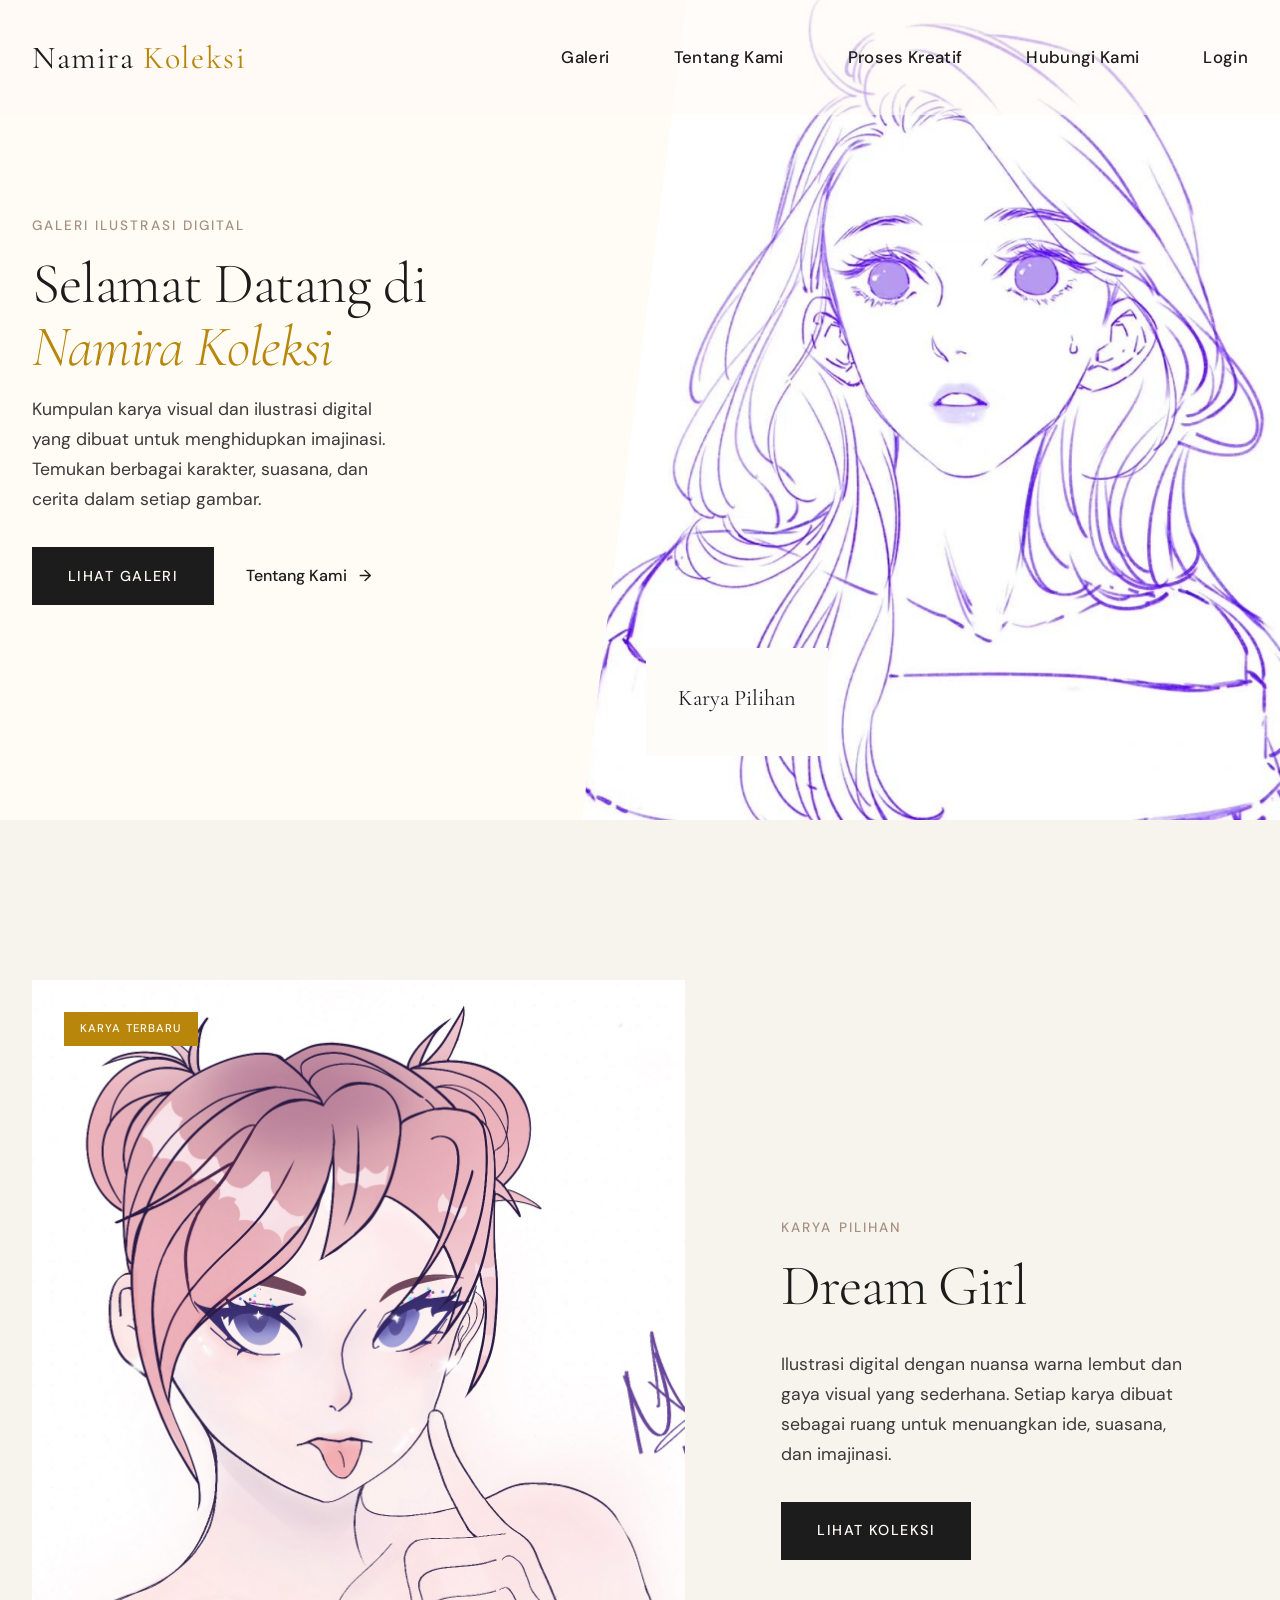
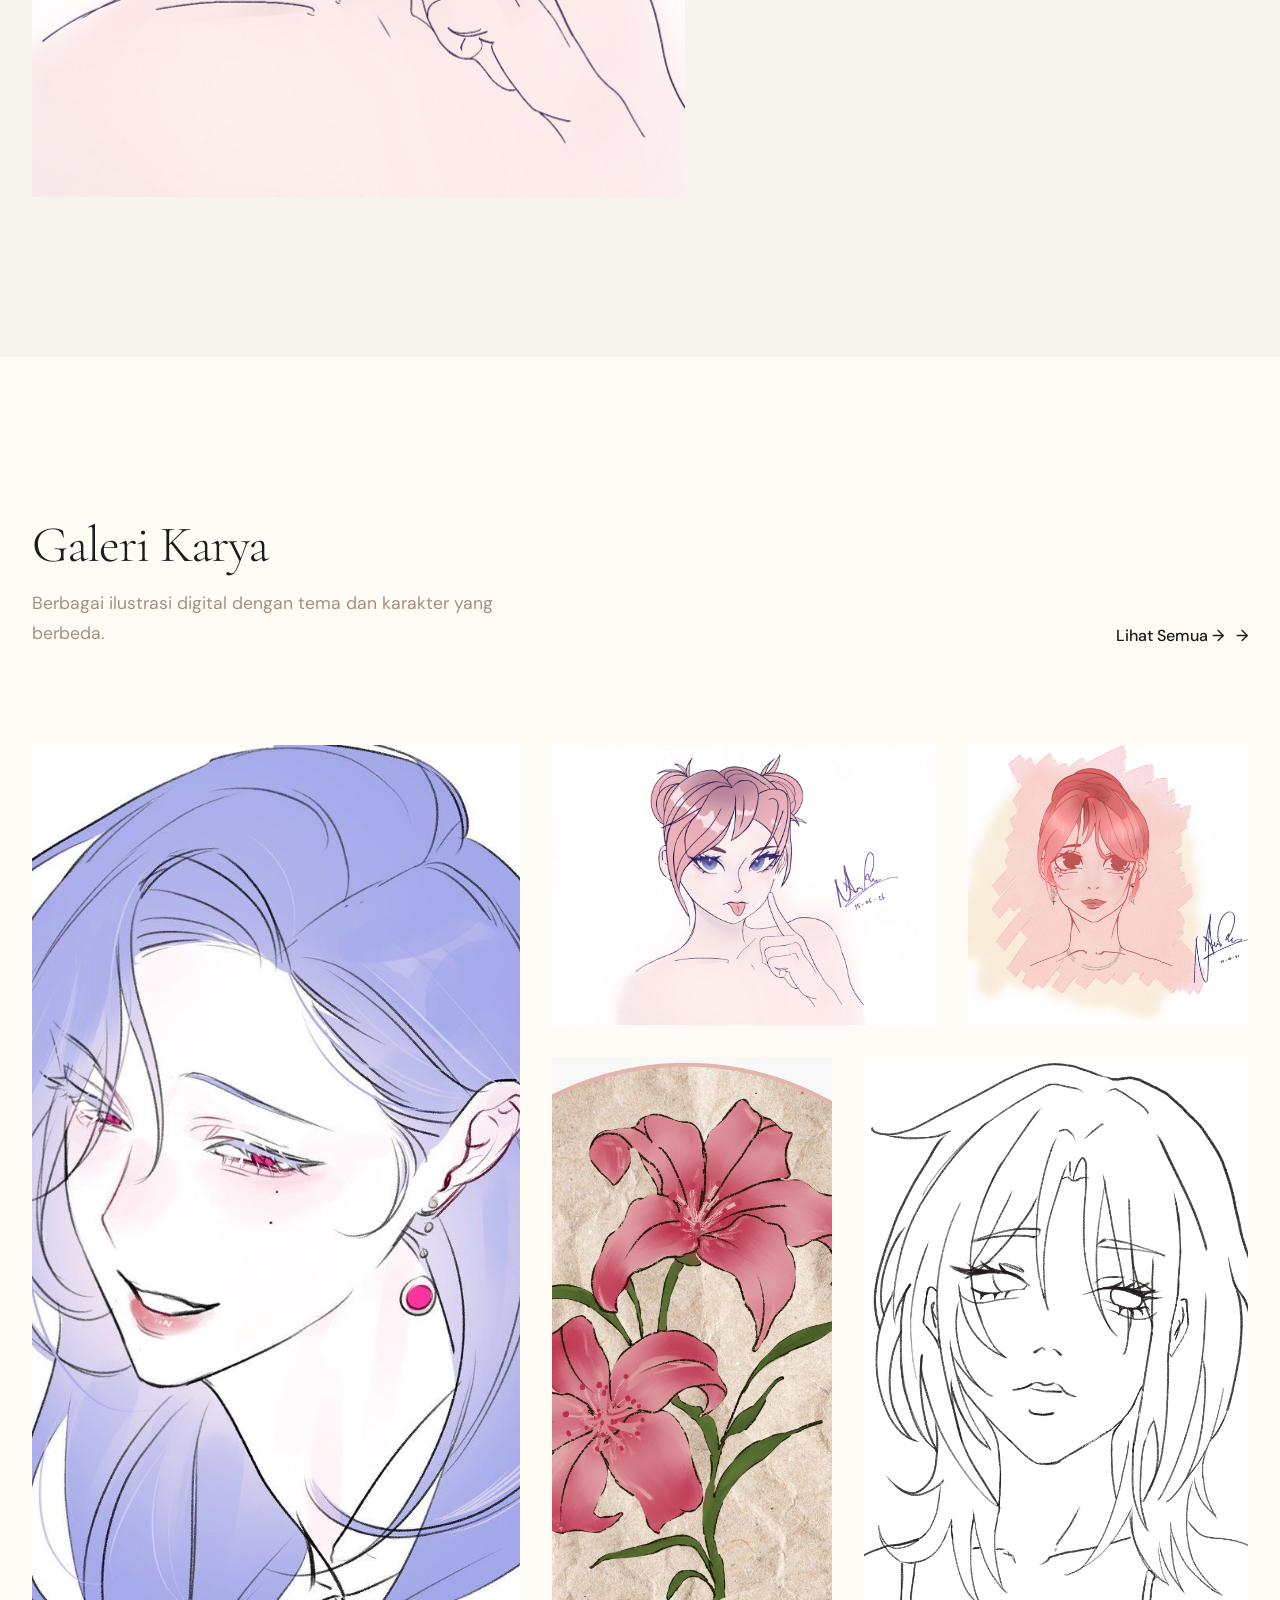
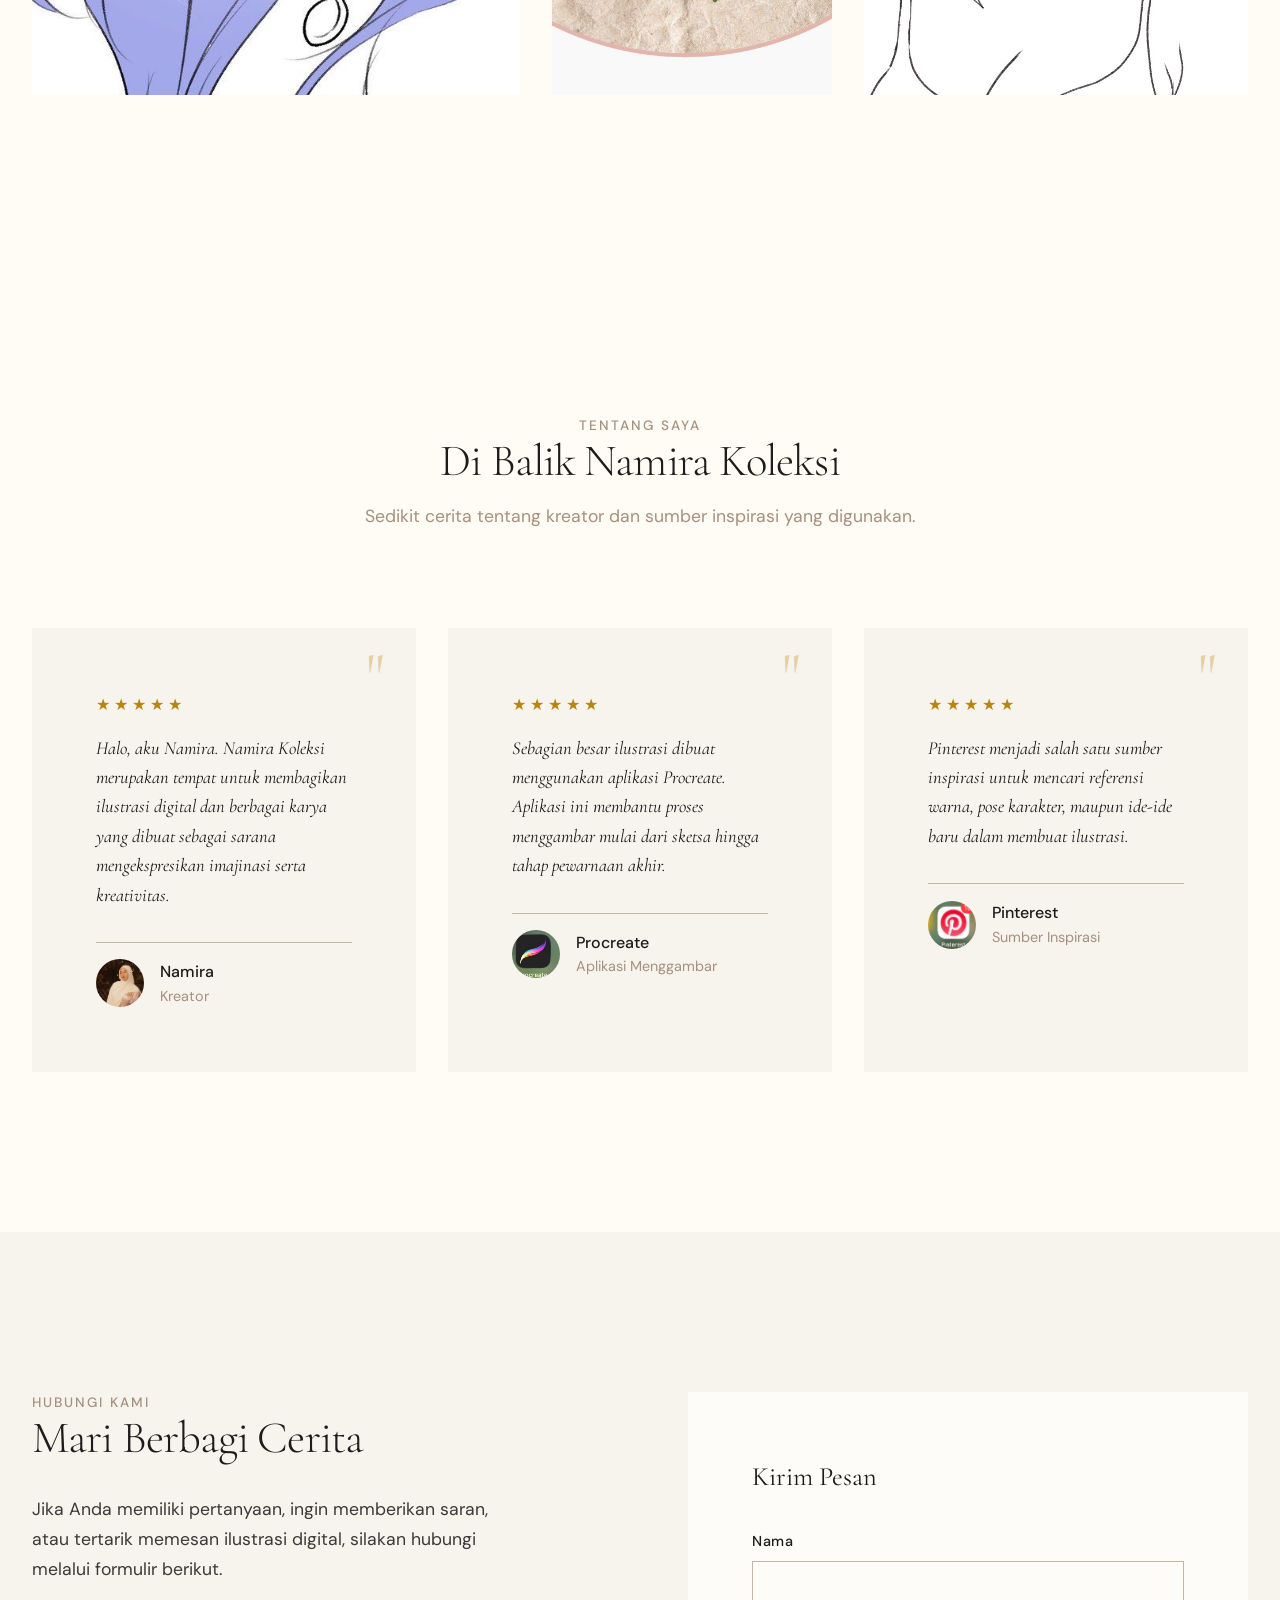
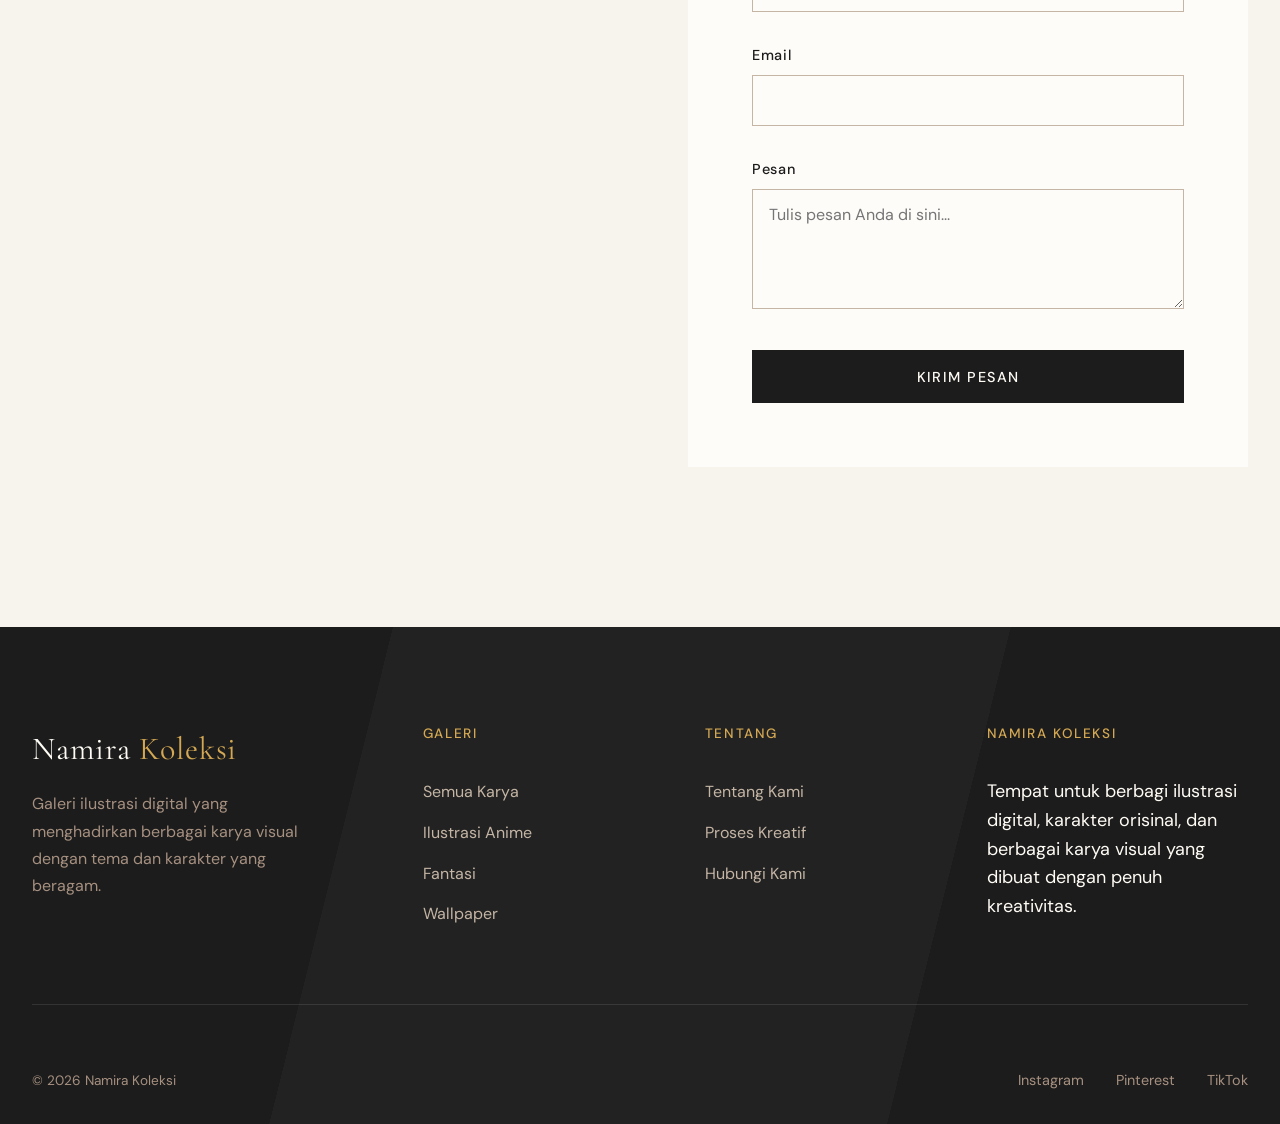
==== index.html @ 68705167 "Update index.html" ====
<!DOCTYPE html>
<html lang="id">
<head>
    <meta charset="UTF-8">
    <meta name="viewport" content="width=device-width, initial-scale=1.0">
    <title>Namira Koleksi - Galeri Ilustrasi Digital</title>

    <!-- Google Fonts -->
    <link rel="preconnect" href="https://fonts.googleapis.com">
    <link rel="preconnect" href="https://fonts.gstatic.com" crossorigin>
    <link href="https://fonts.googleapis.com/css2?family=Cormorant+Garamond:ital,wght@0,300;0,400;0,500;0,600;1,300;1,400&family=DM+Sans:ital,wght@0,400;0,500;0,600;1,400&display=swap" rel="stylesheet">

    <link rel="stylesheet" href="templatemo-maison-style.css">
</head>
<body>

<!-- Header -->
<header class="site-header" id="header">
    <div class="container">
        <div class="header-inner">

            <a href="#" class="logo">
                Namira <span>Koleksi</span>
            </a>

            <nav class="nav-main">
                <a href="#collections">Galeri</a>
                <a href="#story">Tentang Kami</a>
                <a href="#craftsmanship">Proses Kreatif</a>
                <a href="#contact">Hubungi Kami</a>

                <a href="Loggin/loggin.html" id="loginBtn">
                    Login
                </a>
            </nav>

            <button class="menu-toggle" id="menuToggle" aria-label="Toggle menu">
                <span></span>
                <span></span>
                <span></span>
            </button>

        </div>
    </div>
</header>

<!-- Mobile Navigation -->
<div class="mobile-overlay" id="mobileOverlay"></div>

<nav class="mobile-nav" id="mobileNav">

    <button class="mobile-nav-close" id="mobileNavClose">
        ×
    </button>

    <ul class="mobile-nav-links">
        <li><a href="#collections">Galeri</a></li>
        <li><a href="#story">Tentang Kami</a></li>
        <li><a href="#craftsmanship">Proses Kreatif</a></li>
        <li><a href="#contact">Hubungi Kami</a></li>
    </ul>

    <div class="mobile-nav-cta">
        <a href="#contact" class="btn-primary">
            Hubungi Kami
        </a>
    </div>

</nav>

<!-- Hero -->
<section class="hero">

    <div class="hero-content">

        <p class="text-label hero-tagline">
            Galeri Ilustrasi Digital
        </p>

        <h1 class="heading-display hero-title">
            Selamat Datang di<br>
            <em>Namira Koleksi</em>
        </h1>

        <p class="text-body hero-description">
            Kumpulan karya visual dan ilustrasi digital yang dibuat
            untuk menghidupkan imajinasi. Temukan berbagai karakter,
            suasana, dan cerita dalam setiap gambar.
        </p>

        <div class="hero-actions">

            <a href="#collections" class="btn-primary">
                Lihat Galeri
            </a>

            <a href="#story" class="btn-text">
                Tentang Kami
            </a>

        </div>

    </div>

    <div class="hero-image">

        <div class="hero-slide active"
             data-title="Karya Pilihan"
             data-price="">
            <img src="images/maison-hero-01.jpg">
        </div>

        <div class="hero-slide"
             data-title="Ilustrasi Digital"
             data-price="">
            <img src="images/maison-hero-02.jpg">
        </div>

        <div class="hero-slide"
             data-title="Galeri Namira"
             data-price="">
            <img src="images/maison-hero-03.jpg">
        </div>

        <div class="hero-image-overlay">

            <p class="overlay-title" id="heroTitle">
                Karya Pilihan
            </p>

            <p class="overlay-price" id="heroPrice">
            </p>

        </div>

    </div>

</section>
    
<!-- Featured Piece -->
<section class="featured-piece">
    <div class="container">
        <div class="featured-grid">

            <div class="featured-image-wrapper">

                <div class="featured-image">
                    <img src="images/maison-hero-02.jpg"
                         alt="Ilustrasi Digital">
                </div>

                <div class="featured-badge">
                    Karya Terbaru
                </div>

            </div>

            <div class="featured-content">

                <p class="text-label featured-label">
                    Karya Pilihan
                </p>

                <h2 class="heading-display featured-title">
                    Dream Girl
                </h2>

                <p class="text-body featured-description">
                    Ilustrasi digital dengan nuansa warna lembut dan gaya
                    visual yang sederhana. Setiap karya dibuat sebagai
                    ruang untuk menuangkan ide, suasana, dan imajinasi.
                </p>

                <a href="#collections" class="btn-primary">
                    Lihat Koleksi
                </a>

            </div>

        </div>
    </div>
</section>


<!-- Collections -->
<section class="collections" id="collections">

    <div class="container">

        <div class="section-header">

            <div class="section-header-left">

                <h2 class="heading-display section-title">
                    Galeri Karya
                </h2>

                <p class="text-body section-subtitle">
                    Berbagai ilustrasi digital dengan tema dan karakter
                    yang berbeda.
                </p>

            </div>

            <a href="#" class="btn-text">
                Lihat Semua →
            </a>

        </div>


        <div class="collections-grid">

            <div class="collection-item">

                <div class="collection-image">
                    <img src="images/maison-hero-03.jpg">
                </div>

                <div class="collection-overlay">
                    <h3 class="collection-name">
                        Ilustrasi Anime
                    </h3>
                </div>

            </div>


            <div class="collection-item">

                <div class="collection-image">
                    <img src="images/maison-doree-01.jpg">
                </div>

                <div class="collection-overlay">
                    <h3 class="collection-name">
                        Karakter Orisinal
                    </h3>
                </div>

            </div>


            <div class="collection-item">

                <div class="collection-image">
                    <img src="images/maison-doree-02.jpg">
                </div>

                <div class="collection-overlay">
                    <h3 class="collection-name">
                        Fantasi
                    </h3>
                </div>

            </div>


            <div class="collection-item">

                <div class="collection-image">
                    <img src="images/maison-doree-03.jpg">
                </div>

                <div class="collection-overlay">
                    <h3 class="collection-name">
                        Pemandangan
                    </h3>
                </div>

            </div>


            <div class="collection-item">

                <div class="collection-image">
                    <img src="images/maison-doree-04.jpg">
                </div>

                <div class="collection-overlay">
                    <h3 class="collection-name">
                        Wallpaper
                    </h3>
                </div>

            </div>

        </div>

    </div>

</section>
    
    <!-- Testimonials -->
<section class="testimonials">

    <div class="container">

        <div class="testimonials-header">

            <p class="text-label">
                Tentang Saya
            </p>

            <h2 class="heading-display testimonials-title">
                Di Balik Namira Koleksi
            </h2>

            <p class="text-body testimonials-subtitle">
                Sedikit cerita tentang kreator dan sumber inspirasi yang digunakan.
            </p>

        </div>


        <div class="testimonials-grid">


            <!-- Namira -->
            <div class="testimonial-card">

                <div class="testimonial-stars">
                    <span>★</span><span>★</span><span>★</span><span>★</span><span>★</span>
                </div>

                <p class="testimonial-text">
                    Halo, aku Namira. Namira Koleksi merupakan tempat
                    untuk membagikan ilustrasi digital dan berbagai
                    karya yang dibuat sebagai sarana mengekspresikan
                    imajinasi serta kreativitas.
                </p>

                <div class="testimonial-author">

                    <div class="testimonial-avatar">
                        <img src="images/avatar-01.jpg" alt="Namira">
                    </div>

                    <div class="testimonial-info">
                        <p class="testimonial-name">
                            Namira
                        </p>

                        <p class="testimonial-detail">
                            Kreator
                        </p>
                    </div>

                </div>

            </div>



            <!-- Procreate -->
            <div class="testimonial-card">

                <div class="testimonial-stars">
                    <span>★</span><span>★</span><span>★</span><span>★</span><span>★</span>
                </div>

                <p class="testimonial-text">
                    Sebagian besar ilustrasi dibuat menggunakan
                    aplikasi Procreate. Aplikasi ini membantu
                    proses menggambar mulai dari sketsa hingga
                    tahap pewarnaan akhir.
                </p>

                <div class="testimonial-author">

                    <div class="testimonial-avatar">
                        <img src="images/avatar-02.jpg" alt="Procreate">
                    </div>

                    <div class="testimonial-info">
                        <p class="testimonial-name">
                            Procreate
                        </p>

                        <p class="testimonial-detail">
                            Aplikasi Menggambar
                        </p>
                    </div>

                </div>

            </div>



            <!-- Pinterest -->
            <div class="testimonial-card">

                <div class="testimonial-stars">
                    <span>★</span><span>★</span><span>★</span><span>★</span><span>★</span>
                </div>

                <p class="testimonial-text">
                    Pinterest menjadi salah satu sumber inspirasi
                    untuk mencari referensi warna, pose karakter,
                    maupun ide-ide baru dalam membuat ilustrasi.
                </p>

                <div class="testimonial-author">

                    <div class="testimonial-avatar">
                        <img src="images/avatar-03.jpg" alt="Pinterest">
                    </div>

                    <div class="testimonial-info">
                        <p class="testimonial-name">
                            Pinterest
                        </p>

                        <p class="testimonial-detail">
                            Sumber Inspirasi
                        </p>
                    </div>

                </div>

            </div>


        </div>

    </div>

</section>
<!-- Hubungi Kami -->
<section class="contact" id="contact">

    <div class="container">

        <div class="contact-grid">

            <div class="contact-content">

                <p class="text-label">
                    Hubungi Kami
                </p>

                <h2 class="heading-display contact-title">
                    Mari Berbagi Cerita
                </h2>

                <p class="text-body contact-text">
                    Jika Anda memiliki pertanyaan, ingin memberikan
                    saran, atau tertarik memesan ilustrasi digital,
                    silakan hubungi melalui formulir berikut.
                </p>

            </div>



            <div class="contact-form-wrapper">

                <h3 class="form-title">
                    Kirim Pesan
                </h3>

                <form id="appointmentForm">

                    <div class="form-group">
                        <label class="form-label">
                            Nama
                        </label>

                        <input type="text"
                               class="form-input"
                               required>
                    </div>



                    <div class="form-group">

                        <label class="form-label">
                            Email
                        </label>

                        <input type="email"
                               class="form-input"
                               required>

                    </div>



                    <div class="form-group">

                        <label class="form-label">
                            Pesan
                        </label>

                        <textarea class="form-textarea"
                        placeholder="Tulis pesan Anda di sini..."></textarea>

                    </div>



                    <button type="submit"
                            class="form-submit">
                        Kirim Pesan
                    </button>

                </form>

            </div>

        </div>

    </div>

</section>



<!-- Footer -->
<footer class="site-footer">

    <div class="container">

        <div class="footer-grid">

            <div class="footer-brand">

                <p class="footer-logo">
                    Namira <span>Koleksi</span>
                </p>

                <p class="footer-tagline">
                    Galeri ilustrasi digital yang menghadirkan
                    berbagai karya visual dengan tema dan karakter
                    yang beragam.
                </p>

            </div>



            <div class="footer-column">

                <h4 class="footer-column-title">
                    Galeri
                </h4>

                <ul class="footer-links">

                    <li><a href="#collections">Semua Karya</a></li>
                    <li><a href="#">Ilustrasi Anime</a></li>
                    <li><a href="#">Fantasi</a></li>
                    <li><a href="#">Wallpaper</a></li>

                </ul>

            </div>



            <div class="footer-column">

                <h4 class="footer-column-title">
                    Tentang
                </h4>

                <ul class="footer-links">

                    <li><a href="#story">Tentang Kami</a></li>
                    <li><a href="#craftsmanship">Proses Kreatif</a></li>
                    <li><a href="#contact">Hubungi Kami</a></li>

                </ul>

            </div>



            <div class="footer-column">

                <h4 class="footer-column-title">
                    Namira Koleksi
                </h4>

                <p>
                    Tempat untuk berbagi ilustrasi digital,
                    karakter orisinal, dan berbagai karya visual
                    yang dibuat dengan penuh kreativitas.
                </p>

            </div>

        </div>



        <div class="footer-bottom">

            <p class="footer-copyright">
                © 2026 Namira Koleksi
            </p>

            <div class="footer-social">

                <a href="#">Instagram</a>
                <a href="#">Pinterest</a>
                <a href="#">TikTok</a>

            </div>

        </div>

    </div>

</footer>



<script src="templatemo-maison-doree.js"></script>

<script>

let loginBtn = document.getElementById("loginBtn");

if(localStorage.getItem("isLoggedIn") === "true"){

    loginBtn.innerText = "Logout";

    loginBtn.href = "#";

    loginBtn.onclick = function(e){

        e.preventDefault();

        localStorage.removeItem("isLoggedIn");

        location.reload();

    }

}

</script>

</body>
</html>
---- templatemo-maison-style.css ----
@charset "utf-8";
/* 

CSS Document 

TemplateMo 611 Maison Doree

https://templatemo.com/tm-611-maison-doree

*/

:root {
	--color-cream: #FFFBF5;
	--color-ivory: #F7F3ED;
	--color-warm-white: #FEFCF9;
	--color-gold: #B8860B;
	--color-gold-light: #D4A853;
	--color-gold-dark: #8B6914;
	--color-charcoal: #1C1C1C;
	--color-charcoal-soft: #3A3A3A;
	--color-taupe: #A69080;
	--color-taupe-light: #C4B5A5;

	--font-display: 'Cormorant Garamond', Georgia, serif;
	--font-body: 'DM Sans', -apple-system, sans-serif;

	--space-xs: 0.5rem;
	--space-sm: 1rem;
	--space-md: 2rem;
	--space-lg: 4rem;
	--space-xl: 6rem;
	--space-2xl: 10rem;
}

*,
*::before,
*::after {
	margin: 0;
	padding: 0;
	box-sizing: border-box;
}

html {
	scroll-behavior: smooth;
}

body {
	font-family: var(--font-body);
	font-size: 18px;
	line-height: 1.6;
	color: var(--color-charcoal);
	background-color: var(--color-cream);
	-webkit-font-smoothing: antialiased;
}

img {
	max-width: 100%;
	height: auto;
	display: block;
}

a {
	color: inherit;
	text-decoration: none;
}

/* Typography */
.heading-display {
	font-family: var(--font-display);
	font-weight: 300;
	line-height: 1.1;
	letter-spacing: -0.02em;
}

.heading-editorial {
	font-family: var(--font-display);
	font-weight: 400;
	font-style: italic;
	line-height: 1.2;
}

.text-label {
	font-family: var(--font-body);
	font-size: 0.85rem;
	font-weight: 500;
	letter-spacing: 0.15em;
	text-transform: uppercase;
	color: var(--color-taupe);
}

.text-body {
	font-family: var(--font-body);
	font-size: 1.1rem;
	line-height: 1.7;
	color: var(--color-charcoal-soft);
}

/* Layout Utilities */
.container {
	width: 100%;
	max-width: 1400px;
	margin: 0 auto;
	padding: 0 var(--space-md);
}

.container--narrow {
	max-width: 900px;
}

.container--wide {
	max-width: 1600px;
}

/* ========================================
           HEADER / NAVIGATION
        ======================================== */
.site-header {
	position: fixed;
	top: 0;
	left: 0;
	right: 0;
	z-index: 1000;
	padding: var(--space-md) 0;
	transition: background 0.4s ease, padding 0.4s ease;
}

.site-header::before {
	content: '';
	position: absolute;
	top: 0;
	left: 0;
	right: 0;
	bottom: 0;
	background-color: rgba(255, 251, 245, 0.6);
	z-index: -1;
}

.site-header.scrolled {
	background: rgba(255, 251, 245, 0.98);
	backdrop-filter: blur(10px);
	padding: var(--space-sm) 0;
	box-shadow: 0 1px 0 rgba(0, 0, 0, 0.05);
}

.site-header.scrolled::before {
	display: none;
}

.header-inner {
	display: flex;
	align-items: center;
	justify-content: space-between;
}

.logo {
	font-family: var(--font-display);
	font-size: 2rem;
	font-weight: 400;
	letter-spacing: 0.05em;
}

.logo span {
	color: var(--color-gold);
}

.nav-main {
	display: flex;
	align-items: center;
	gap: var(--space-lg);
}

.nav-main a:not(.nav-cta) {
	font-family: var(--font-body);
	font-size: 1.05rem;
	font-weight: 500;
	letter-spacing: 0.02em;
	position: relative;
	padding: var(--space-xs) 0;
	transition: color 0.3s ease;
}

.nav-main a:not(.nav-cta):hover {
	color: var(--color-gold);
}

.nav-cta {
	font-family: var(--font-body);
	font-size: 0.9rem;
	font-weight: 500;
	letter-spacing: 0.1em;
	text-transform: uppercase;
	padding: 0.875rem 1.5rem;
	border: 1px solid var(--color-charcoal);
	transition: all 0.3s ease;
}

.nav-cta:hover {
	background-color: var(--color-charcoal);
	color: var(--color-cream);
}

/* Mobile Menu Toggle */
.menu-toggle {
	display: none;
	flex-direction: column;
	gap: 5px;
	background: none;
	border: none;
	cursor: pointer;
	padding: 10px;
}

.menu-toggle span {
	display: block;
	width: 24px;
	height: 1.5px;
	background-color: var(--color-charcoal);
	transition: all 0.3s ease;
}

/* ========================================
           HERO SECTION
        ======================================== */
.hero {
	min-height: 600px;
	max-height: 820px;
	height: 100vh;
	display: grid;
	grid-template-columns: 1fr 1.2fr;
	background-color: var(--color-cream);
	overflow: hidden;
}

.hero-content {
	display: flex;
	flex-direction: column;
	justify-content: center;
	padding: var(--space-md) var(--space-lg);
	padding-left: max(var(--space-md), calc((100vw - 1400px) / 2 + var(--space-md)));
}

.hero-tagline {
	margin-bottom: var(--space-sm);
	opacity: 0;
	transform: translateY(20px);
	animation: fadeUp 0.8s ease forwards;
	animation-delay: 0.3s;
}

.hero-title {
	font-size: clamp(2.5rem, 4.5vw, 4rem);
	margin-bottom: var(--space-sm);
	opacity: 0;
	transform: translateY(30px);
	animation: fadeUp 0.8s ease forwards;
	animation-delay: 0.5s;
}

.hero-title em {
	font-style: italic;
	color: var(--color-gold);
}

.hero-description {
	max-width: 380px;
	margin-bottom: var(--space-md);
	opacity: 0;
	transform: translateY(20px);
	animation: fadeUp 0.8s ease forwards;
	animation-delay: 0.7s;
}

.hero-actions {
	display: flex;
	align-items: center;
	gap: var(--space-md);
	opacity: 0;
	transform: translateY(20px);
	animation: fadeUp 0.8s ease forwards;
	animation-delay: 0.9s;
}

.btn-primary {
	display: inline-flex;
	align-items: center;
	gap: var(--space-sm);
	font-family: var(--font-body);
	font-size: 0.9rem;
	font-weight: 500;
	letter-spacing: 0.1em;
	text-transform: uppercase;
	padding: 1.1rem 2.25rem;
	background-color: var(--color-charcoal);
	color: var(--color-cream);
	border: none;
	cursor: pointer;
	transition: all 0.3s ease;
}

.btn-primary:hover {
	background-color: var(--color-gold-dark);
}

.btn-text {
	font-family: var(--font-body);
	font-size: 1rem;
	font-weight: 500;
	color: var(--color-charcoal);
	position: relative;
}

.btn-text::after {
	content: '→';
	margin-left: 0.5rem;
	transition: margin-left 0.3s ease;
}

.btn-text:hover::after {
	margin-left: 0.75rem;
}

.hero-image {
	position: relative;
	overflow: hidden;
	clip-path: polygon(15% 0, 100% 0, 100% 100%, 0 100%);
}

.hero-slide {
	position: absolute;
	inset: 0;
	opacity: 0;
	transition: opacity 1s ease-in-out;
}

.hero-slide.active {
	opacity: 1;
}

.hero-slide img {
	width: 100%;
	height: 100%;
	object-fit: cover;
}

.hero-image-overlay {
	position: absolute;
	bottom: var(--space-lg);
	left: var(--space-lg);
	background-color: var(--color-warm-white);
	padding: var(--space-md);
	max-width: 280px;
	z-index: 10;
	opacity: 0;
	transform: translateY(20px);
	animation: fadeUp 0.8s ease forwards;
	animation-delay: 1.1s;
}

.overlay-title {
	font-family: var(--font-display);
	font-size: 1.4rem;
	font-weight: 400;
	margin-bottom: var(--space-xs);
	transition: opacity 0.5s ease;
}

.overlay-price {
	font-family: var(--font-body);
	font-size: 1rem;
	color: var(--color-gold);
	font-weight: 500;
	transition: opacity 0.5s ease;
}

@keyframes fadeUp {
	to {
		opacity: 1;
		transform: translateY(0);
	}
}

/* ========================================
           FEATURED PIECE SECTION
        ======================================== */
.featured-piece {
	padding: var(--space-2xl) 0;
	background-color: var(--color-ivory);
}

.featured-grid {
	display: grid;
	grid-template-columns: 1.4fr 1fr;
	gap: var(--space-xl);
	align-items: center;
}

.featured-image-wrapper {
	position: relative;
}

.featured-image {
	aspect-ratio: 4/5;
	overflow: hidden;
}

.featured-image img {
	width: 100%;
	height: 100%;
	object-fit: cover;
	transition: transform 0.8s ease;
}

.featured-image-wrapper:hover .featured-image img {
	transform: scale(1.03);
}

.featured-badge {
	position: absolute;
	top: var(--space-md);
	left: var(--space-md);
	background-color: var(--color-gold);
	color: var(--color-cream);
	font-family: var(--font-body);
	font-size: 0.7rem;
	font-weight: 500;
	letter-spacing: 0.1em;
	text-transform: uppercase;
	padding: 0.5rem 1rem;
}

.featured-content {
	padding-right: var(--space-lg);
}

.featured-label {
	margin-bottom: var(--space-sm);
}

.featured-title {
	font-size: clamp(2.75rem, 4.5vw, 4rem);
	margin-bottom: var(--space-md);
}

.featured-description {
	margin-bottom: var(--space-md);
}

.featured-details {
	display: flex;
	flex-direction: column;
	gap: var(--space-sm);
	margin-bottom: var(--space-lg);
	padding: var(--space-md) 0;
	border-top: 1px solid var(--color-taupe-light);
	border-bottom: 1px solid var(--color-taupe-light);
}

.detail-row {
	display: flex;
	justify-content: space-between;
	font-size: 1rem;
}

.detail-label {
	color: var(--color-taupe);
}

.detail-value {
	font-weight: 500;
}

.featured-price {
	font-family: var(--font-display);
	font-size: 2.25rem;
	font-weight: 400;
	color: var(--color-gold-dark);
	margin-bottom: var(--space-md);
}

/* ========================================
           COLLECTIONS SECTION
        ======================================== */
.collections {
	padding: var(--space-2xl) 0;
	background-color: var(--color-cream);
}

.section-header {
	display: flex;
	justify-content: space-between;
	align-items: flex-end;
	margin-bottom: var(--space-xl);
}

.section-header-left {
	max-width: 500px;
}

.section-title {
	font-size: clamp(2.25rem, 4vw, 3.5rem);
	margin-bottom: var(--space-sm);
}

.section-subtitle {
	color: var(--color-taupe);
}

/* Asymmetric Masonry Grid */
.collections-grid {
	display: grid;
	grid-template-columns: repeat(12, 1fr);
	grid-template-rows: repeat(2, auto);
	gap: var(--space-md);
}

.collection-item {
	position: relative;
	overflow: hidden;
	cursor: pointer;
}

.collection-item:nth-child(1) {
	grid-column: 1 / 6;
	grid-row: 1 / 3;
}

.collection-item:nth-child(2) {
	grid-column: 6 / 10;
	grid-row: 1 / 2;
}

.collection-item:nth-child(3) {
	grid-column: 10 / 13;
	grid-row: 1 / 2;
}

.collection-item:nth-child(4) {
	grid-column: 6 / 9;
	grid-row: 2 / 3;
}

.collection-item:nth-child(5) {
	grid-column: 9 / 13;
	grid-row: 2 / 3;
}

.collection-image {
	width: 100%;
	height: 100%;
	min-height: 280px;
	overflow: hidden;
}

.collection-item:nth-child(1) .collection-image {
	min-height: 600px;
}

.collection-image img {
	width: 100%;
	height: 100%;
	object-fit: cover;
	transition: transform 0.6s ease;
}

.collection-item:hover .collection-image img {
	transform: scale(1.05);
}

.collection-overlay {
	position: absolute;
	inset: 0;
	background: linear-gradient(to top, rgba(28, 28, 28, 0.7) 0%, transparent 60%);
	display: flex;
	flex-direction: column;
	justify-content: flex-end;
	padding: var(--space-md);
	opacity: 0;
	transition: opacity 0.4s ease;
}

.collection-item:hover .collection-overlay {
	opacity: 1;
}

.collection-name {
	font-family: var(--font-display);
	font-size: 1.75rem;
	font-weight: 400;
	color: var(--color-cream);
	margin-bottom: var(--space-xs);
}

.collection-count {
	font-size: 0.9rem;
	color: var(--color-taupe-light);
	letter-spacing: 0.05em;
}

/* ========================================
           ABOUT / STORY SECTION
        ======================================== */
.story {
	padding: var(--space-2xl) 0;
	background: linear-gradient(104deg,
			#1C1C1C 0%,
			#1C1C1C 50%,
			#222222 50%,
			#222222 100%);
	color: var(--color-cream);
	overflow: hidden;
}

.story-grid {
	display: grid;
	grid-template-columns: 1fr 1fr;
	gap: var(--space-xl);
	align-items: center;
}

.story-content {
	padding-right: var(--space-lg);
}

.story-label {
	color: var(--color-gold-light);
	margin-bottom: var(--space-sm);
}

.story-title {
	font-size: clamp(2.75rem, 4.5vw, 4.5rem);
	margin-bottom: var(--space-md);
	color: var(--color-cream);
}

.story-text {
	color: var(--color-taupe-light);
	margin-bottom: var(--space-md);
}

.story-signature {
	margin-top: var(--space-lg);
}

.signature-name {
	font-family: var(--font-display);
	font-style: italic;
	font-size: 1.75rem;
	color: var(--color-gold-light);
	margin-bottom: var(--space-xs);
}

.signature-title {
	font-size: 0.9rem;
	color: var(--color-taupe);
	letter-spacing: 0.1em;
	text-transform: uppercase;
}

.story-images {
	display: grid;
	grid-template-columns: 1fr 1fr;
	gap: var(--space-md);
	position: relative;
}

.story-image:first-child {
	margin-top: var(--space-xl);
}

.story-image {
	aspect-ratio: 3/4;
	overflow: hidden;
}

.story-image img {
	width: 100%;
	height: 100%;
	object-fit: cover;
}

/* ========================================
           CRAFTSMANSHIP SECTION
        ======================================== */
.craftsmanship {
	padding: var(--space-2xl) 0;
	background-color: var(--color-ivory);
	overflow: hidden;
}

.craft-grid {
	display: grid;
	grid-template-columns: 1fr 1.5fr;
	gap: var(--space-xl);
	align-items: center;
}

.craft-content {
	order: 1;
}

.craft-image-wrapper {
	order: 2;
	position: relative;
}

.craft-image {
	aspect-ratio: 16/10;
	overflow: hidden;
}

.craft-image img {
	width: 100%;
	height: 100%;
	object-fit: cover;
}

.craft-stats {
	position: absolute;
	bottom: -40px;
	left: var(--space-lg);
	right: var(--space-lg);
	display: flex;
	gap: var(--space-lg);
	background-color: var(--color-warm-white);
	padding: var(--space-md) var(--space-lg);
	box-shadow: 0 10px 40px rgba(0, 0, 0, 0.08);
}

.stat-item {
	text-align: center;
}

.stat-number {
	font-family: var(--font-display);
	font-size: 2.75rem;
	font-weight: 300;
	color: var(--color-gold-dark);
	line-height: 1;
	margin-bottom: var(--space-xs);
}

.stat-label {
	font-size: 0.8rem;
	letter-spacing: 0.1em;
	text-transform: uppercase;
	color: var(--color-taupe);
}

.craft-title {
	font-size: clamp(2.25rem, 3.5vw, 3rem);
	margin-bottom: var(--space-md);
}

.craft-text {
	margin-bottom: var(--space-md);
}

.craft-list {
	list-style: none;
	margin-bottom: var(--space-lg);
}

.craft-list li {
	position: relative;
	padding-left: var(--space-md);
	margin-bottom: var(--space-sm);
	font-size: 1.05rem;
}

.craft-list li::before {
	content: '';
	position: absolute;
	left: 0;
	top: 0.6em;
	width: 6px;
	height: 1px;
	background-color: var(--color-gold);
}

/* ========================================
           TESTIMONIALS SECTION
        ======================================== */
.testimonials {
	padding: var(--space-2xl) 0;
	background-color: var(--color-cream);
}

.testimonials-header {
	text-align: center;
	margin-bottom: var(--space-xl);
}

.testimonials-title {
	font-size: clamp(2.25rem, 3.5vw, 3rem);
	margin-bottom: var(--space-sm);
}

.testimonials-subtitle {
	color: var(--color-taupe);
}

.testimonials-grid {
	display: grid;
	grid-template-columns: repeat(3, 1fr);
	gap: var(--space-md);
}

.testimonial-card {
	background-color: var(--color-ivory);
	padding: var(--space-lg);
	position: relative;
	transition: transform 0.3s ease, box-shadow 0.3s ease;
}

.testimonial-card:hover {
	transform: translateY(-5px);
	box-shadow: 0 15px 40px rgba(0, 0, 0, 0.08);
}

.testimonial-card::before {
	content: '"';
	position: absolute;
	top: var(--space-sm);
	right: var(--space-md);
	font-family: var(--font-display);
	font-size: 4rem;
	line-height: 1;
	color: var(--color-gold);
	opacity: 0.3;
}

.testimonial-stars {
	display: flex;
	gap: 4px;
	margin-bottom: var(--space-sm);
}

.testimonial-stars span {
	color: var(--color-gold);
	font-size: 1rem;
}

.testimonial-text {
	font-family: var(--font-display);
	font-size: 1.15rem;
	font-style: italic;
	line-height: 1.6;
	color: var(--color-charcoal);
	margin-bottom: var(--space-md);
}

.testimonial-author {
	display: flex;
	align-items: center;
	gap: var(--space-sm);
	padding-top: var(--space-sm);
	border-top: 1px solid var(--color-taupe-light);
}

.testimonial-avatar {
	width: 48px;
	height: 48px;
	border-radius: 50%;
	overflow: hidden;
	flex-shrink: 0;
}

.testimonial-avatar img {
	width: 100%;
	height: 100%;
	object-fit: cover;
}

.testimonial-info {
	flex: 1;
}

.testimonial-name {
	font-family: var(--font-body);
	font-size: 1rem;
	font-weight: 500;
	color: var(--color-charcoal);
}

.testimonial-detail {
	font-size: 0.9rem;
	color: var(--color-taupe);
}

/* ========================================
           CONTACT / VISIT SECTION
        ======================================== */
.contact {
	padding: var(--space-2xl) 0;
	background-color: var(--color-ivory);
}

.contact-grid {
	display: grid;
	grid-template-columns: 1fr 1fr;
	gap: var(--space-xl);
}

.contact-content {
	padding-right: var(--space-lg);
}

.contact-title {
	font-size: clamp(2.25rem, 3.5vw, 3rem);
	margin-bottom: var(--space-md);
}

.contact-text {
	margin-bottom: var(--space-lg);
}

.contact-details {
	margin-bottom: var(--space-lg);
}

.contact-item {
	margin-bottom: var(--space-md);
}

.contact-item-label {
	font-size: 0.85rem;
	letter-spacing: 0.1em;
	text-transform: uppercase;
	color: var(--color-taupe);
	margin-bottom: var(--space-xs);
}

.contact-item-value {
	font-family: var(--font-display);
	font-size: 1.35rem;
}

.contact-item-value a {
	transition: color 0.3s ease;
}

.contact-item-value a:hover {
	color: var(--color-gold);
}

.contact-form-wrapper {
	background-color: var(--color-warm-white);
	padding: var(--space-lg);
}

.form-title {
	font-family: var(--font-display);
	font-size: 1.65rem;
	font-weight: 400;
	margin-bottom: var(--space-md);
}

.form-group {
	margin-bottom: var(--space-md);
}

.form-label {
	display: block;
	font-size: 0.9rem;
	font-weight: 500;
	letter-spacing: 0.05em;
	margin-bottom: var(--space-xs);
}

.form-input,
.form-textarea {
	width: 100%;
	padding: 0.875rem 1rem;
	font-family: var(--font-body);
	font-size: 1rem;
	border: 1px solid var(--color-taupe-light);
	background-color: transparent;
	transition: border-color 0.3s ease;
}

.form-input:focus,
.form-textarea:focus {
	outline: none;
	border-color: var(--color-gold);
}

.form-textarea {
	min-height: 120px;
	resize: vertical;
}

.form-submit {
	width: 100%;
	padding: 1.1rem;
	font-family: var(--font-body);
	font-size: 0.9rem;
	font-weight: 500;
	letter-spacing: 0.1em;
	text-transform: uppercase;
	background-color: var(--color-charcoal);
	color: var(--color-cream);
	border: none;
	cursor: pointer;
	transition: background-color 0.3s ease;
}

.form-submit:hover {
	background-color: var(--color-gold-dark);
}

/* ========================================
           FOOTER - 4 Column Layout
        ======================================== */
.site-footer {
	background: linear-gradient(104deg,
			#1C1C1C 0%,
			#1C1C1C 28%,
			#222222 28%,
			#222222 72%,
			#1C1C1C 72%,
			#1C1C1C 100%);
	color: var(--color-cream);
	padding: var(--space-xl) 0 var(--space-md);
	position: relative;
}

.footer-grid {
	display: grid;
	grid-template-columns: 1.5fr 1fr 1fr 1.2fr;
	gap: var(--space-lg);
	margin-bottom: var(--space-lg);
	padding-bottom: var(--space-lg);
	border-bottom: 1px solid rgba(255, 255, 255, 0.1);
}

/* Column 1: Brand */
.footer-brand {
	padding-right: var(--space-md);
}

.footer-logo {
	font-family: var(--font-display);
	font-size: 2rem;
	font-weight: 400;
	letter-spacing: 0.03em;
	margin-bottom: var(--space-sm);
}

.footer-logo span {
	color: var(--color-gold-light);
}

.footer-tagline {
	font-size: 1rem;
	color: var(--color-taupe);
	line-height: 1.7;
	margin-bottom: var(--space-md);
}

.footer-contact-info p {
	font-size: 0.95rem;
	color: var(--color-taupe-light);
	margin-bottom: var(--space-xs);
}

.footer-contact-info a {
	color: var(--color-taupe-light);
	transition: color 0.3s ease;
}

.footer-contact-info a:hover {
	color: var(--color-gold-light);
}

/* Column Headers */
.footer-column-title {
	font-family: var(--font-body);
	font-size: 0.85rem;
	font-weight: 500;
	letter-spacing: 0.12em;
	text-transform: uppercase;
	color: var(--color-gold-light);
	margin-bottom: var(--space-md);
}

/* Column Links */
.footer-links {
	list-style: none;
}

.footer-links li {
	margin-bottom: 0.75rem;
}

.footer-links a {
	font-size: 1rem;
	color: var(--color-taupe-light);
	transition: color 0.3s ease;
}

.footer-links a:hover {
	color: var(--color-cream);
}

/* Column 4: About Website */
.footer-about p {
	font-size: 0.95rem;
	color: var(--color-taupe);
	line-height: 1.7;
	margin-bottom: var(--space-sm);
}

.footer-about a {
	color: var(--color-gold-light);
	transition: color 0.3s ease;
}

.footer-about a:hover {
	color: var(--color-cream);
}

/* Footer Bottom */
.footer-bottom {
	display: flex;
	justify-content: space-between;
	align-items: center;
}

.footer-copyright {
	font-size: 0.85rem;
	color: var(--color-taupe);
}

.footer-copyright a {
	color: var(--color-gold-light);
	transition: color 0.3s ease;
}

.footer-copyright a:hover {
	color: var(--color-cream);
}

.footer-social {
	display: flex;
	gap: var(--space-md);
}

.footer-social a {
	font-size: 0.9rem;
	color: var(--color-taupe);
	transition: color 0.3s ease;
}

.footer-social a:hover {
	color: var(--color-gold-light);
}

/* ========================================
           RESPONSIVE STYLES
        ======================================== */
@media (max-width: 1200px) {
	.hero {
		grid-template-columns: 1fr 1fr;
	}

	.hero-content {
		padding: var(--space-md) var(--space-md);
		padding-left: var(--space-lg);
	}

	.collections-grid {
		grid-template-columns: repeat(6, 1fr);
	}

	.collection-item:nth-child(1) {
		grid-column: 1 / 4;
		grid-row: 1 / 2;
	}

	.collection-item:nth-child(2) {
		grid-column: 4 / 7;
		grid-row: 1 / 2;
	}

	.collection-item:nth-child(3) {
		grid-column: 1 / 3;
		grid-row: 2 / 3;
	}

	.collection-item:nth-child(4) {
		grid-column: 3 / 5;
		grid-row: 2 / 3;
	}

	.collection-item:nth-child(5) {
		grid-column: 5 / 7;
		grid-row: 2 / 3;
	}

	.collection-item:nth-child(1) .collection-image {
		min-height: 350px;
	}
}

@media (max-width: 1100px) {
	.logo {
		font-size: 1.5rem;
	}

	.nav-main {
		gap: var(--space-md);
	}

	.nav-main a:not(.nav-cta) {
		font-size: 0.85rem;
	}

	.nav-cta {
		font-size: 0.75rem;
		padding: 0.7rem 1rem;
	}

	.craft-stats {
		gap: var(--space-md);
		padding: var(--space-sm) var(--space-md);
		left: var(--space-md);
		right: var(--space-md);
	}
}

@media (max-width: 860px) {
	.nav-main {
		display: none;
	}

	.menu-toggle {
		display: flex;
	}

	.hero {
		grid-template-columns: 1fr;
		height: auto;
		max-height: none;
	}

	.hero-content {
		padding: calc(var(--space-lg) + 60px) var(--space-md) var(--space-lg);
		order: 2;
	}

	.hero-image {
		order: 1;
		height: 400px;
		clip-path: none;
	}

	.hero-image-overlay {
		display: none;
	}

	.featured-grid,
	.story-grid,
	.craft-grid,
	.contact-grid {
		grid-template-columns: 1fr;
	}

	.featured-content {
		padding-right: 0;
		order: 2;
	}

	.featured-image-wrapper {
		order: 1;
	}

	.story-content {
		padding-right: 0;
	}

	.craft-content {
		order: 2;
	}

	.craft-image-wrapper {
		order: 1;
	}

	.craft-stats {
		position: static;
		margin-top: var(--space-md);
		justify-content: center;
	}

	.testimonials-grid {
		grid-template-columns: 1fr;
		gap: var(--space-md);
	}

	.contact-content {
		padding-right: 0;
	}

	.footer-grid {
		grid-template-columns: 1fr 1fr;
		gap: var(--space-lg);
	}

	.footer-brand {
		grid-column: 1 / -1;
		padding-right: 0;
	}

	.footer-bottom {
		flex-direction: column;
		gap: var(--space-md);
		text-align: center;
	}
}

@media (max-width: 768px) {
	.collections-grid {
		grid-template-columns: 1fr 1fr;
	}

	.collection-item:nth-child(1) {
		grid-column: 1 / -1;
		grid-row: auto;
	}

	.collection-item:nth-child(2),
	.collection-item:nth-child(3),
	.collection-item:nth-child(4),
	.collection-item:nth-child(5) {
		grid-column: auto;
		grid-row: auto;
	}

	.collection-item:nth-child(1) .collection-image {
		min-height: 300px;
	}

	.collection-overlay {
		opacity: 1;
	}

	.story-images {
		grid-template-columns: 1fr;
		gap: var(--space-sm);
	}

	.story-image:first-child {
		margin-top: 0;
	}

	.section-header {
		flex-direction: column;
		align-items: flex-start;
		gap: var(--space-md);
	}

	.testimonials-grid {
		grid-template-columns: repeat(2, 1fr);
	}

	.testimonial-card:nth-child(3) {
		grid-column: 1 / -1;
	}
}

@media (max-width: 576px) {
	:root {
		--space-lg: 3rem;
		--space-xl: 4rem;
		--space-2xl: 6rem;
	}

	.hero-actions {
		flex-direction: column;
		align-items: flex-start;
	}

	.collections-grid {
		grid-template-columns: 1fr;
	}

	.collection-item:nth-child(n) {
		grid-column: 1;
	}

	.craft-stats {
		flex-direction: column;
		gap: var(--space-md);
	}

	.testimonials-grid {
		grid-template-columns: 1fr;
	}

	.testimonial-card:nth-child(3) {
		grid-column: auto;
	}

	.footer-grid {
		grid-template-columns: 1fr;
	}
}

/* Mobile Navigation */
.mobile-nav {
	position: fixed;
	top: 0;
	right: -100%;
	width: 100%;
	max-width: 400px;
	height: 100vh;
	height: 100dvh;
	background-color: var(--color-warm-white);
	z-index: 2000;
	padding: var(--space-xl) var(--space-md);
	transition: right 0.4s ease;
	display: flex;
	flex-direction: column;
	overflow-y: auto;
	overscroll-behavior: contain;
}

.mobile-nav.active {
	right: 0;
}

.mobile-nav-close {
	position: absolute;
	top: var(--space-md);
	right: var(--space-md);
	background: none;
	border: none;
	font-size: 1.5rem;
	cursor: pointer;
	color: var(--color-charcoal);
}

.mobile-nav-links {
	list-style: none;
	margin-top: var(--space-xl);
}

.mobile-nav-links li {
	margin-bottom: var(--space-md);
}

.mobile-nav-links a {
	font-family: var(--font-display);
	font-size: 2rem;
	font-weight: 400;
	color: var(--color-charcoal);
	transition: color 0.3s ease;
}

.mobile-nav-links a:hover {
	color: var(--color-gold);
}

.mobile-nav-cta {
	margin-top: var(--space-xl);
	padding-bottom: var(--space-md);
}

.mobile-overlay {
	position: fixed;
	inset: 0;
	background-color: rgba(0, 0, 0, 0.4);
	z-index: 1999;
	opacity: 0;
	visibility: hidden;
	transition: opacity 0.4s ease, visibility 0.4s ease;
}

.mobile-overlay.active {
	opacity: 1;
	visibility: visible;
}
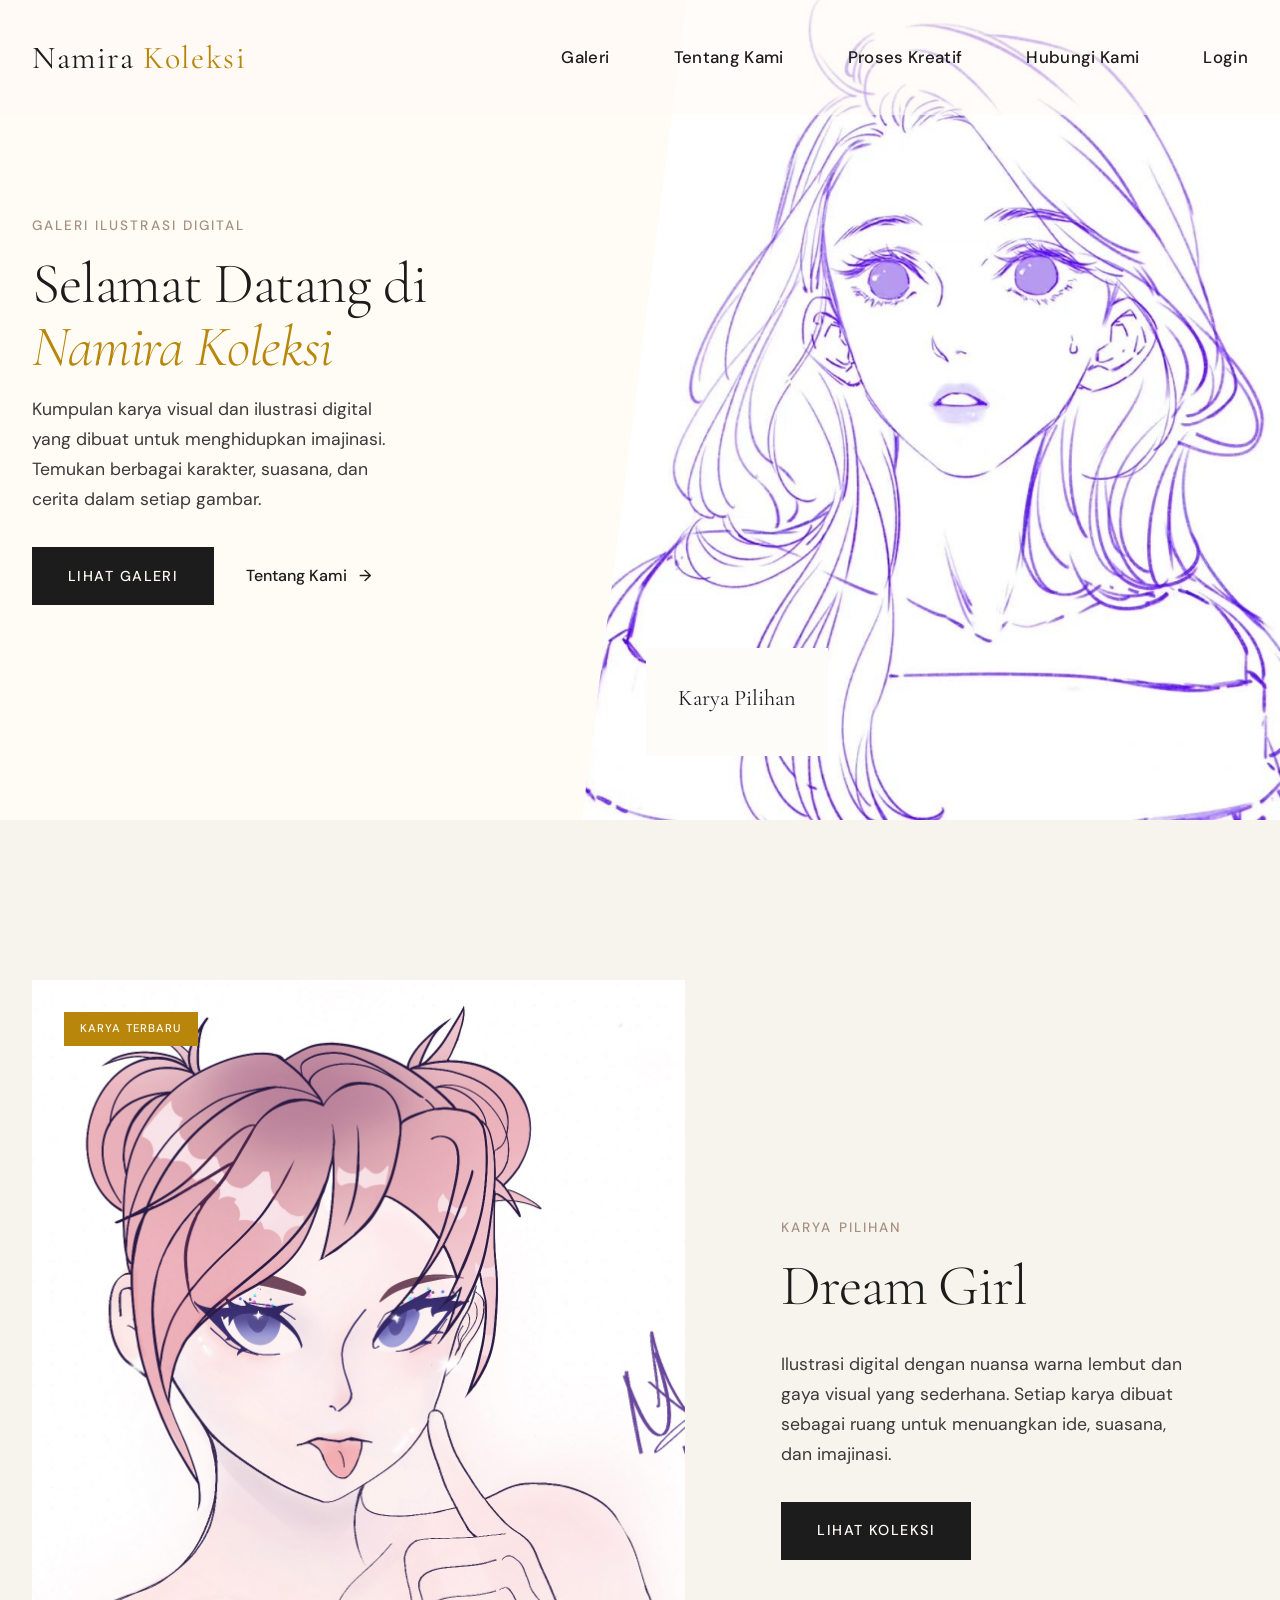
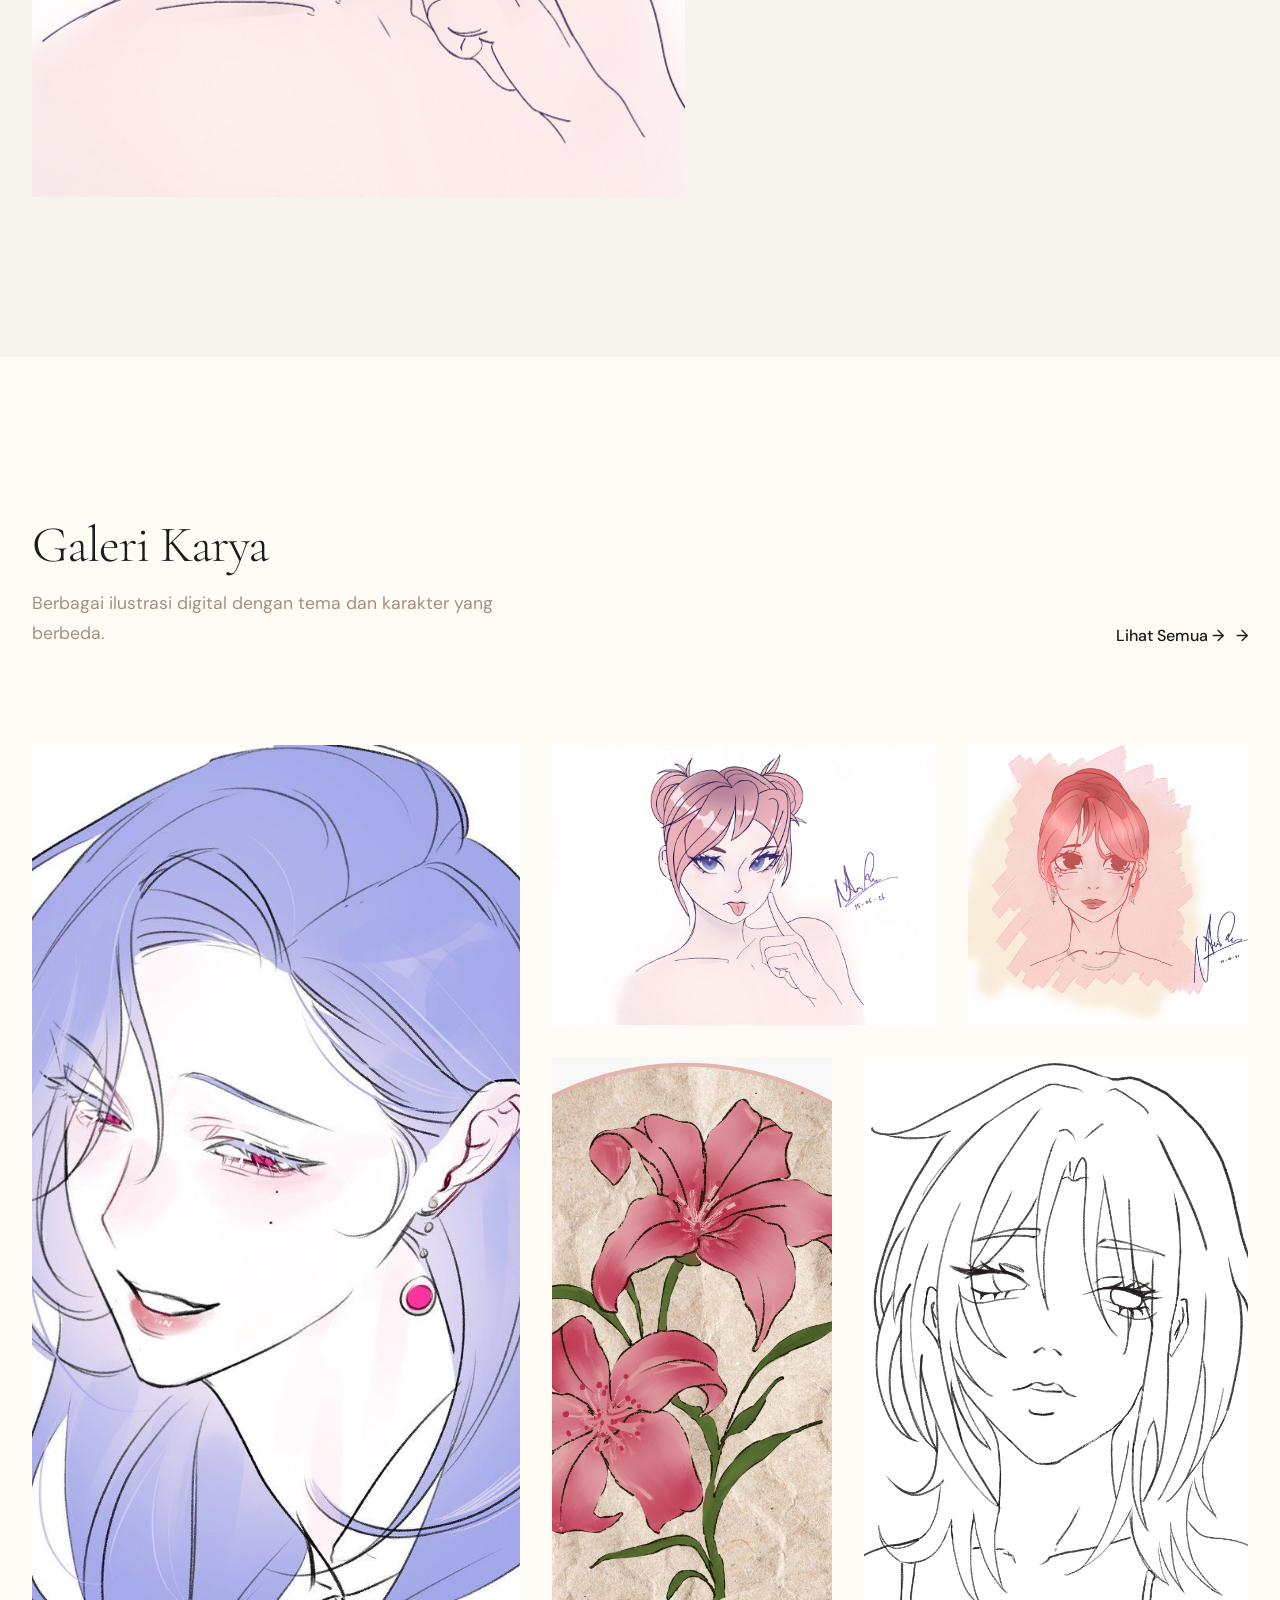
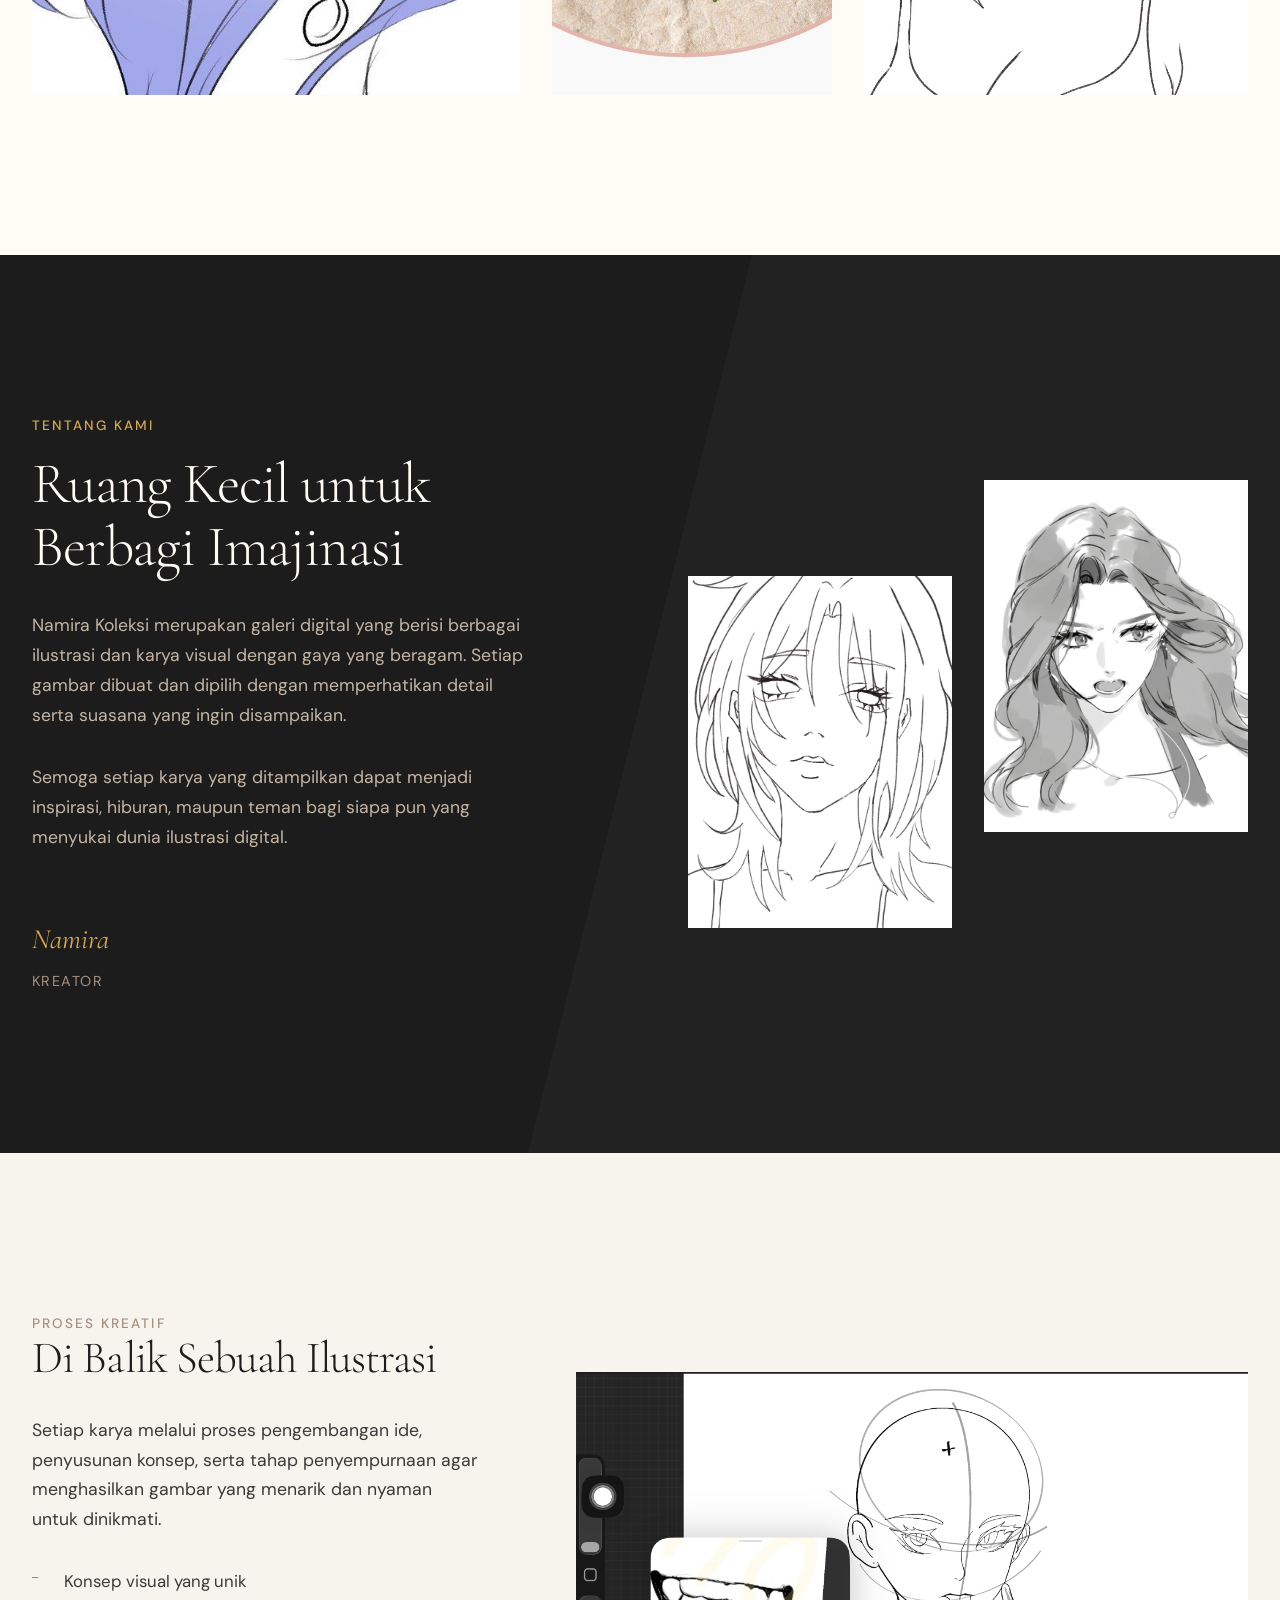
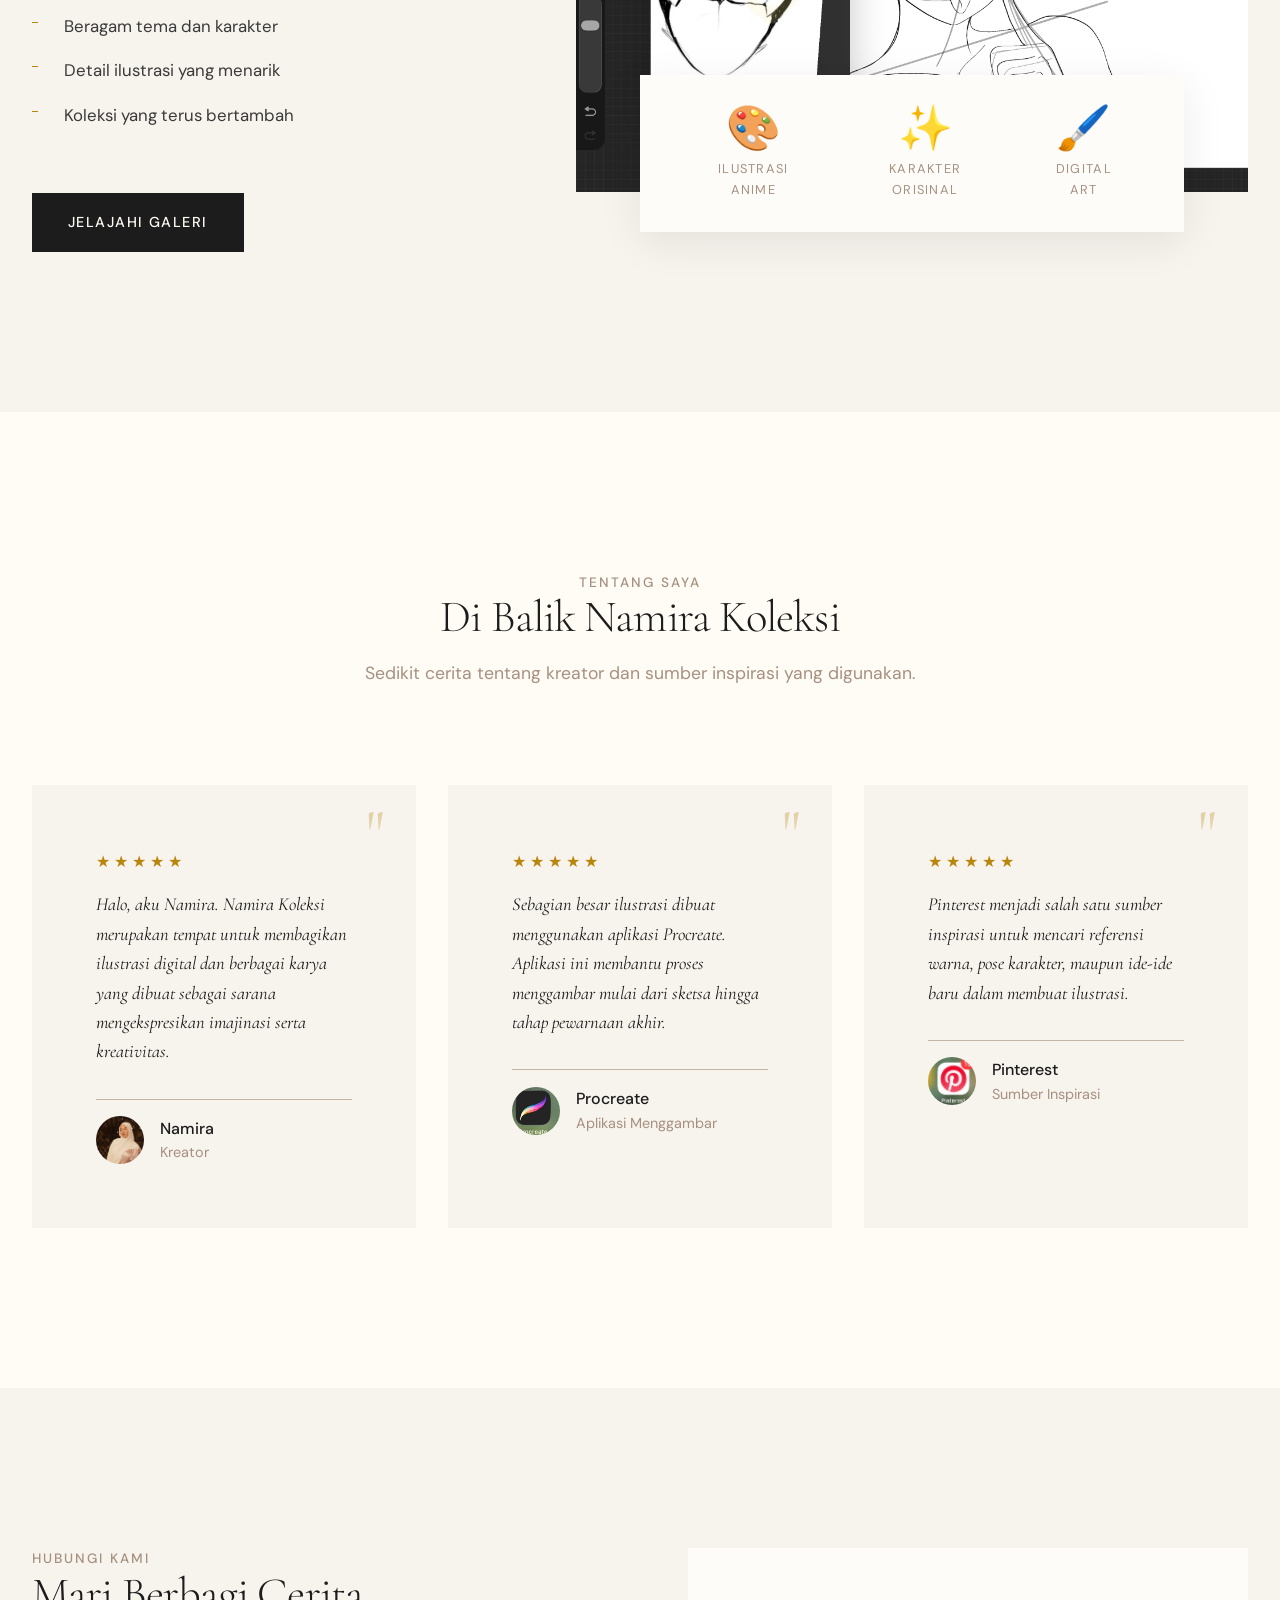
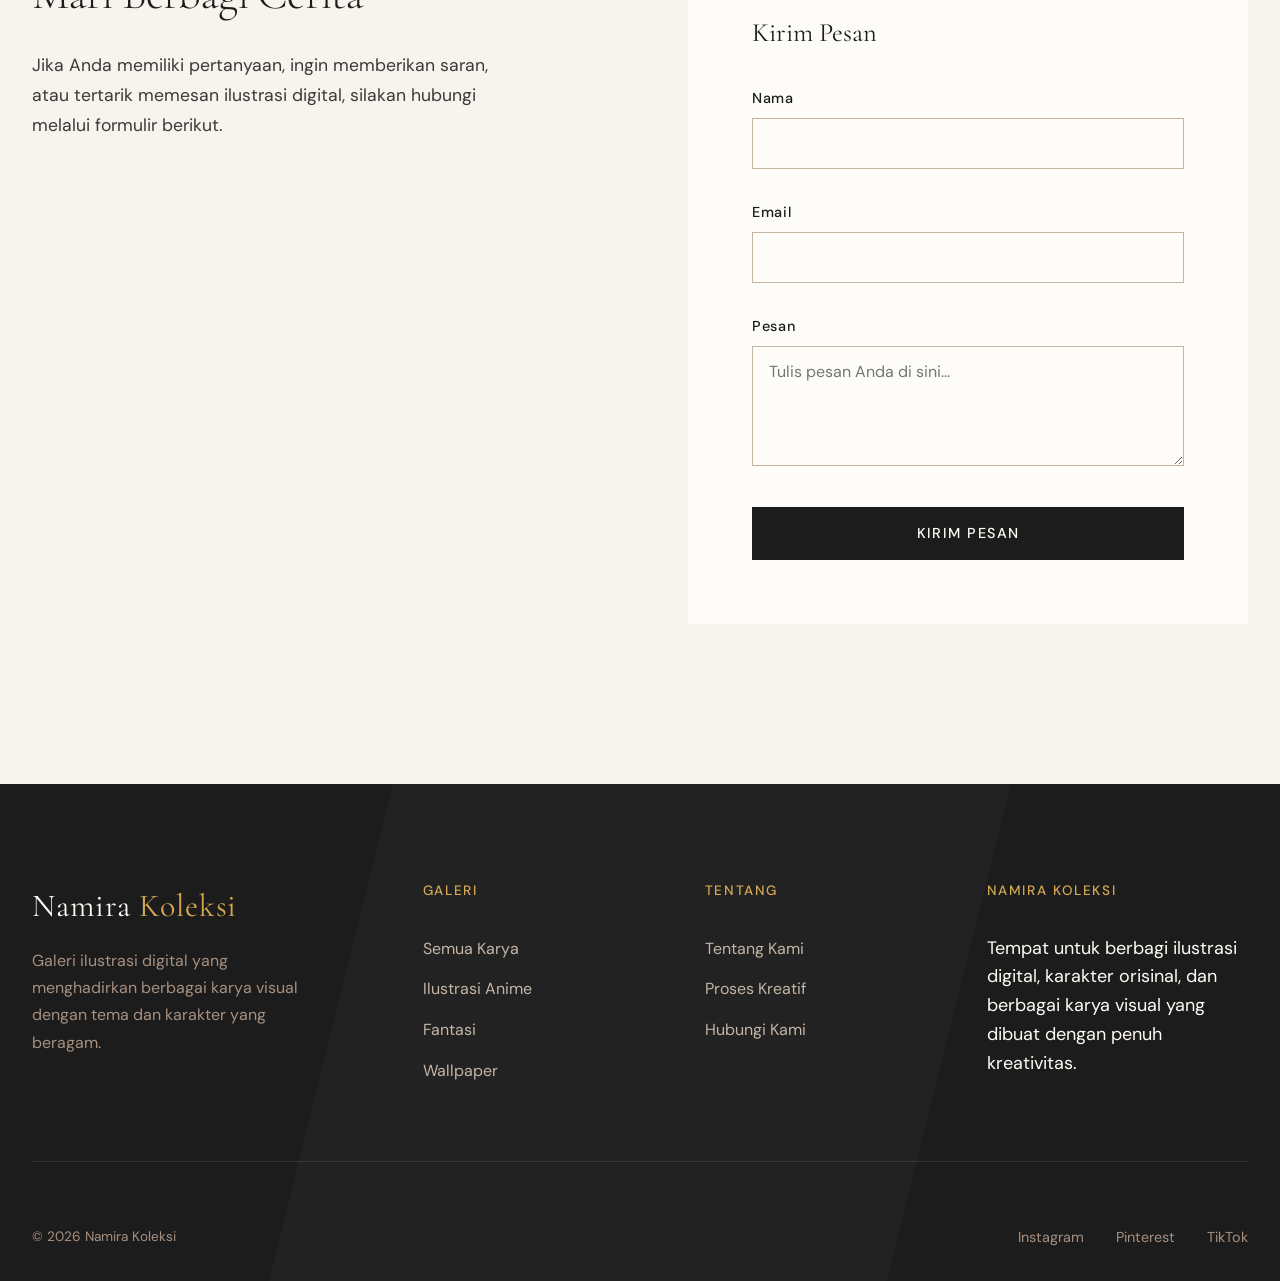
==== commit 4f9b7af5: "Update index.html" ====
--- a/index.html
+++ b/index.html
@@ -290,7 +290,188 @@
     </div>
 
 </section>
-    
+    <!-- Tentang Kami -->
+<section class="story" id="story">
+
+    <div class="container">
+
+        <div class="story-grid">
+
+            <div class="story-content">
+
+                <p class="text-label story-label">
+                    Tentang Kami
+                </p>
+
+                <h2 class="heading-display story-title">
+                    Ruang Kecil untuk Berbagi Imajinasi
+                </h2>
+
+                <p class="text-body story-text">
+                    Namira Koleksi merupakan galeri digital yang berisi
+                    berbagai ilustrasi dan karya visual dengan gaya yang
+                    beragam. Setiap gambar dibuat dan dipilih dengan
+                    memperhatikan detail serta suasana yang ingin
+                    disampaikan.
+                </p>
+
+                <p class="text-body story-text">
+                    Semoga setiap karya yang ditampilkan dapat menjadi
+                    inspirasi, hiburan, maupun teman bagi siapa pun yang
+                    menyukai dunia ilustrasi digital.
+                </p>
+
+                <div class="story-signature">
+
+                    <p class="signature-name">
+                        Namira
+                    </p>
+
+                    <p class="signature-title">
+                        Kreator
+                    </p>
+
+                </div>
+
+            </div>
+
+
+            <div class="story-images">
+
+                <div class="story-image">
+                    <img src="images/maison-doree-05.jpg"
+                         alt="Ilustrasi Digital">
+                </div>
+
+                <div class="story-image">
+                    <img src="images/maison-doree-06.jpg"
+                         alt="Ilustrasi Digital">
+                </div>
+
+            </div>
+
+        </div>
+
+    </div>
+
+</section>
+
+
+
+<!-- Proses Kreatif -->
+<section class="craftsmanship" id="craftsmanship">
+
+    <div class="container">
+
+        <div class="craft-grid">
+
+            <div class="craft-content">
+
+                <p class="text-label">
+                    Proses Kreatif
+                </p>
+
+                <h2 class="heading-display craft-title">
+                    Di Balik Sebuah Ilustrasi
+                </h2>
+
+                <p class="text-body craft-text">
+                    Setiap karya melalui proses pengembangan ide,
+                    penyusunan konsep, serta tahap penyempurnaan agar
+                    menghasilkan gambar yang menarik dan nyaman
+                    untuk dinikmati.
+                </p>
+
+                <ul class="craft-list text-body">
+
+                    <li>
+                        Konsep visual yang unik
+                    </li>
+
+                    <li>
+                        Beragam tema dan karakter
+                    </li>
+
+                    <li>
+                        Detail ilustrasi yang menarik
+                    </li>
+
+                    <li>
+                        Koleksi yang terus bertambah
+                    </li>
+
+                </ul>
+
+                <a href="#collections" class="btn-primary">
+                    Jelajahi Galeri
+                </a>
+
+            </div>
+
+
+
+            <div class="craft-image-wrapper">
+
+                <div class="craft-image">
+
+                    <img src="images/maison-doree-07.jpg"
+                         alt="Proses Kreatif">
+
+                </div>
+
+
+
+                <div class="craft-stats">
+
+                    <div class="stat-item">
+
+                        <p class="stat-number">
+                            🎨
+                        </p>
+
+                        <p class="stat-label">
+                            Ilustrasi Anime
+                        </p>
+
+                    </div>
+
+
+
+                    <div class="stat-item">
+
+                        <p class="stat-number">
+                            ✨
+                        </p>
+
+                        <p class="stat-label">
+                            Karakter Orisinal
+                        </p>
+
+                    </div>
+
+
+
+                    <div class="stat-item">
+
+                        <p class="stat-number">
+                            🖌️
+                        </p>
+
+                        <p class="stat-label">
+                            Digital Art
+                        </p>
+
+                    </div>
+
+                </div>
+
+            </div>
+
+        </div>
+
+    </div>
+
+</section>
     <!-- Testimonials -->
 <section class="testimonials">
 
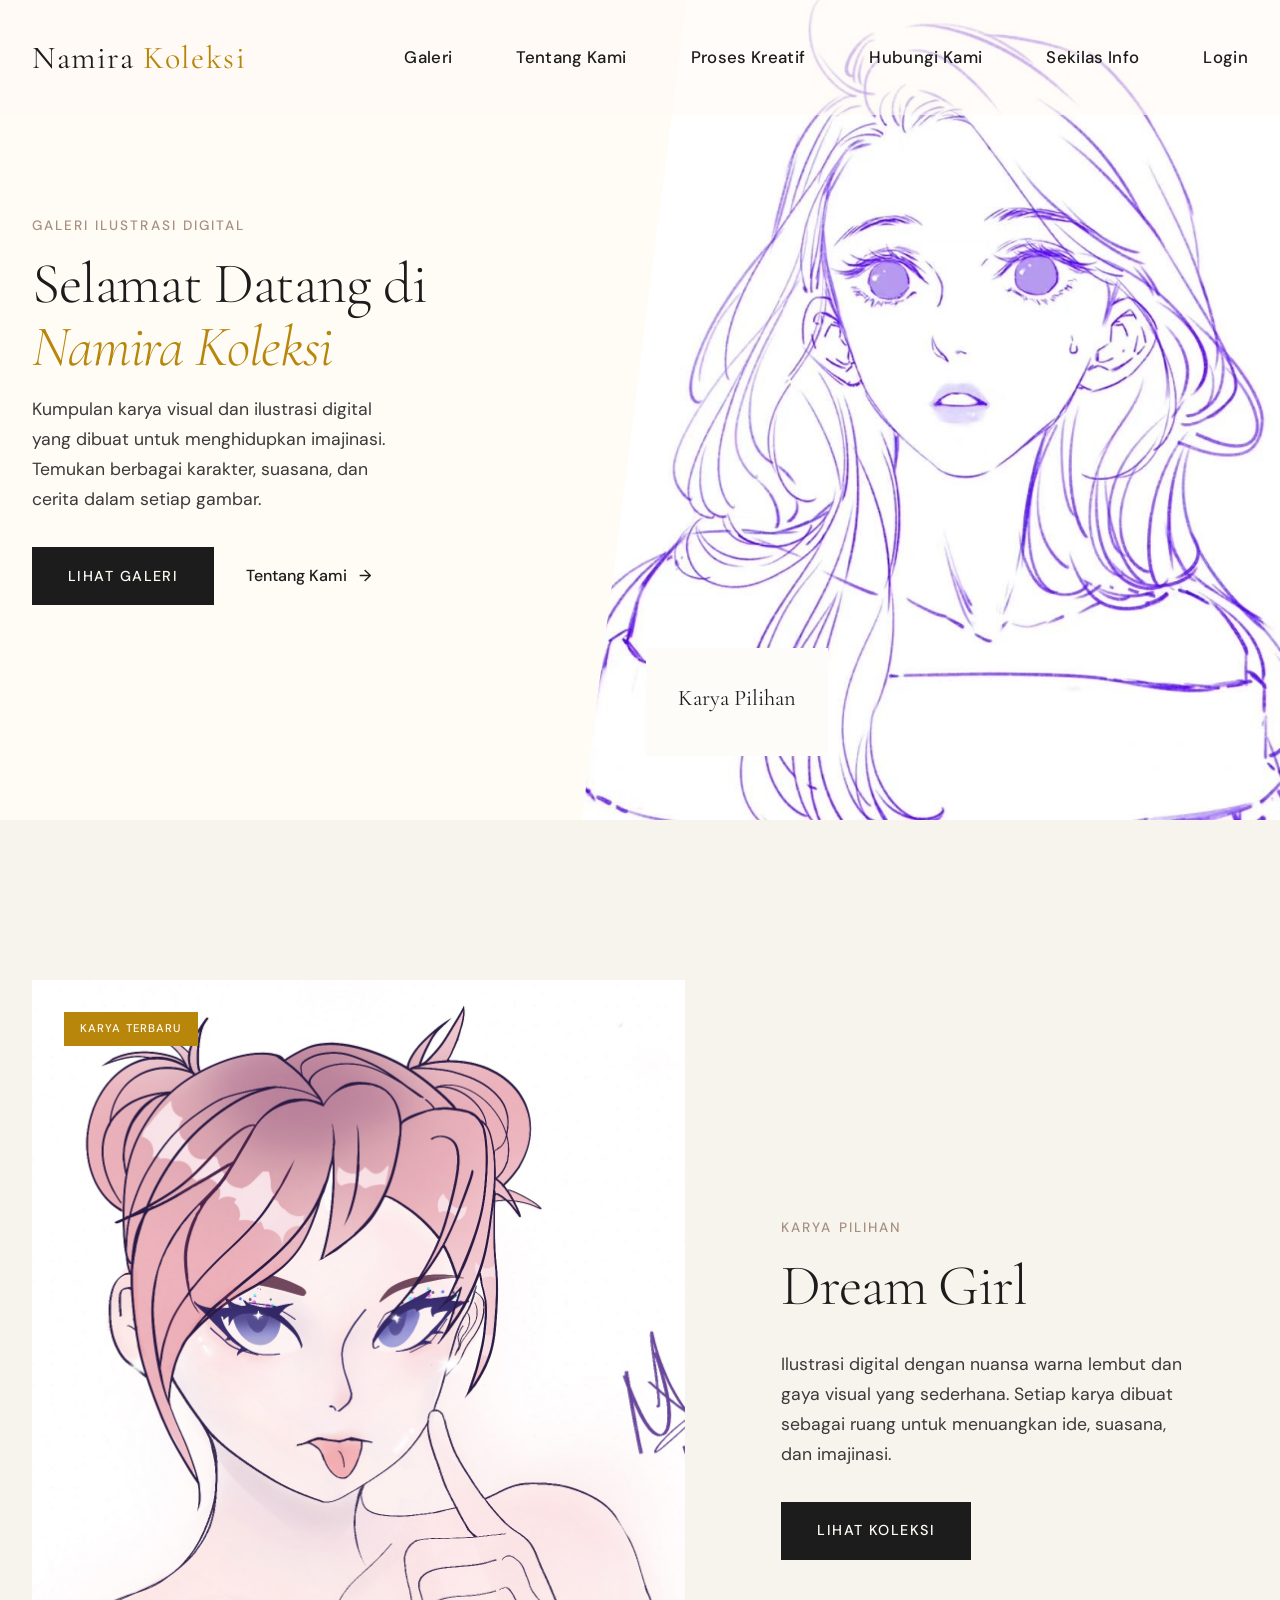
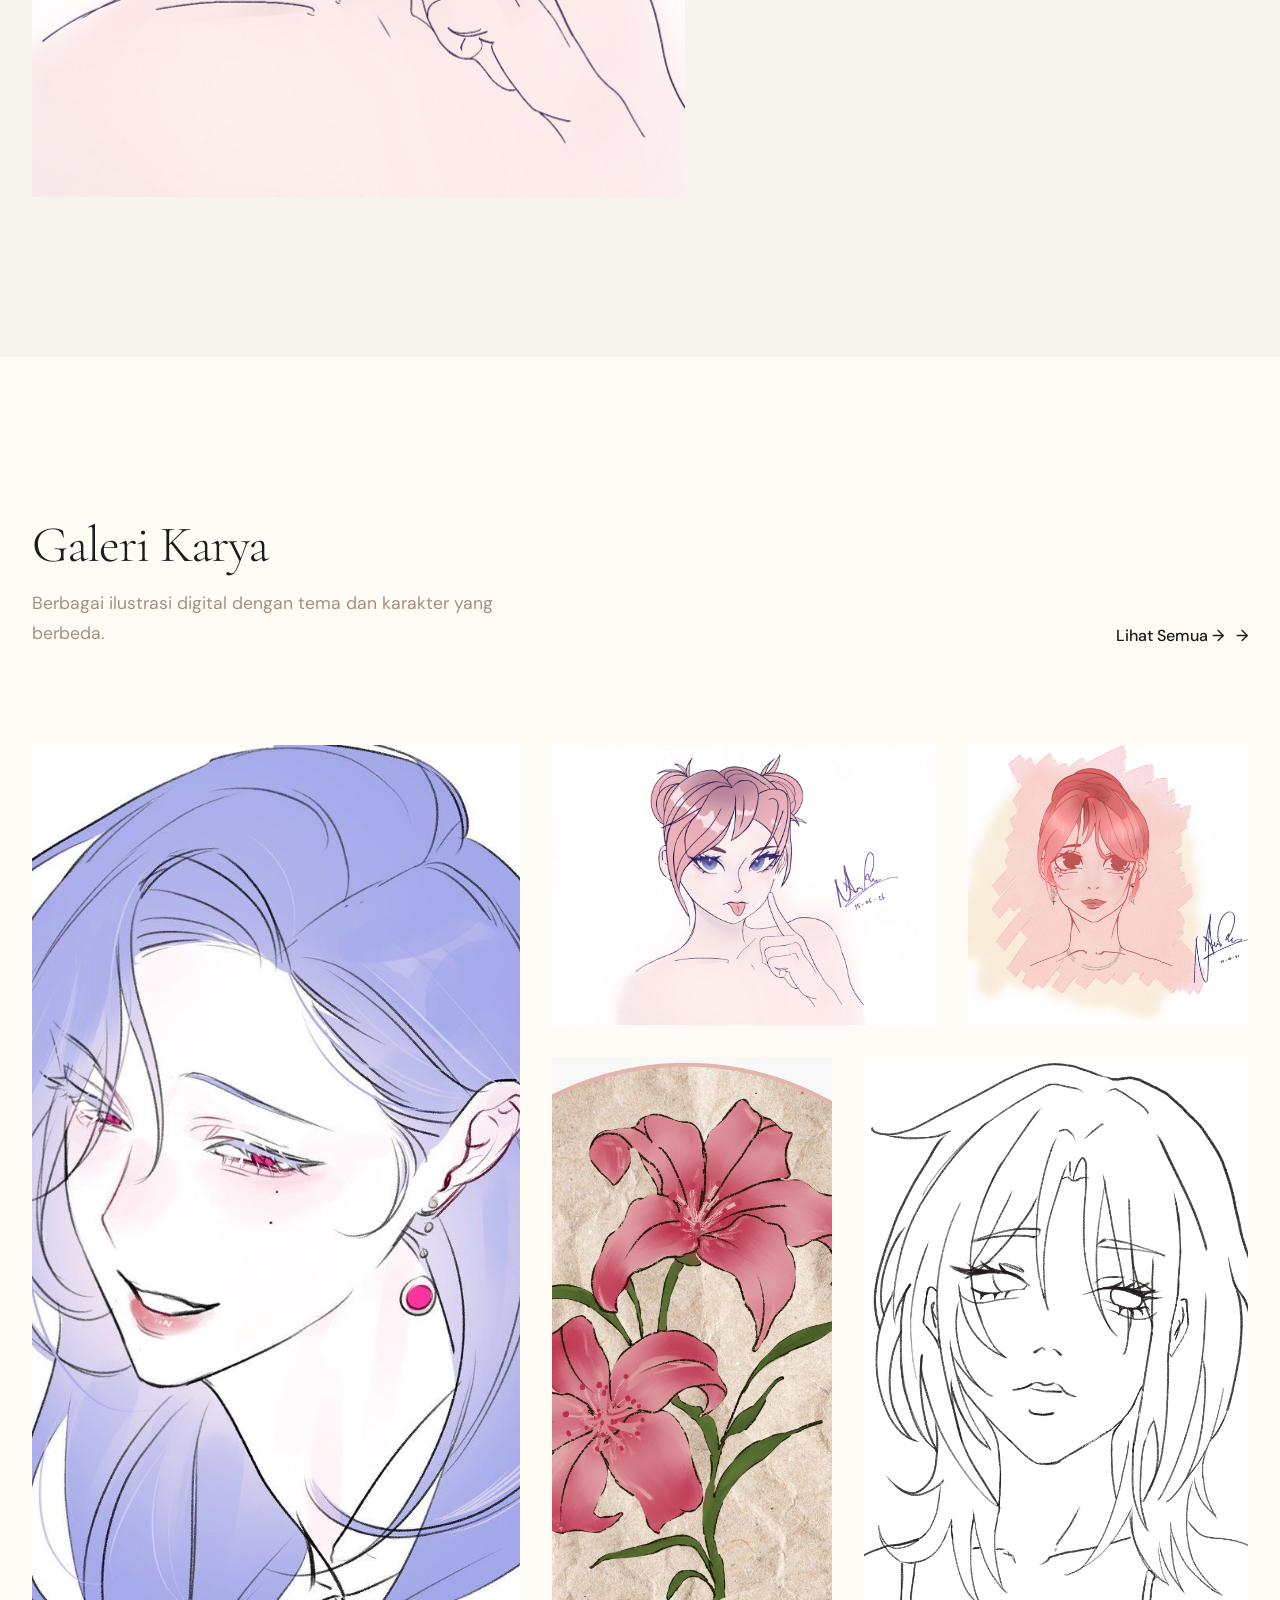
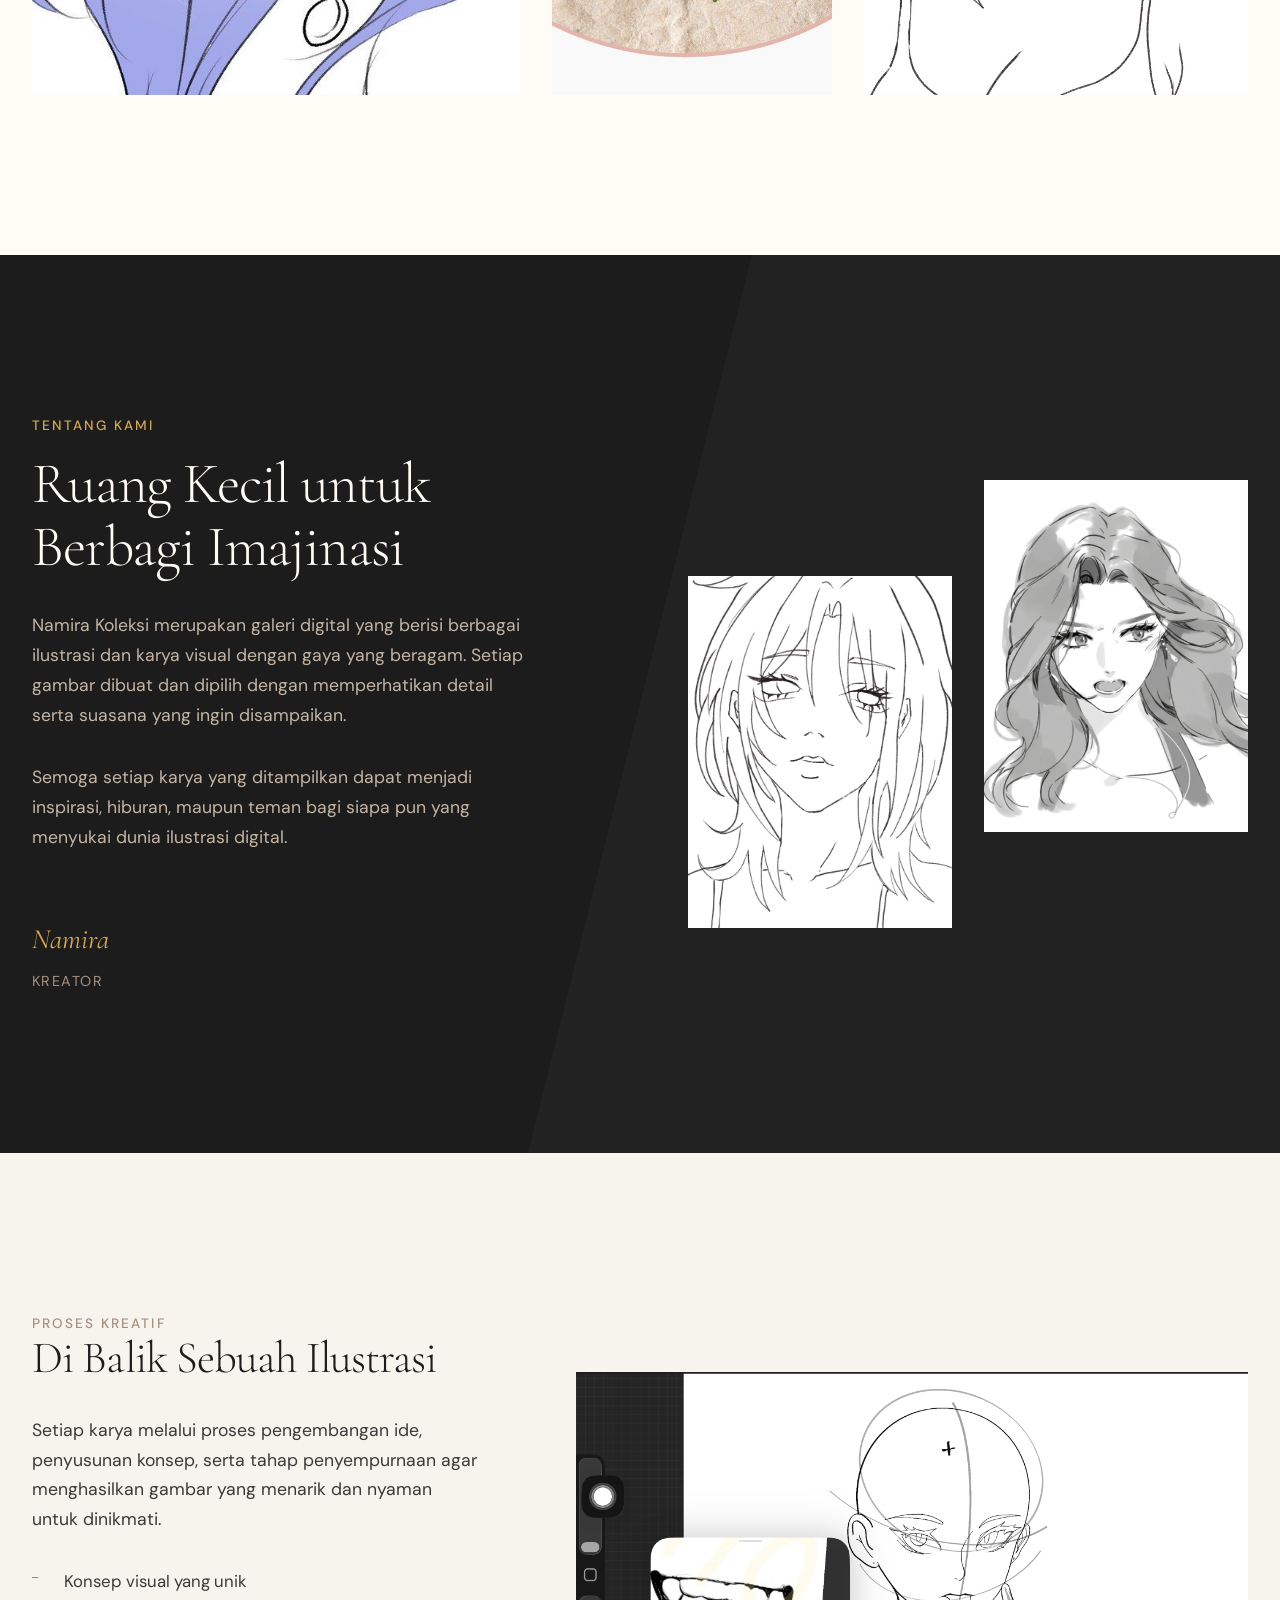
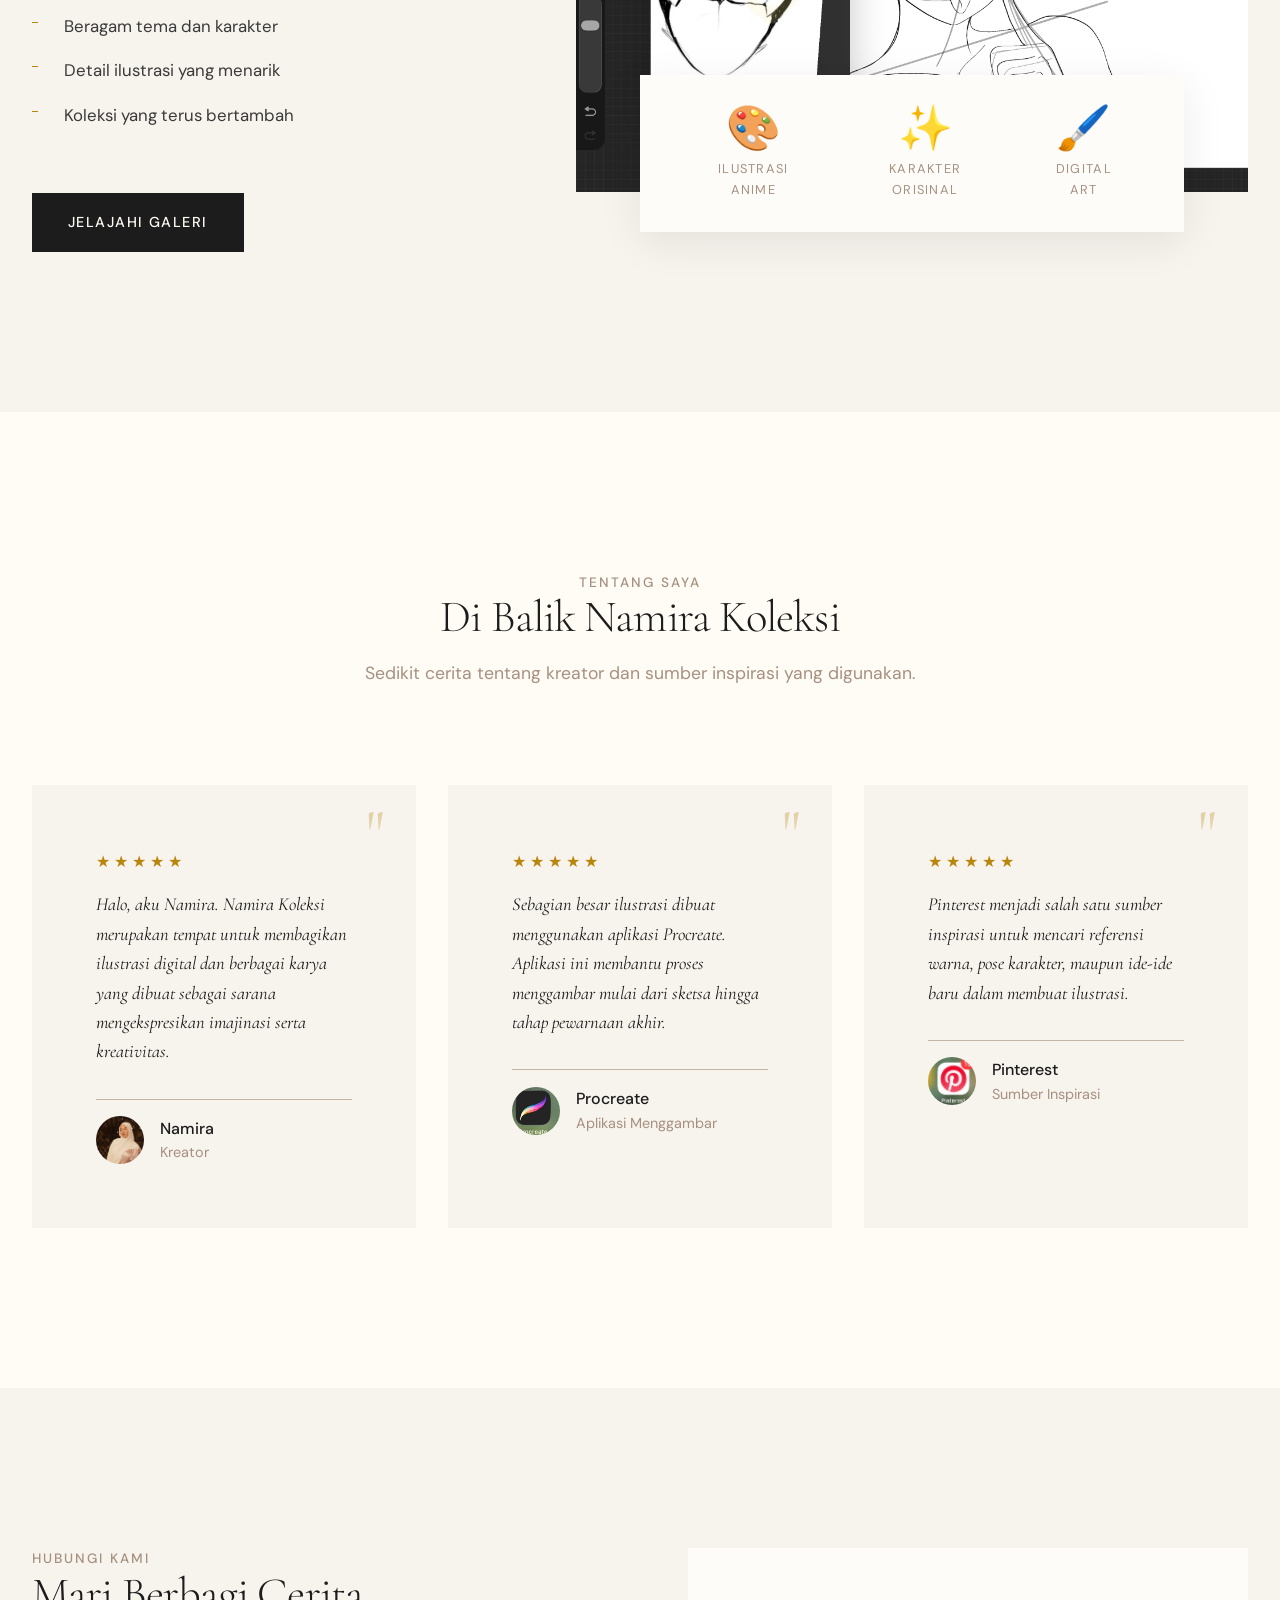
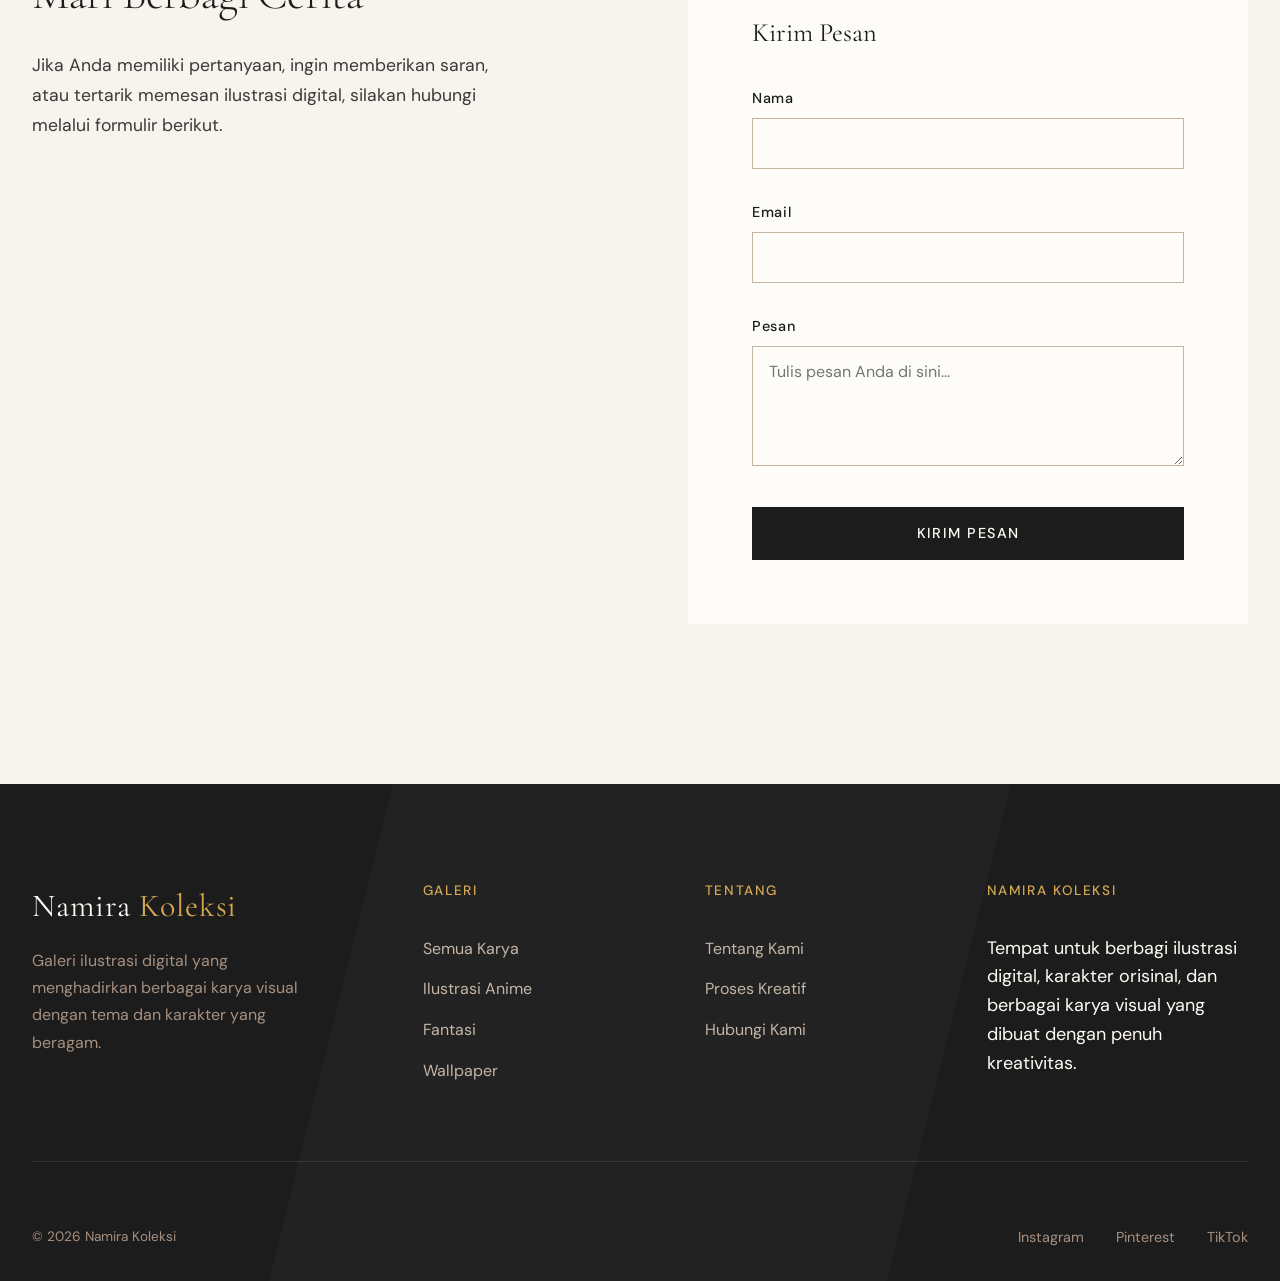
==== commit 699ba5ee: "Update index.html" ====
--- a/index.html
+++ b/index.html
@@ -28,7 +28,7 @@
                 <a href="#story">Tentang Kami</a>
                 <a href="#craftsmanship">Proses Kreatif</a>
                 <a href="#contact">Hubungi Kami</a>
-
+                <a href="#testimonials">Sekilas Info</a>
                 <a href="Loggin/loggin.html" id="loginBtn">
                     Login
                 </a>
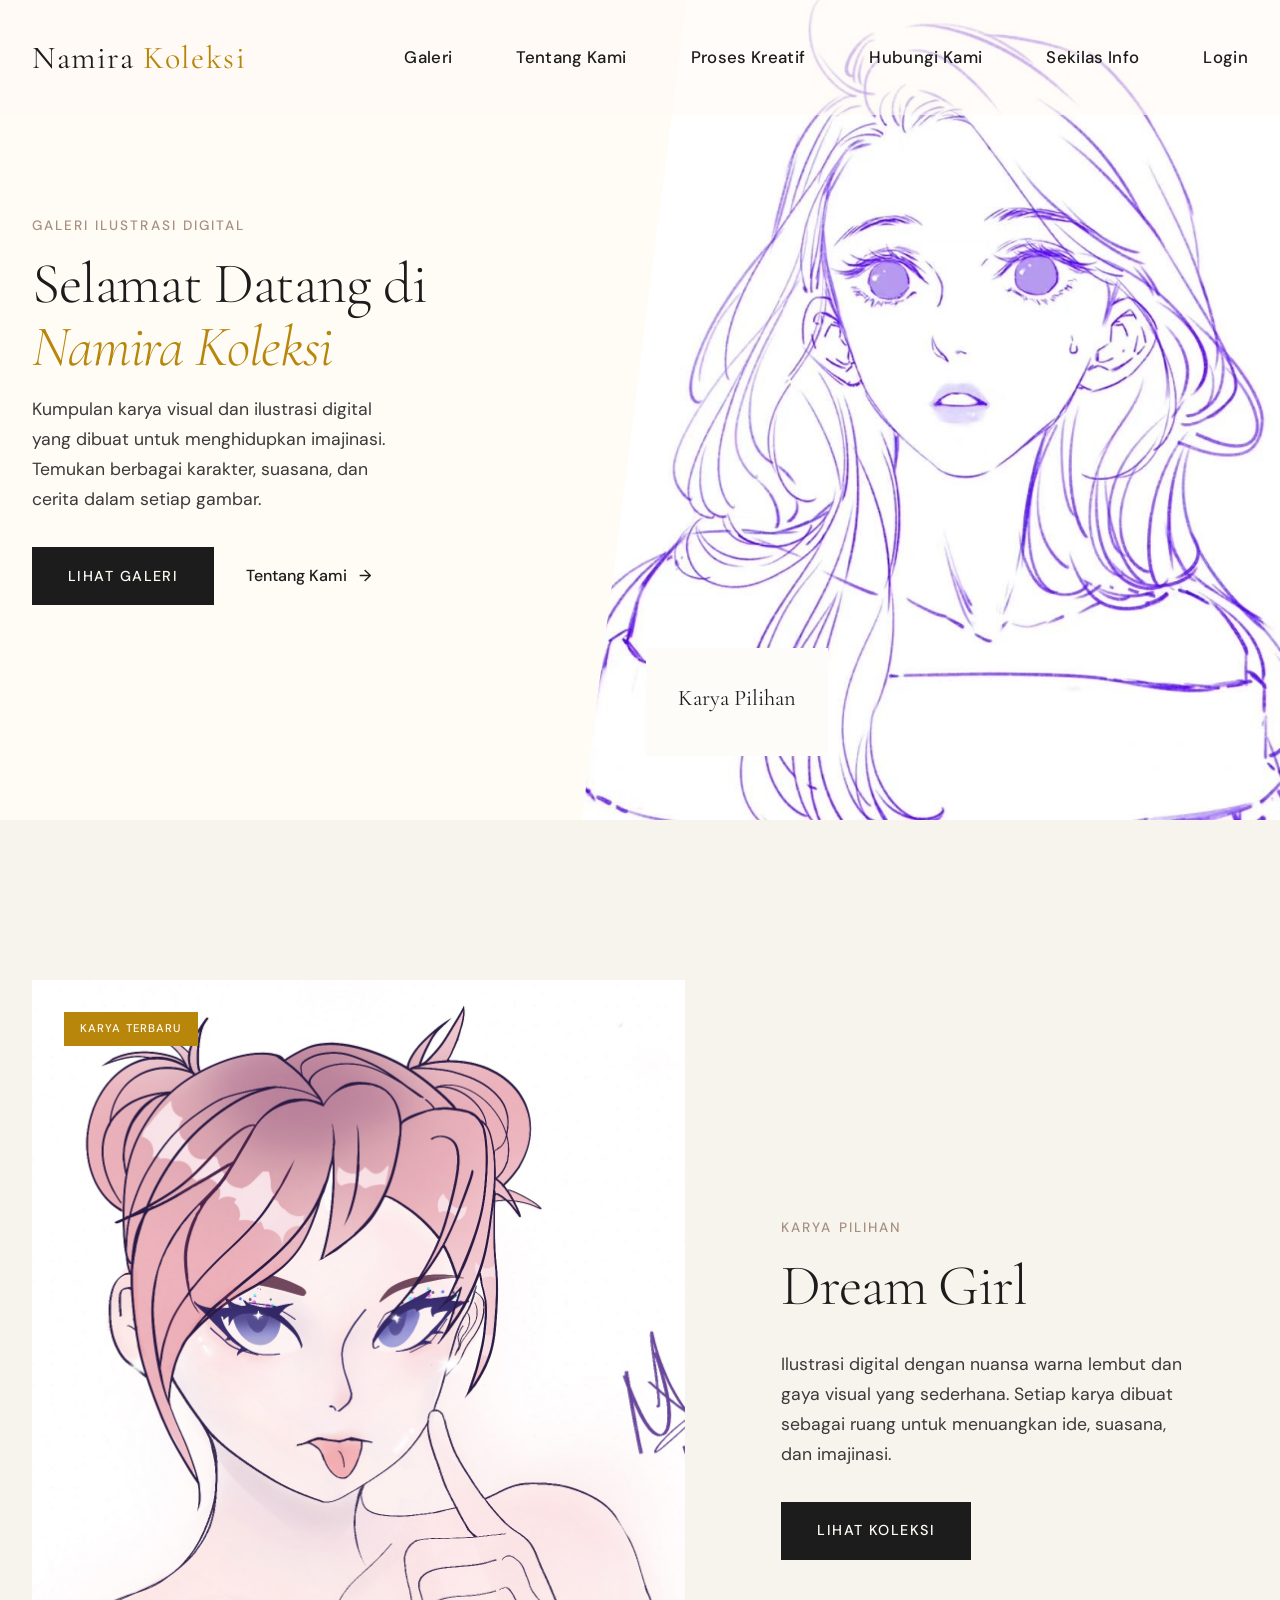
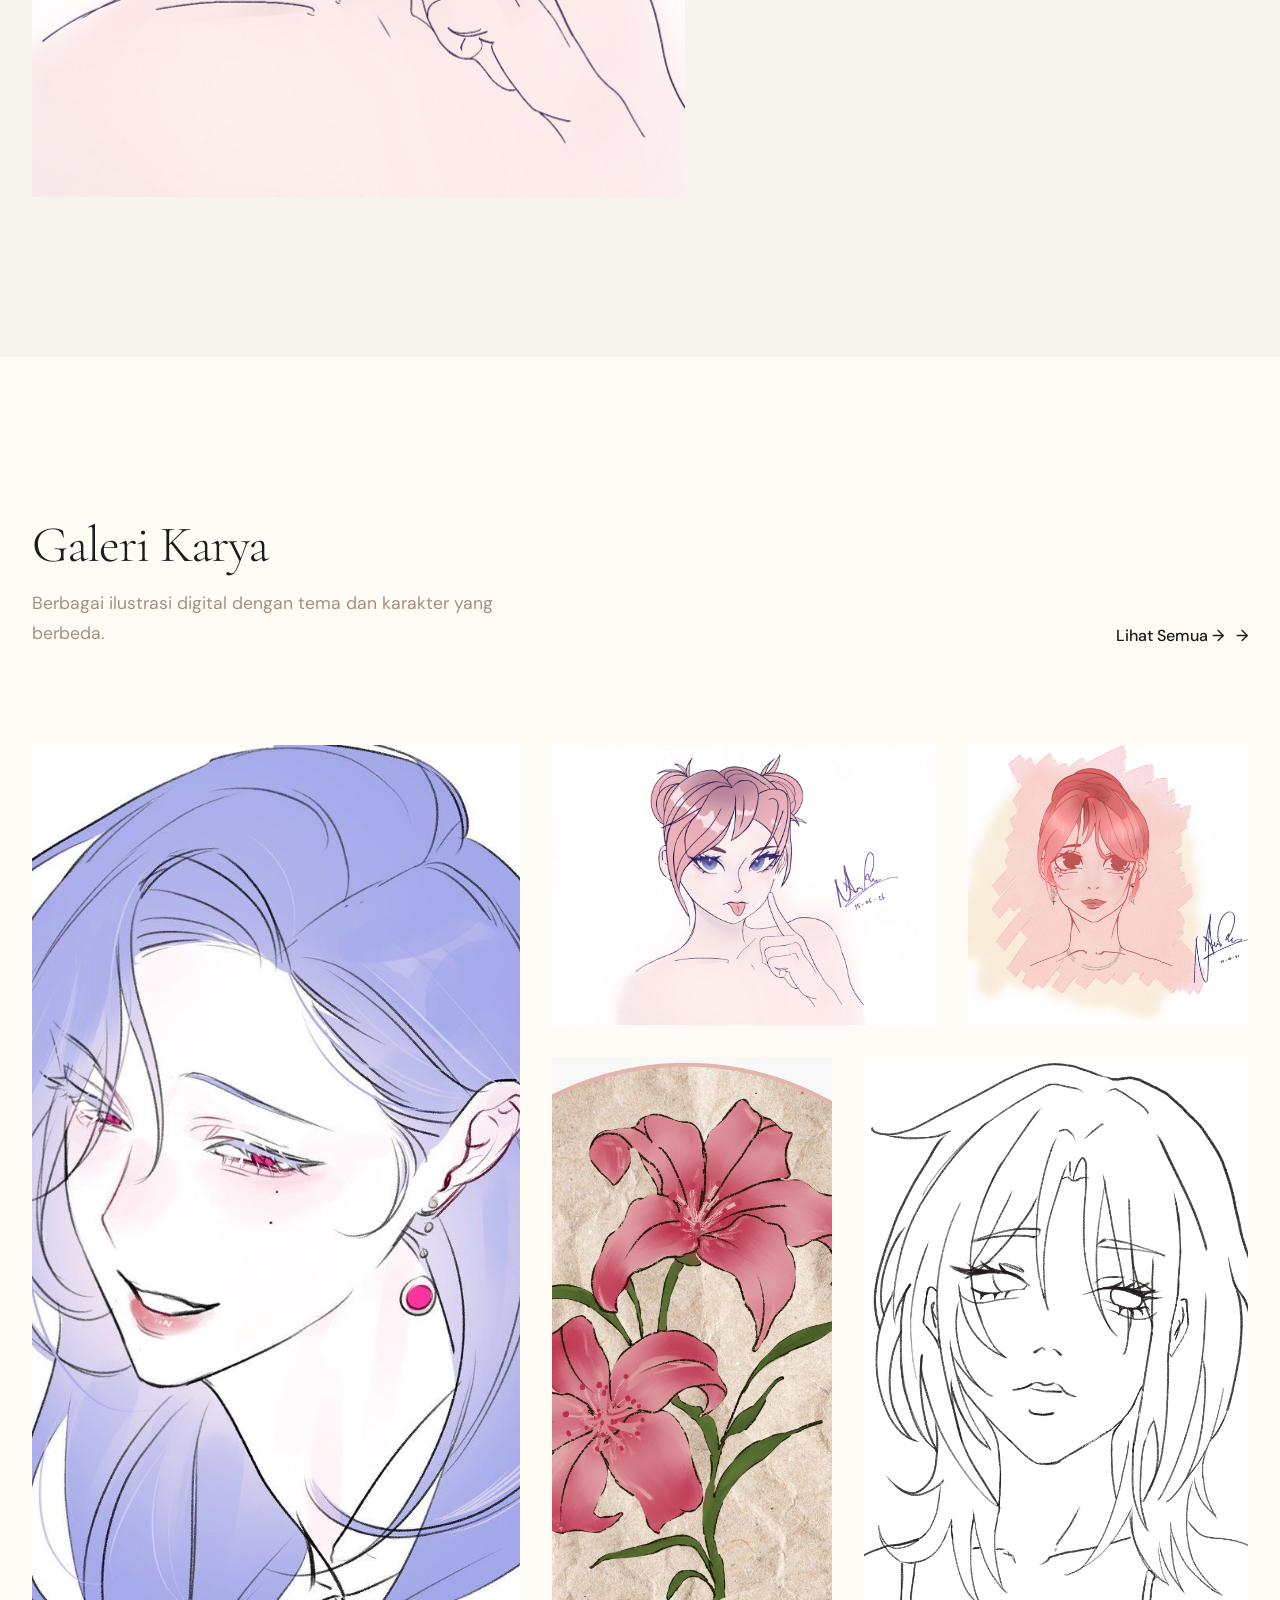
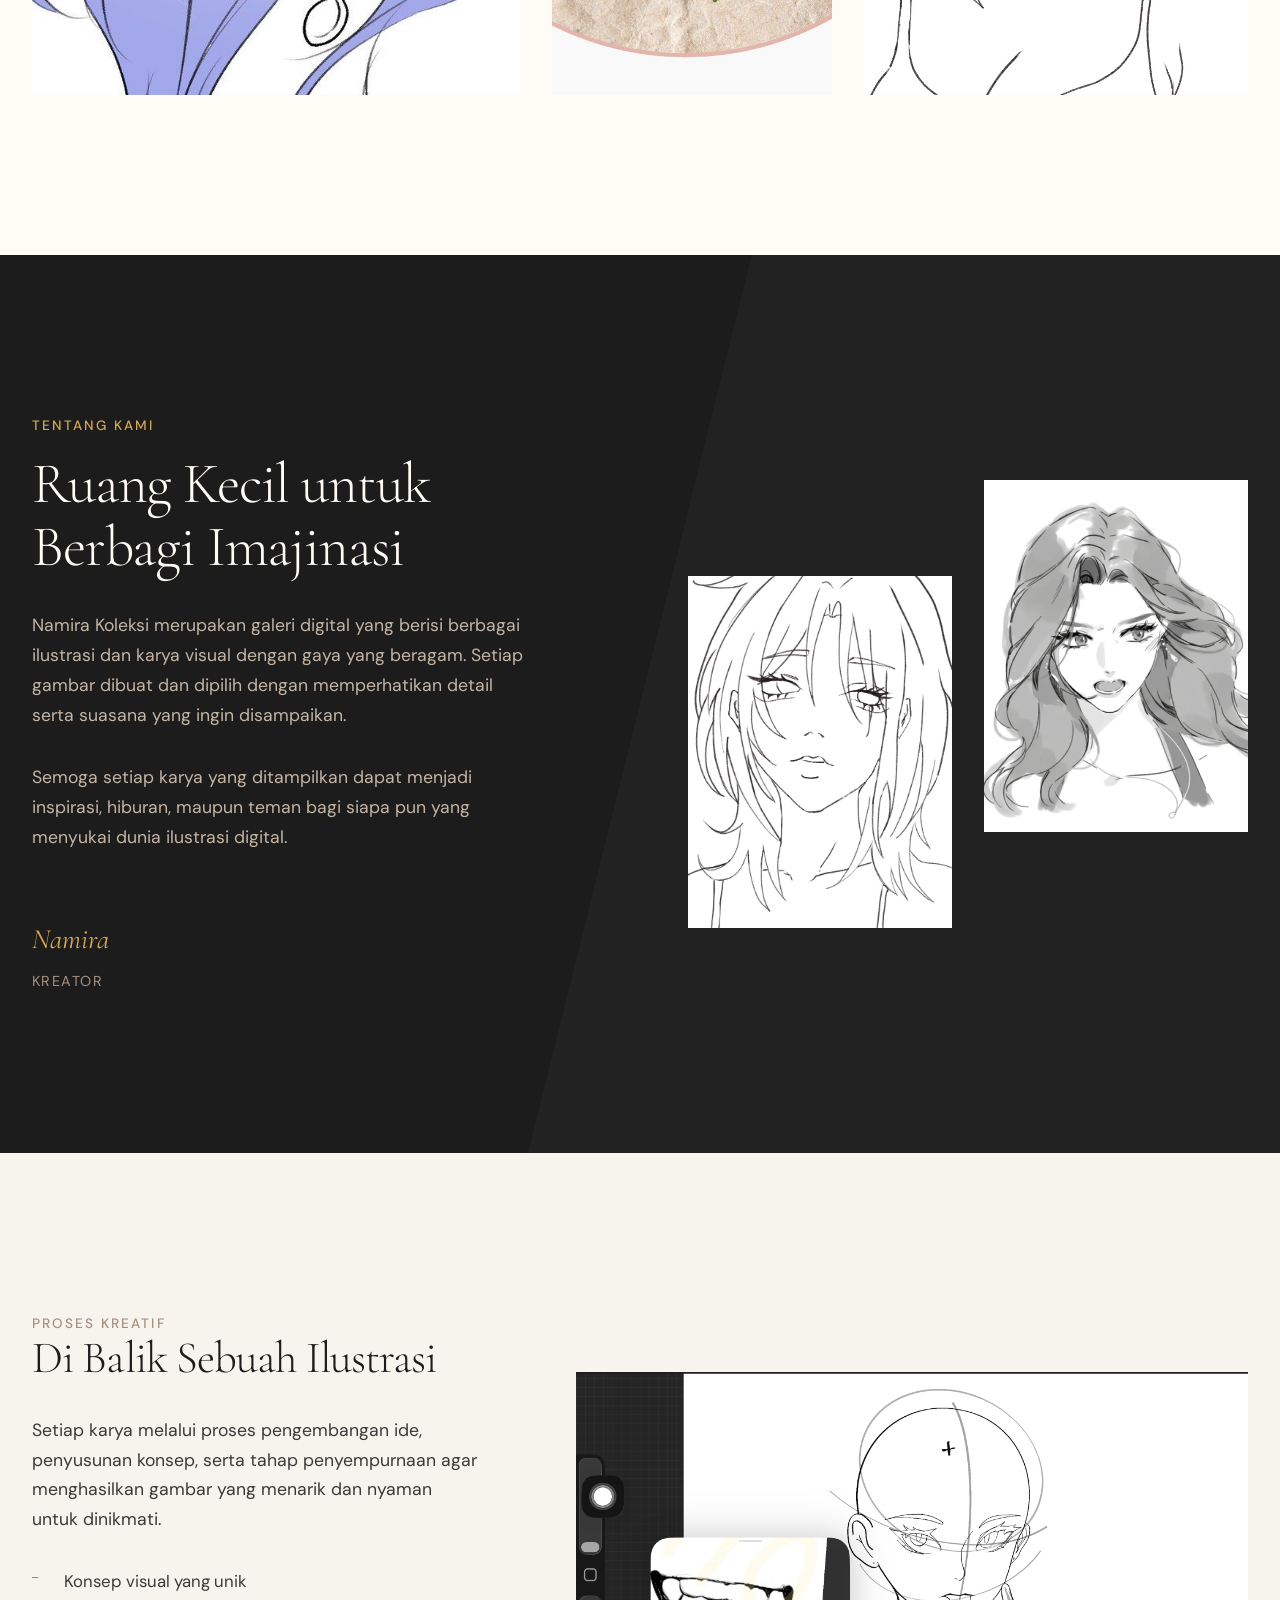
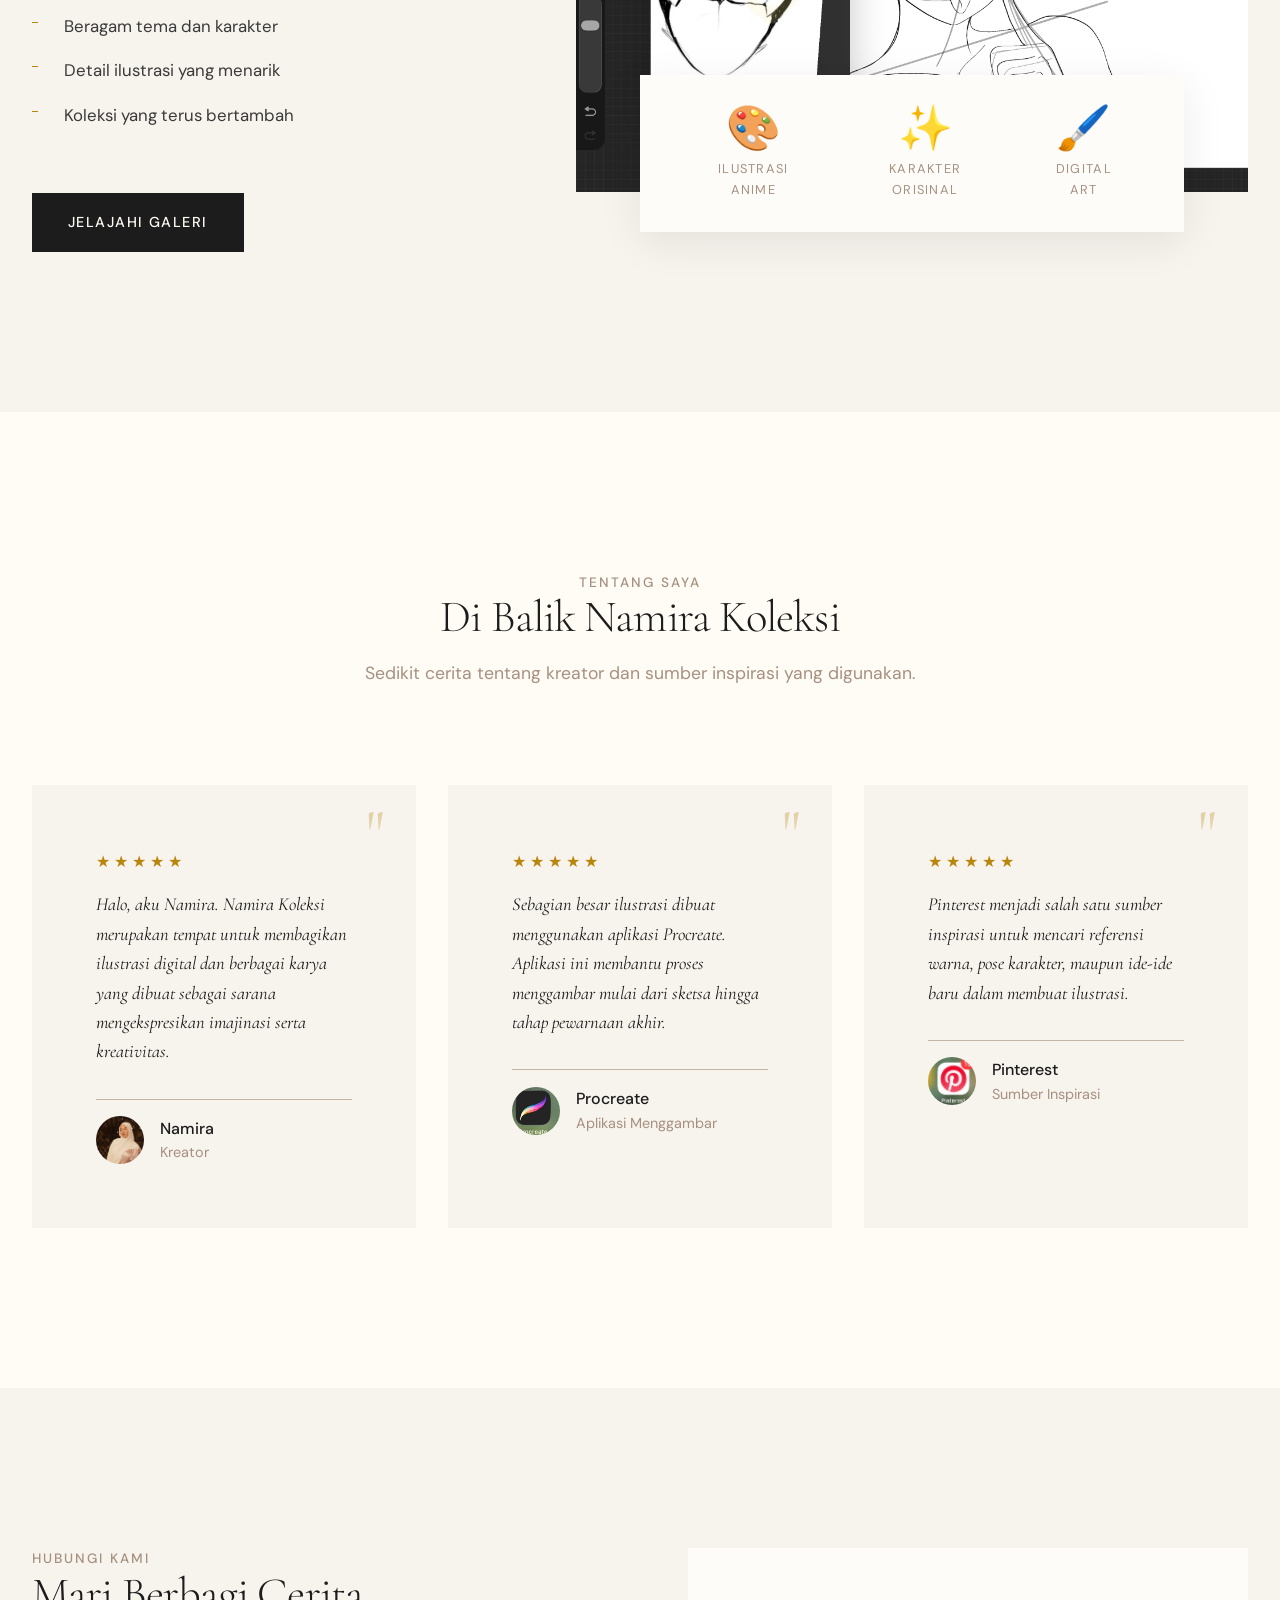
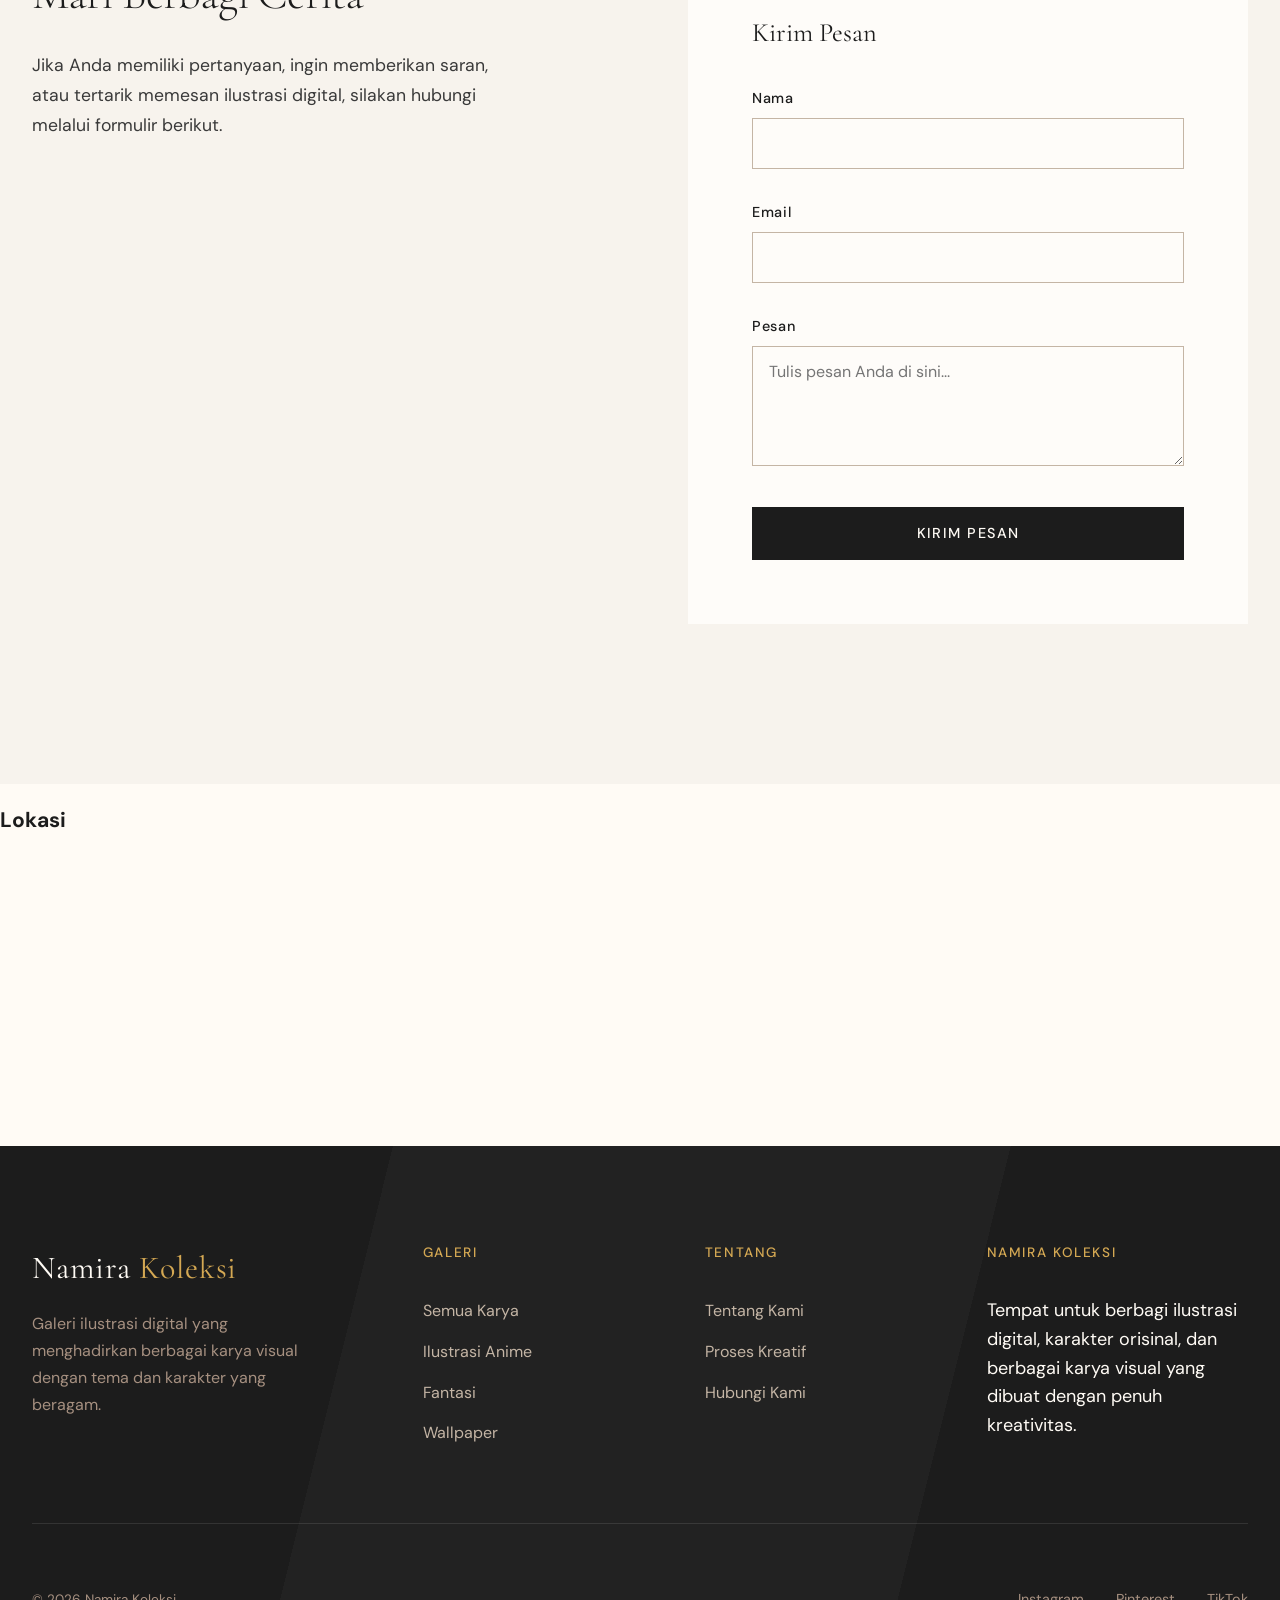
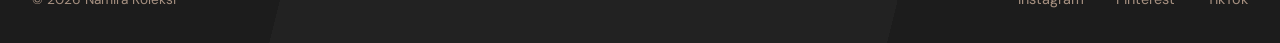
==== commit 6ba96daa: "Update index.html" ====
--- a/index.html
+++ b/index.html
@@ -58,6 +58,7 @@
         <li><a href="#story">Tentang Kami</a></li>
         <li><a href="#craftsmanship">Proses Kreatif</a></li>
         <li><a href="#contact">Hubungi Kami</a></li>
+        </li><a href="#testimonials">Sekilas Info</a>
     </ul>
 
     <div class="mobile-nav-cta">
@@ -473,7 +474,7 @@
 
 </section>
     <!-- Testimonials -->
-<section class="testimonials">
+<section class="testimonials"> 
 
     <div class="container">
 
@@ -696,7 +697,22 @@
     </div>
 
 </section>
-
+    
+<!-- Maps -->
+    <div class="card" style="margin-top:20px;">
+  <h3>Lokasi</h3>
+
+  <iframe 
+    width="100%" 
+    height="300" 
+    style="border:0; border-radius:10px;"
+    loading="lazy"
+    allowfullscreen
+    referrerpolicy="no-referrer-when-downgrade"
+    src="https://www.google.com/maps?q=hzmnvsEW7fVJvANq9&output=embed">
+  </iframe>
+
+</div>
 
 
 <!-- Footer -->
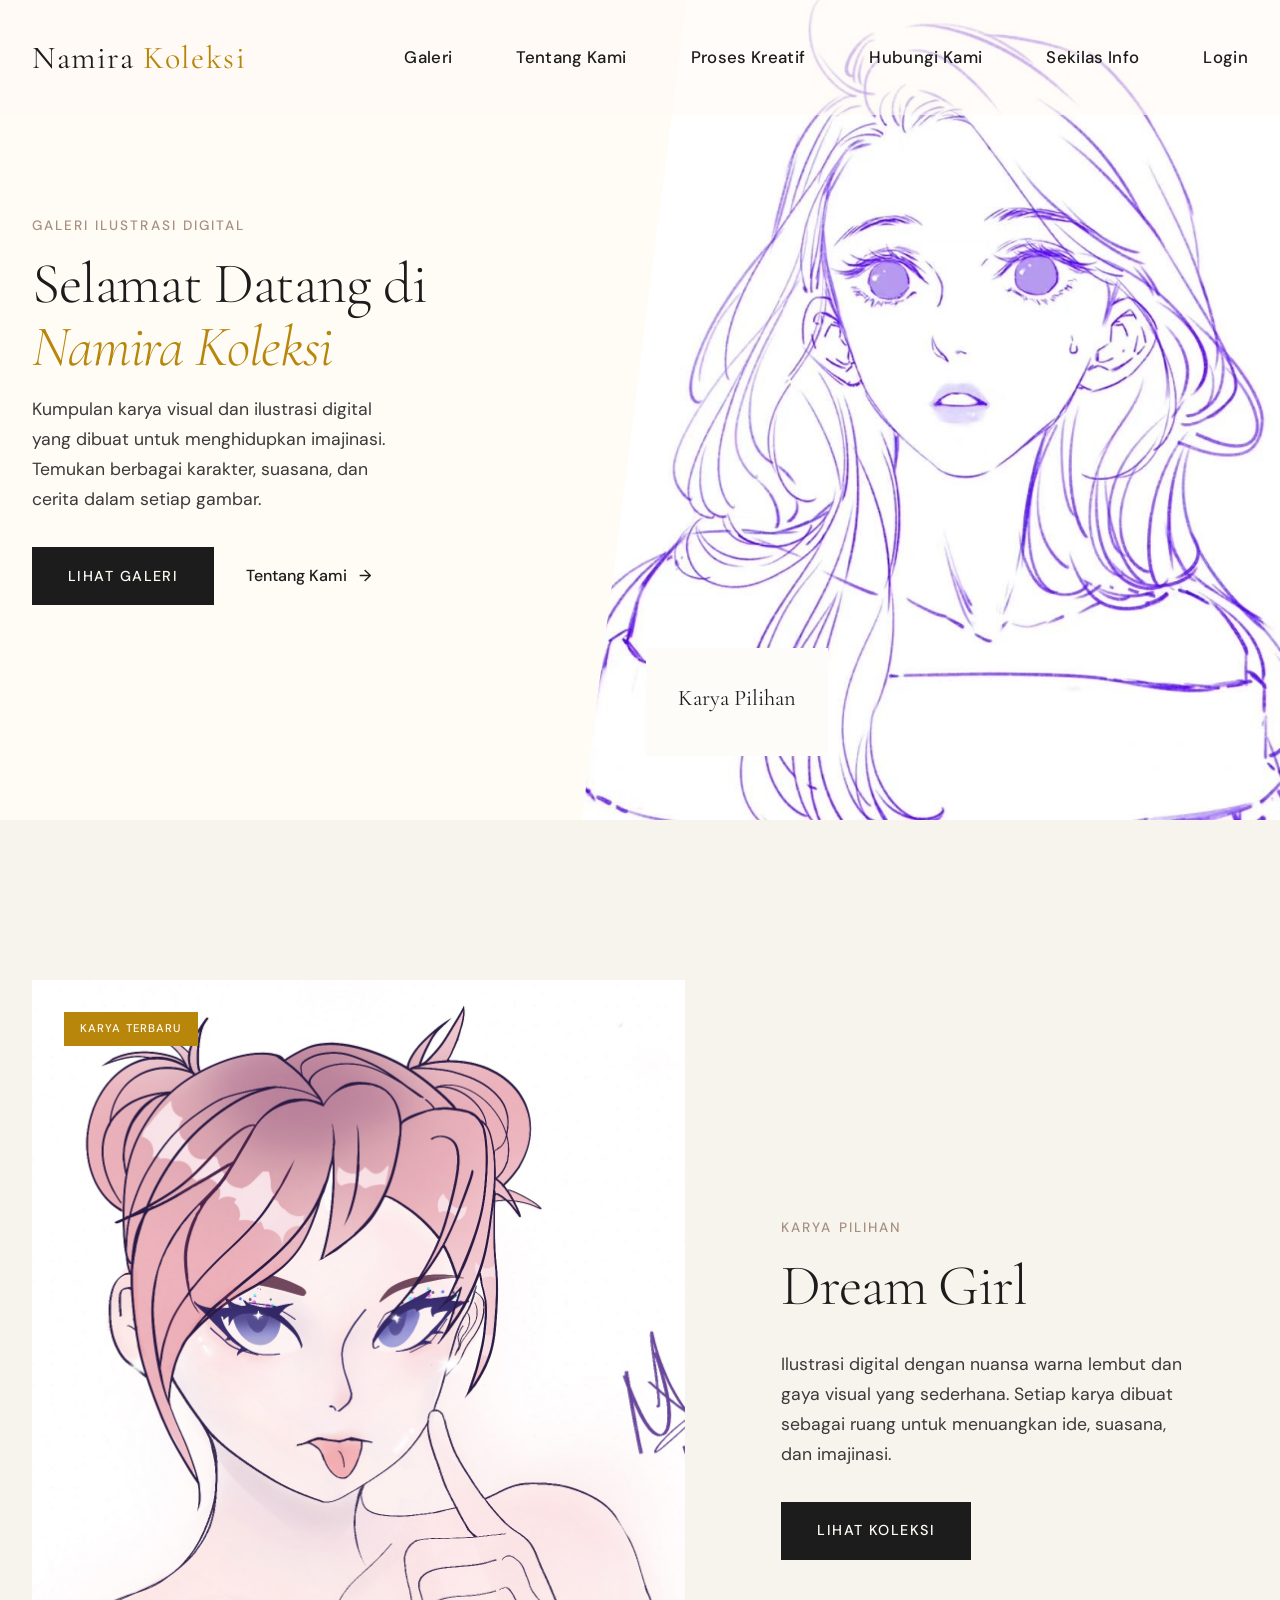
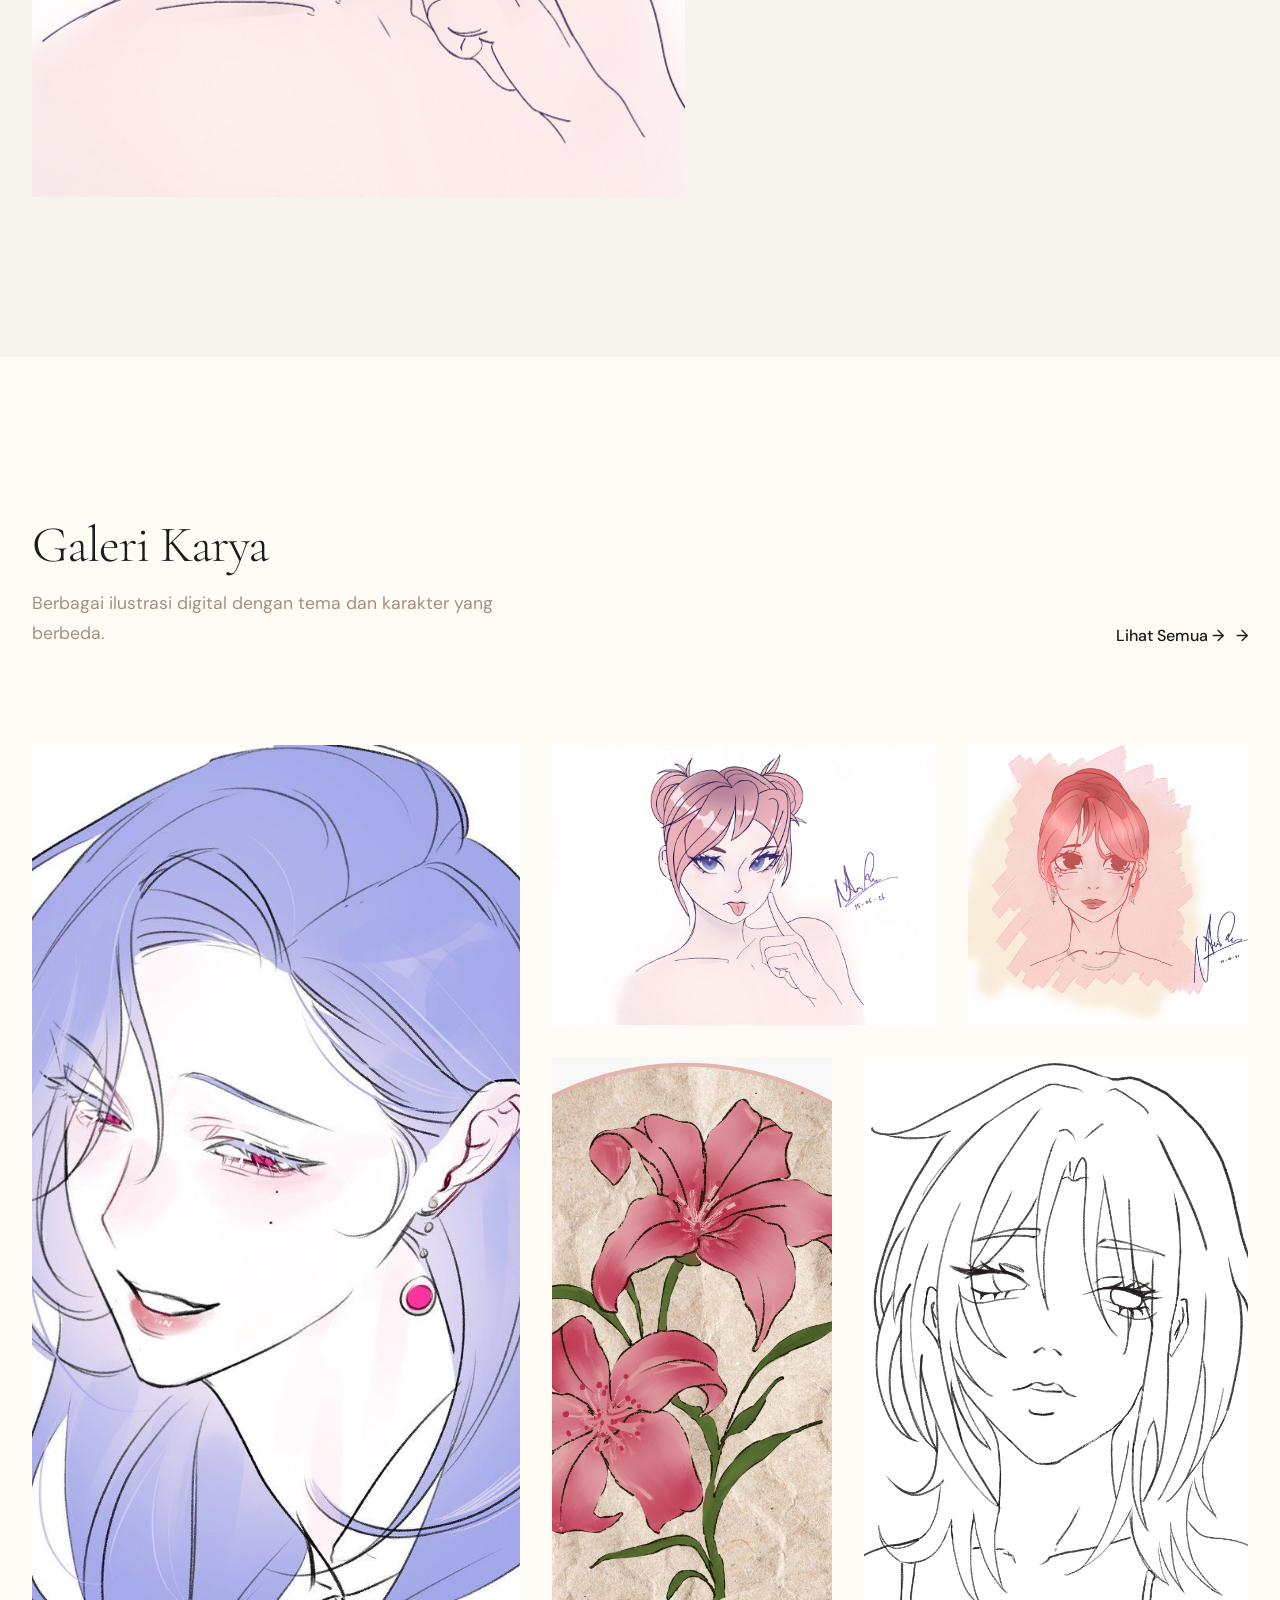
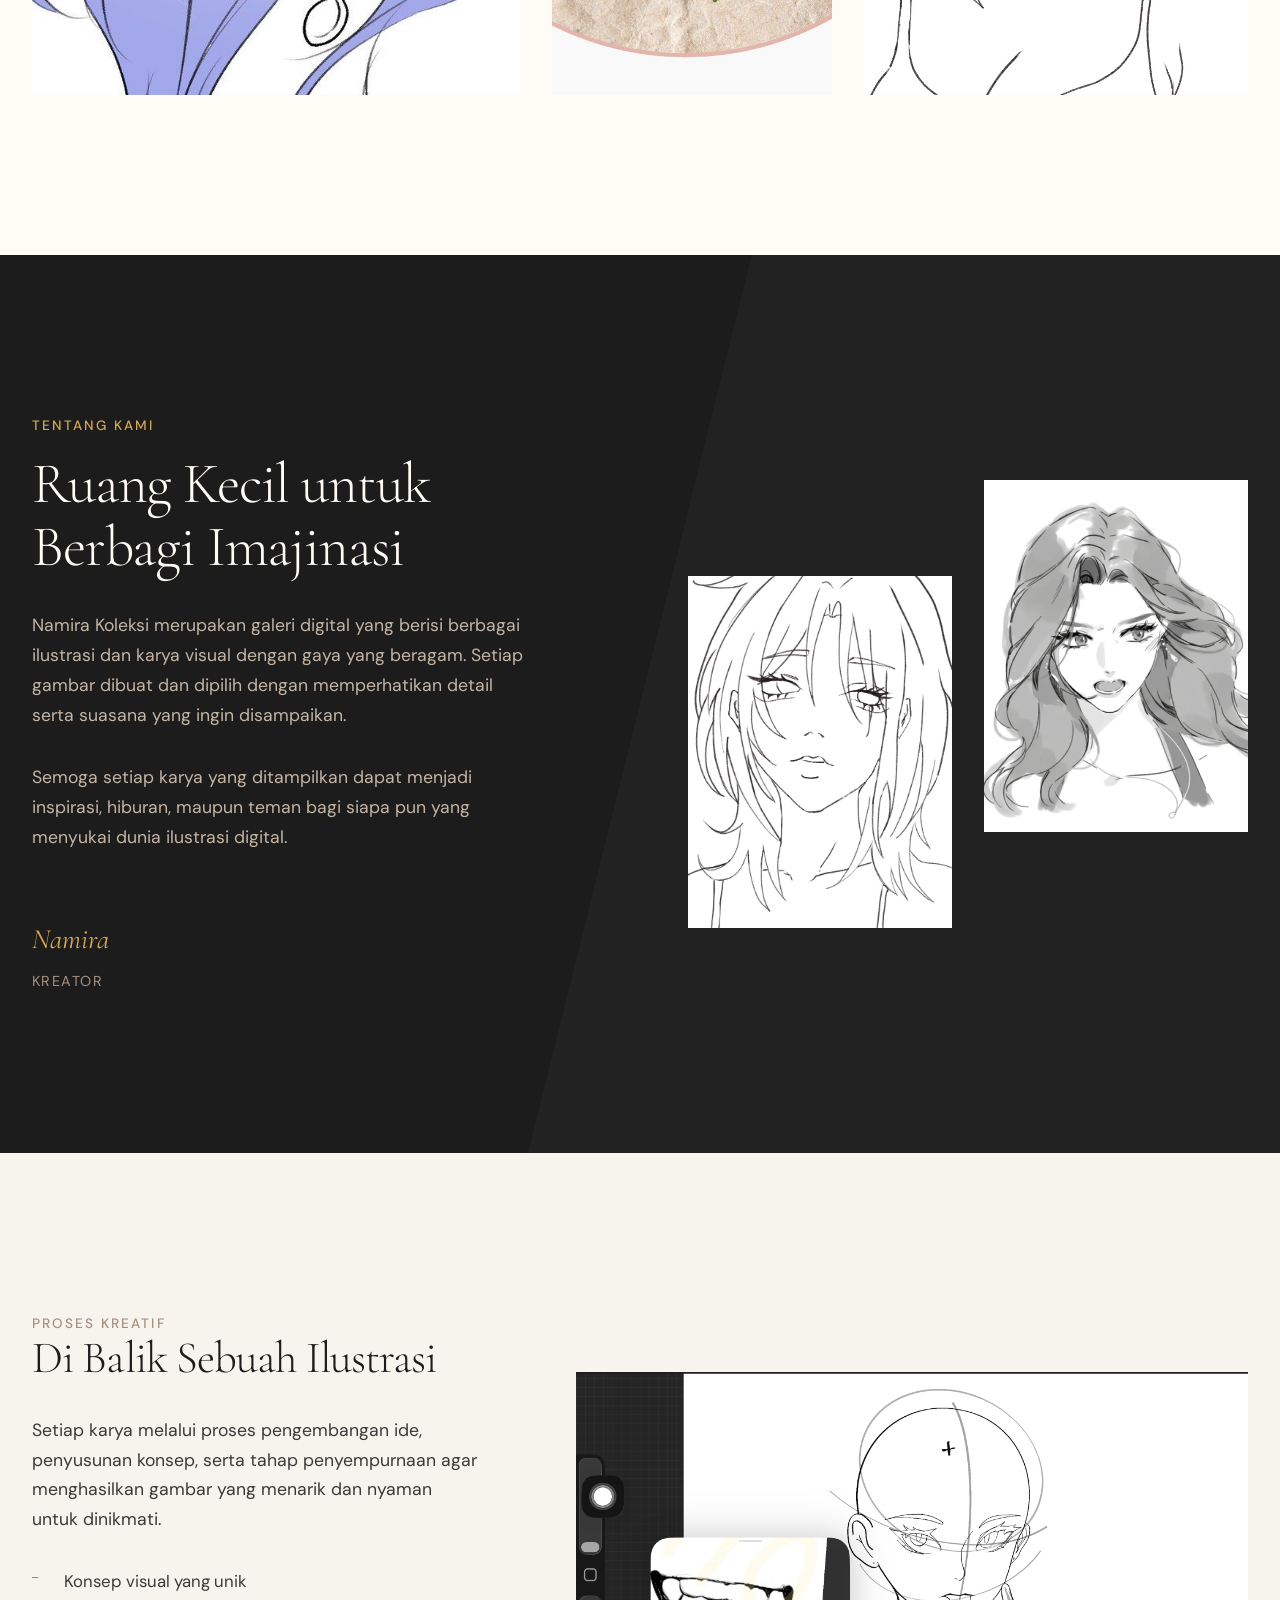
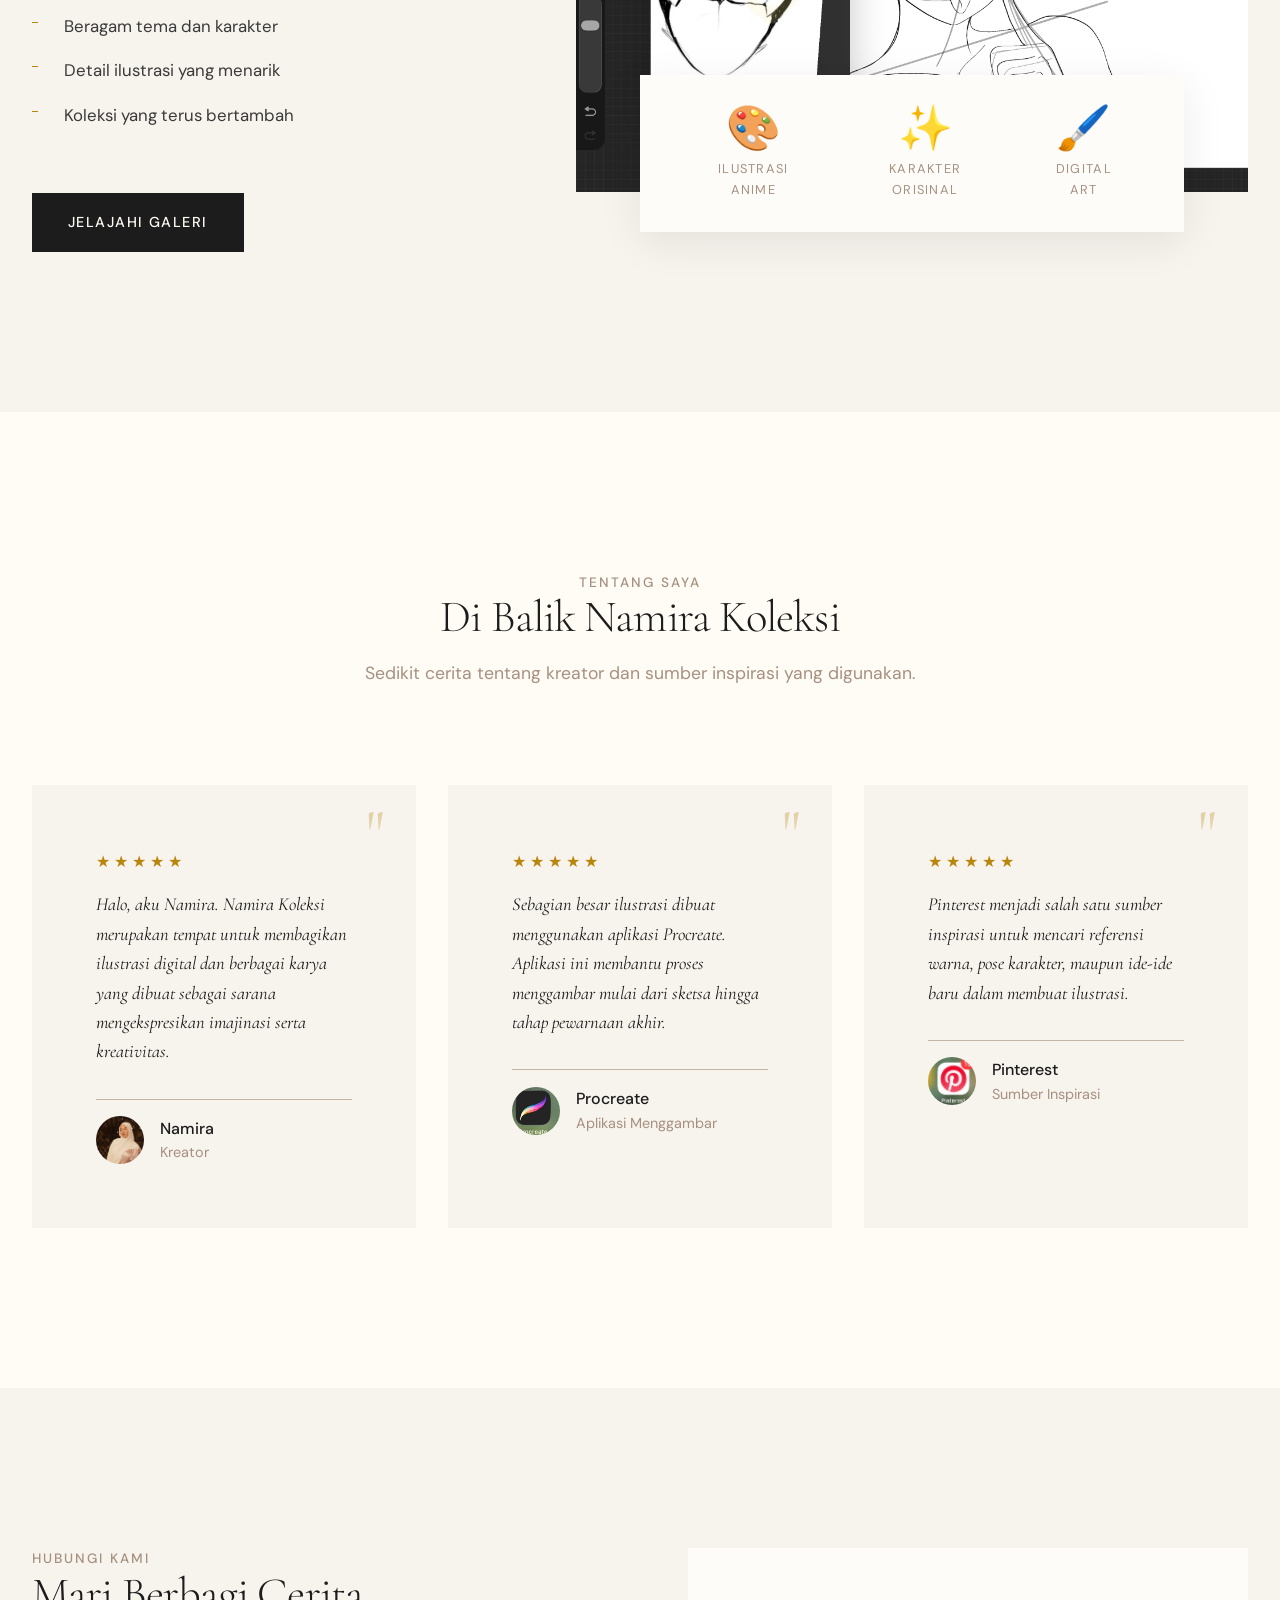
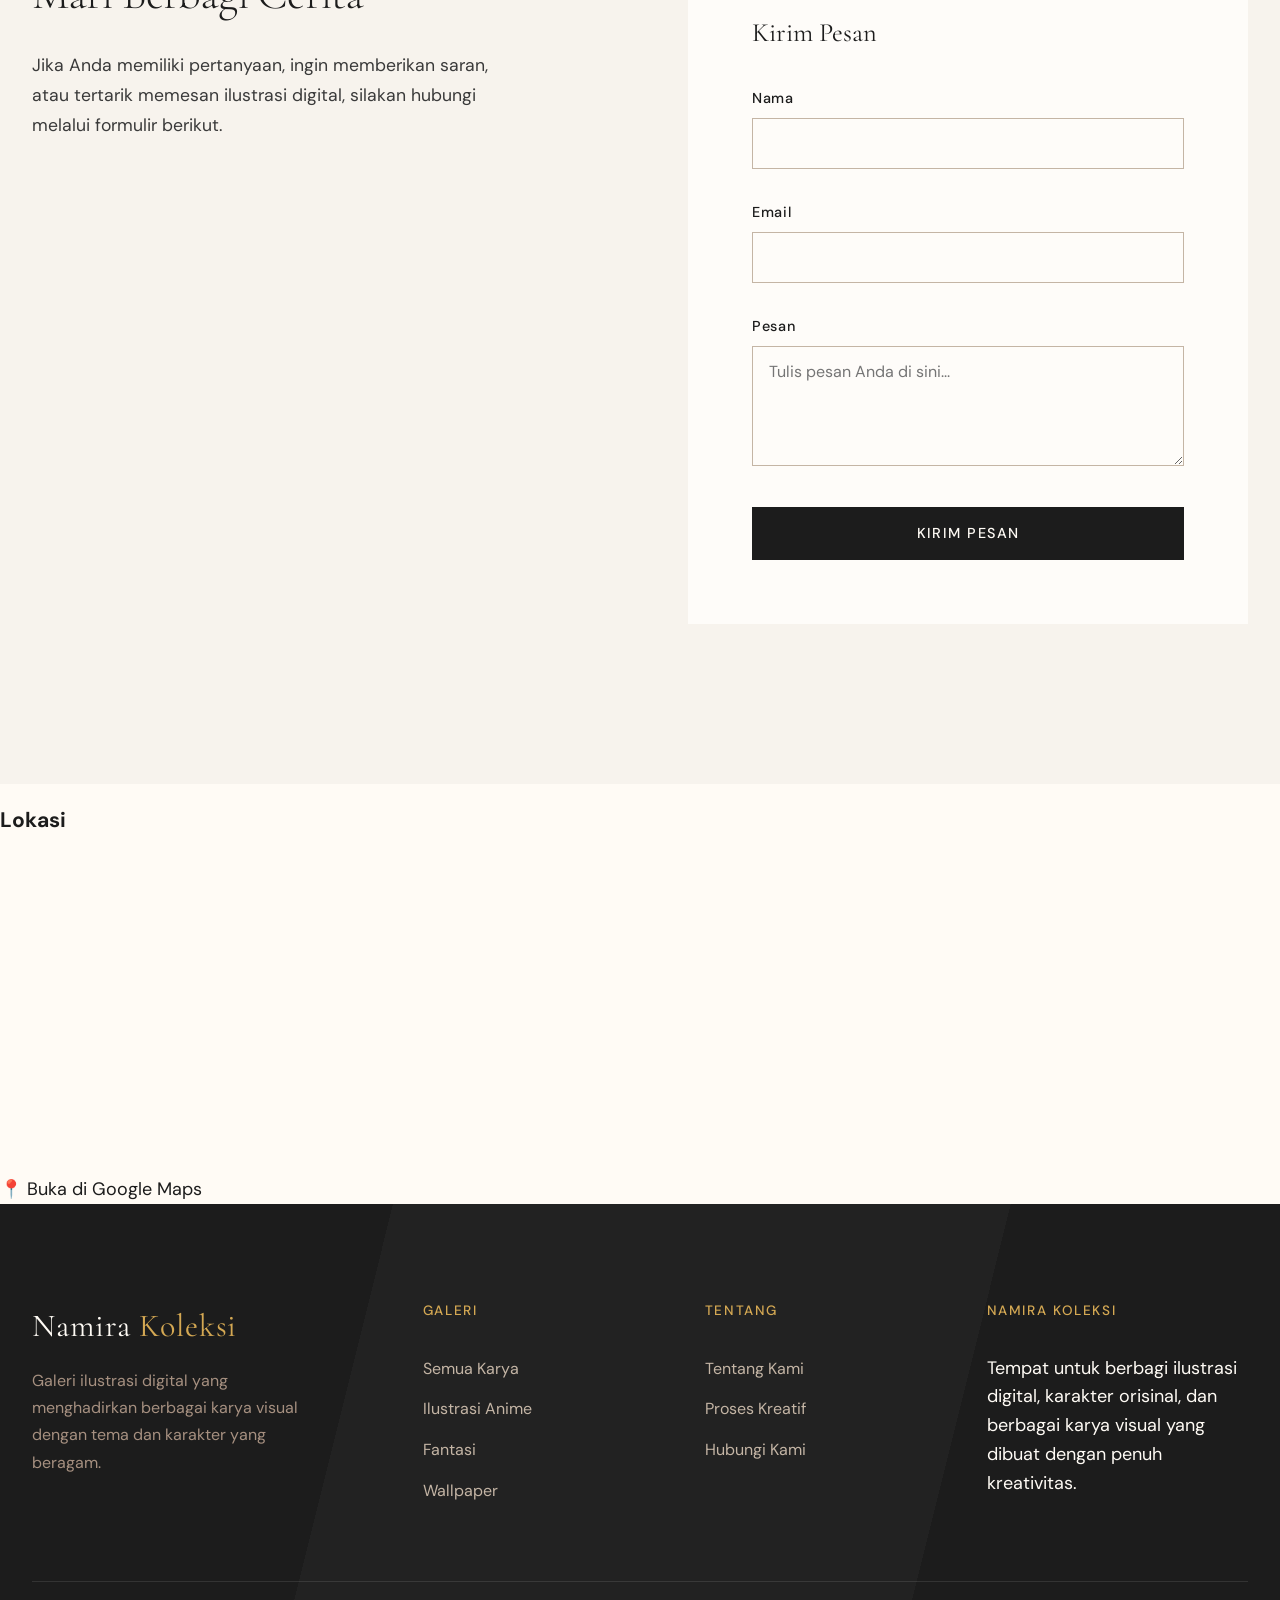
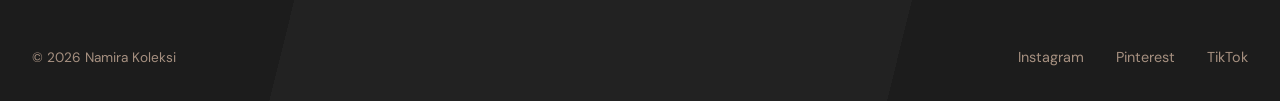
==== commit 6914d6e2: "Update index.html" ====
--- a/index.html
+++ b/index.html
@@ -702,16 +702,21 @@
     <div class="card" style="margin-top:20px;">
   <h3>Lokasi</h3>
 
-  <iframe 
-    width="100%" 
-    height="300" 
+  <iframe
+    width="100%"
+    height="300"
     style="border:0; border-radius:10px;"
     loading="lazy"
     allowfullscreen
-    referrerpolicy="no-referrer-when-downgrade"
-    src="https://www.google.com/maps?q=hzmnvsEW7fVJvANq9&output=embed">
+    src="https://www.google.com/maps?q=0x2e7a574ddd82df0d:0xf055e4ad4427a058&output=embed">
   </iframe>
 
+  <br><br>
+
+  <a href="https://maps.google.com/?q=0x2e7a574ddd82df0d:0xf055e4ad4427a058"
+     target="_blank">
+     📍 Buka di Google Maps
+  </a>
 </div>
 
 
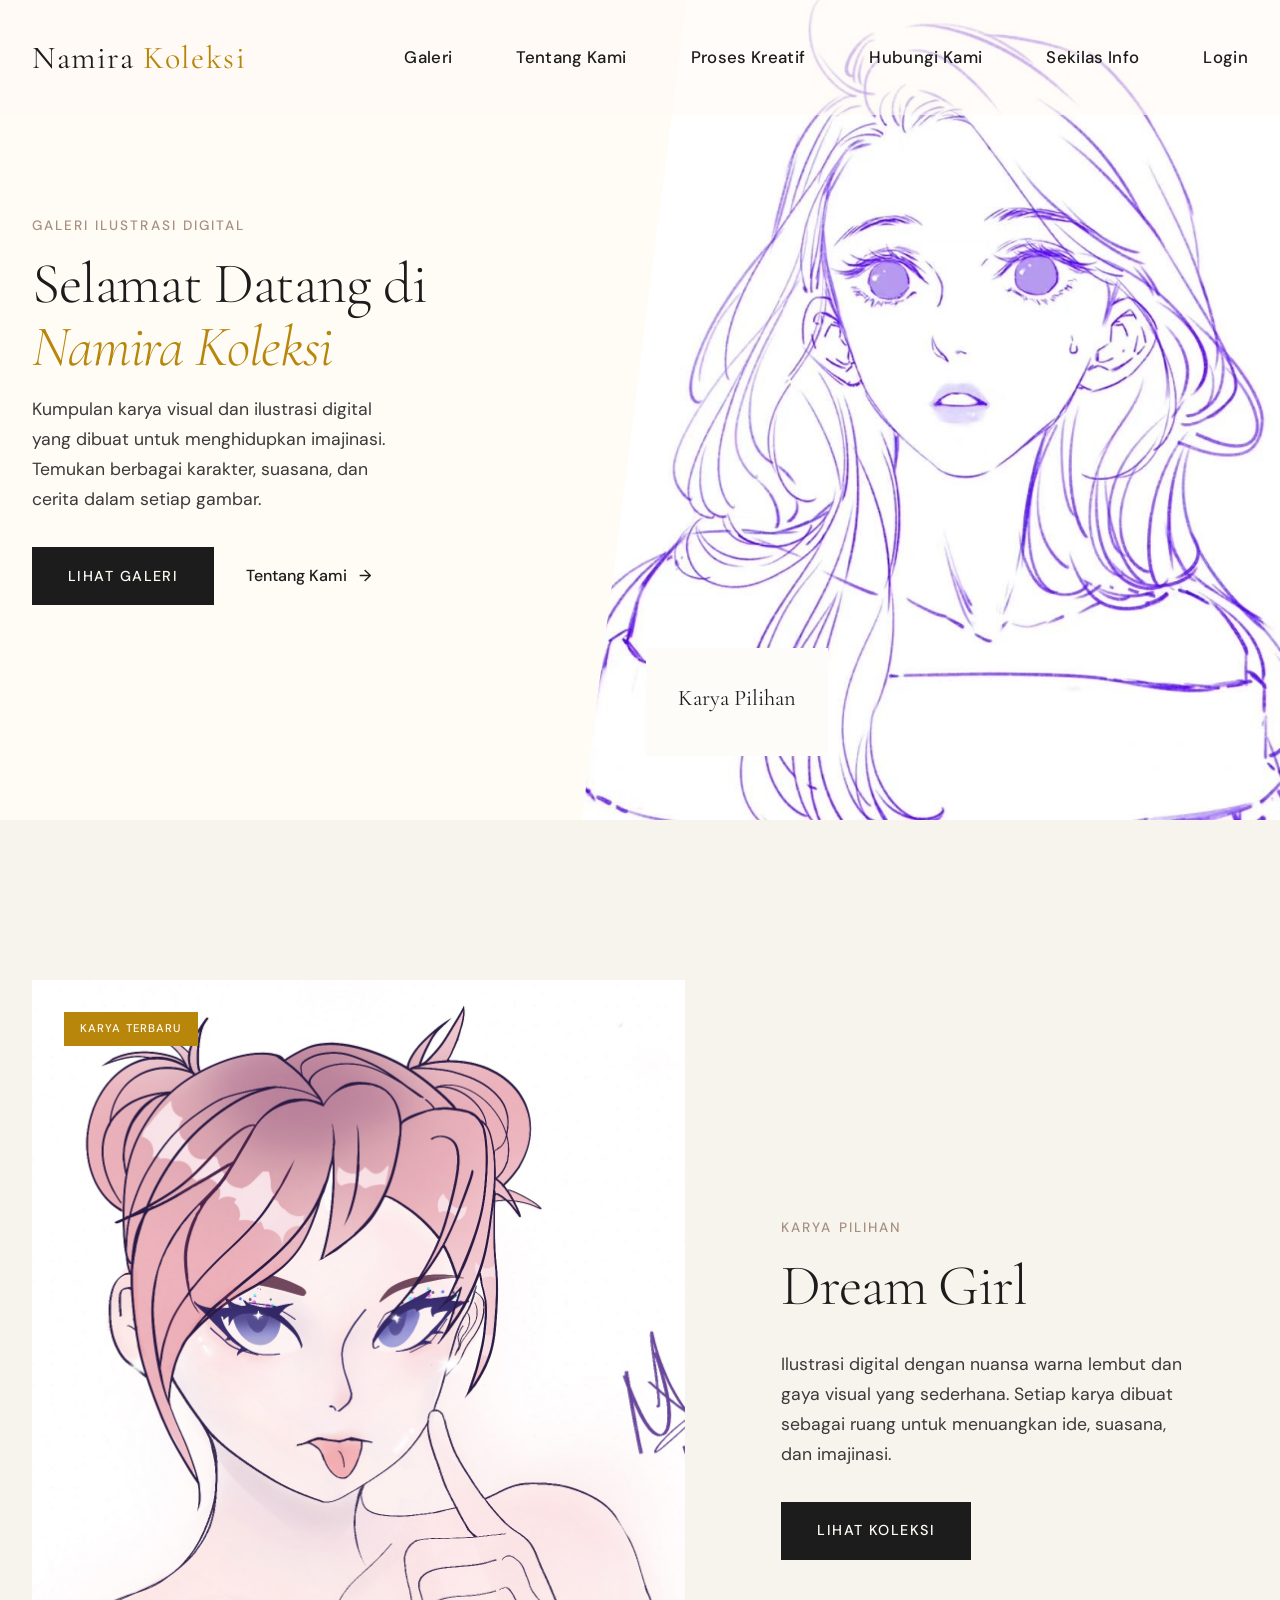
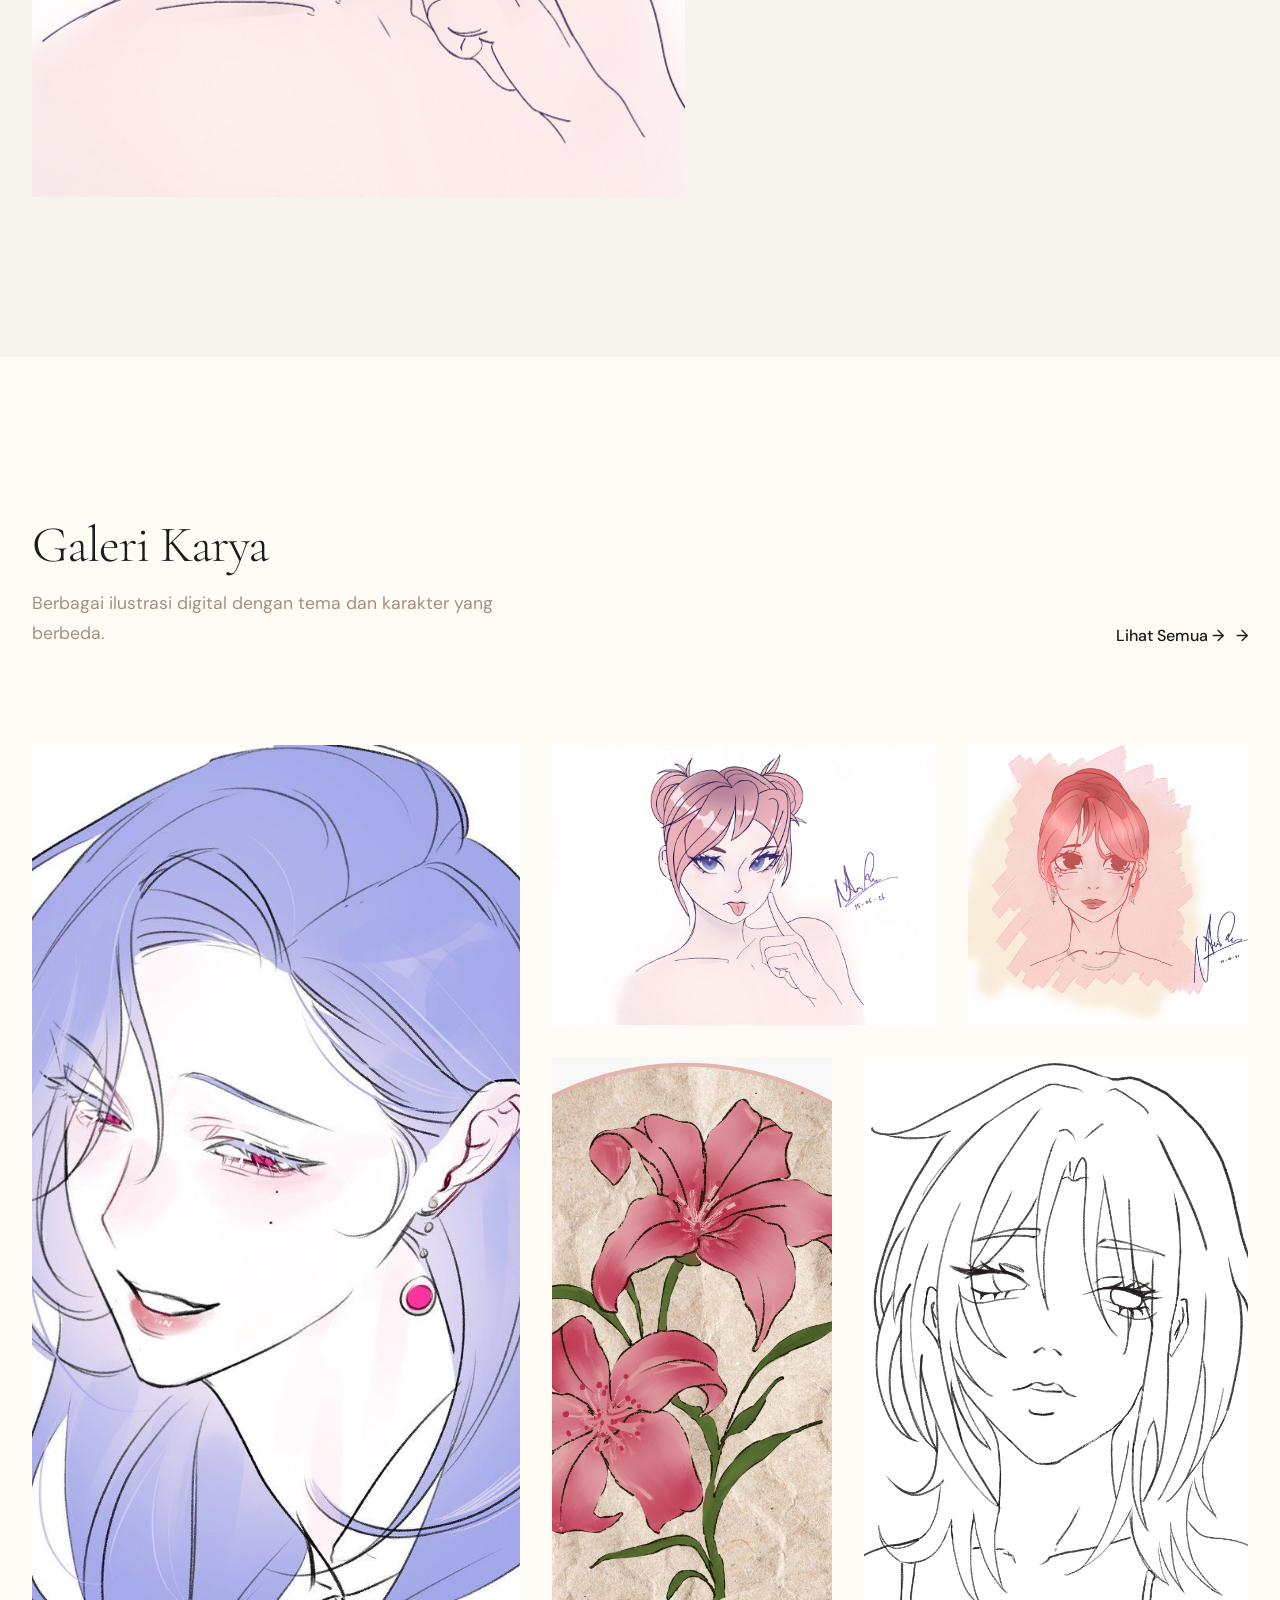
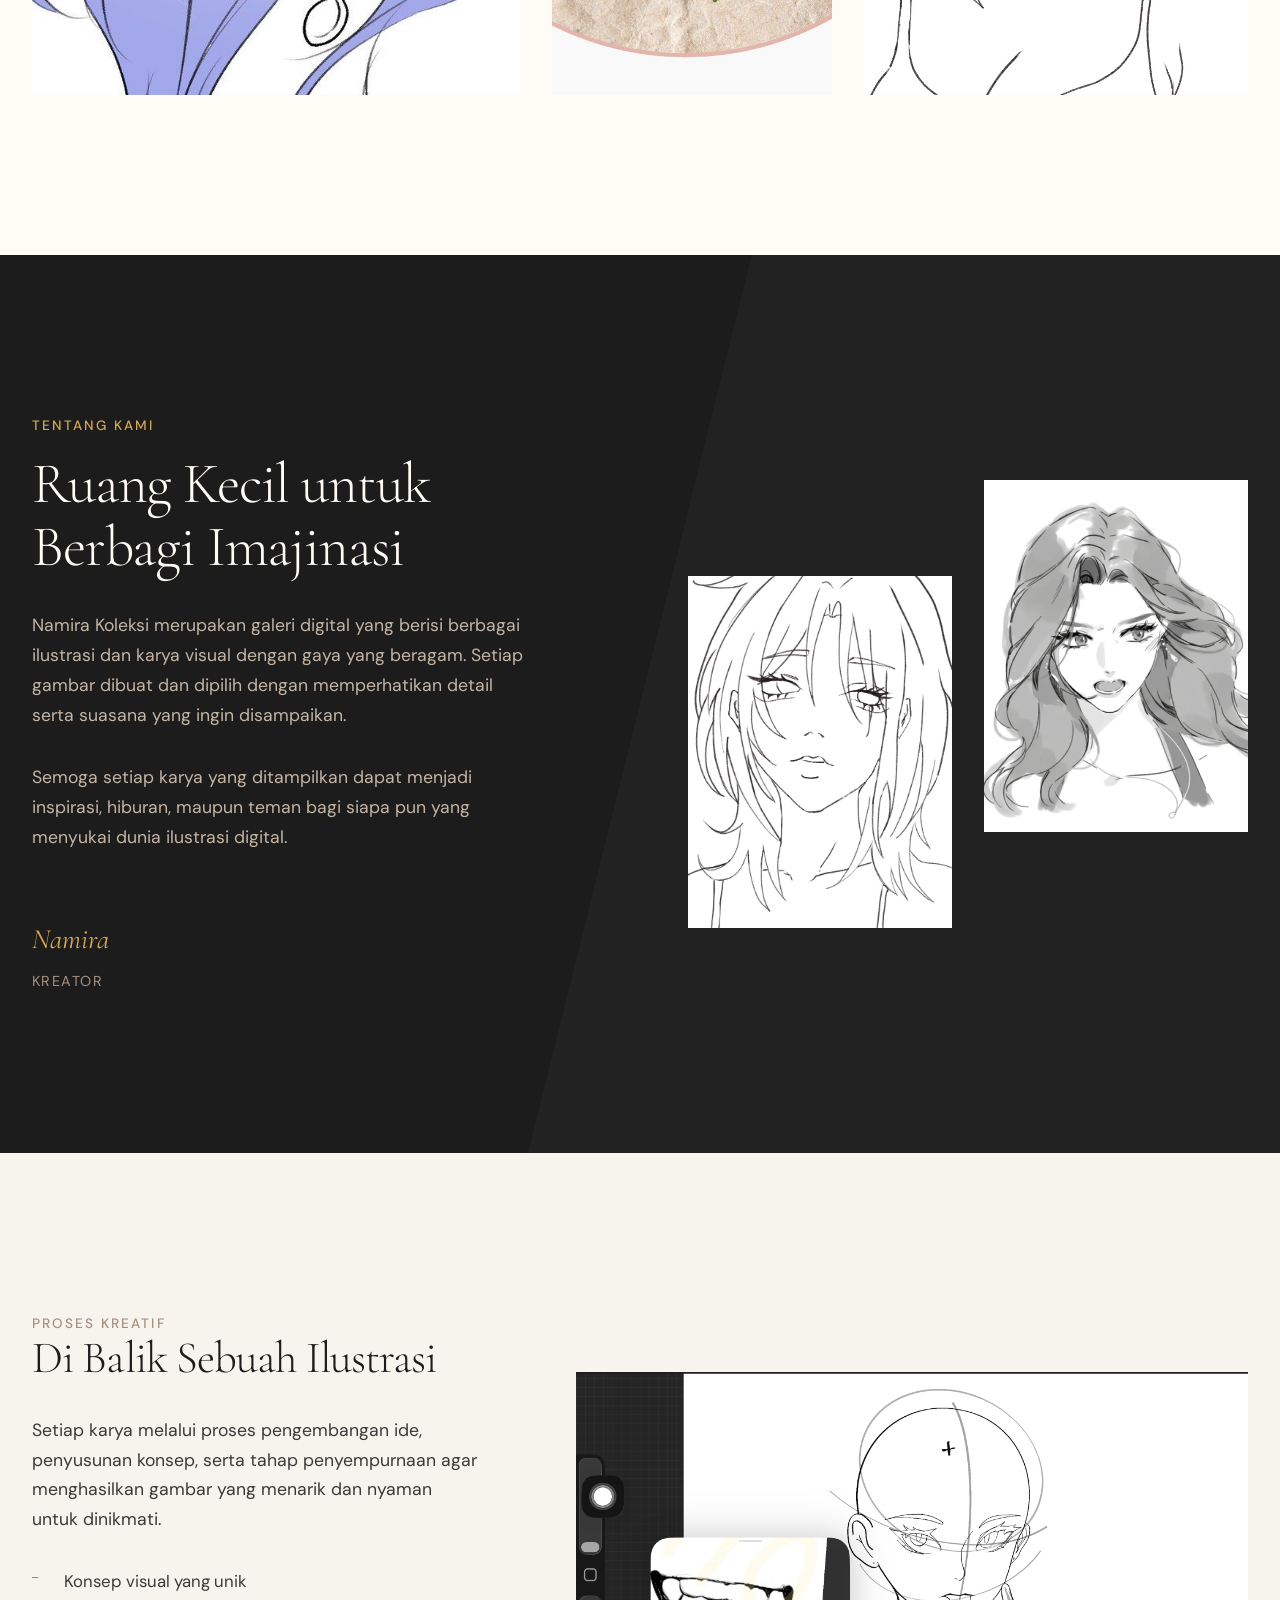
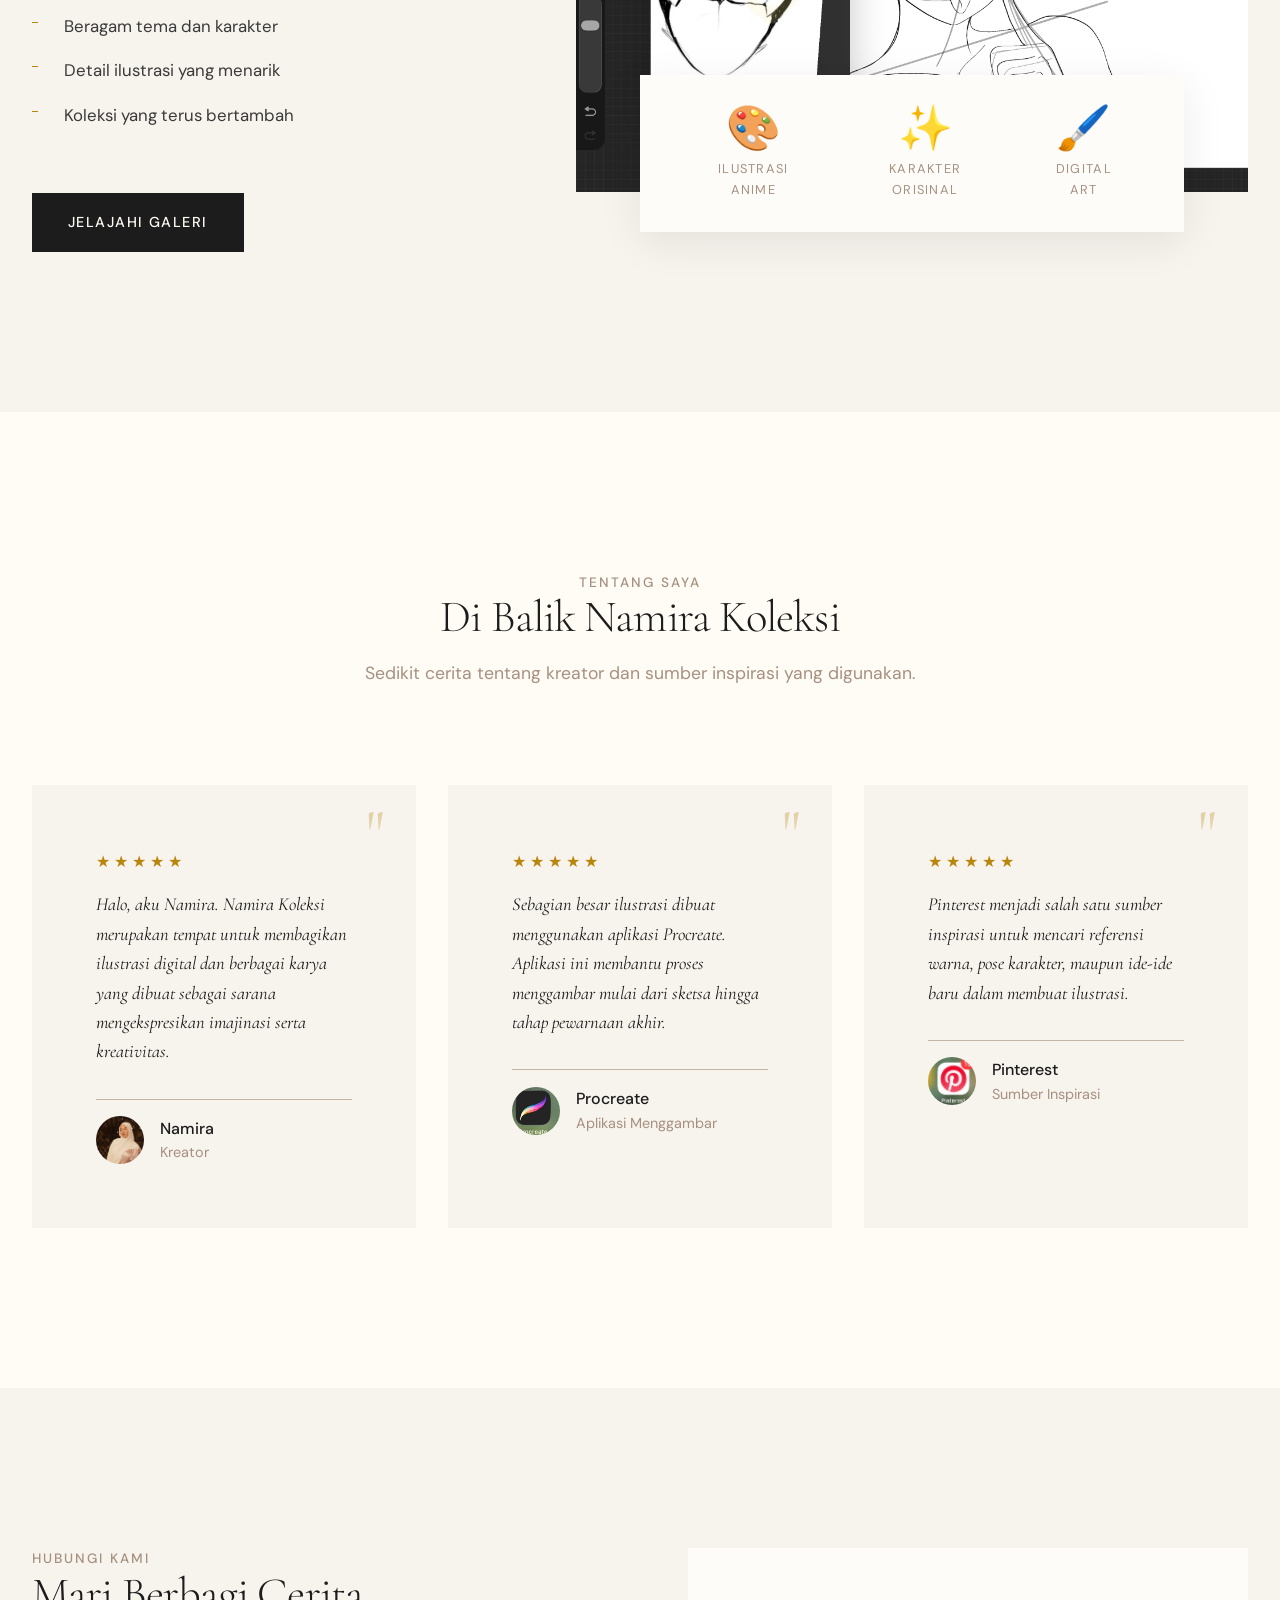
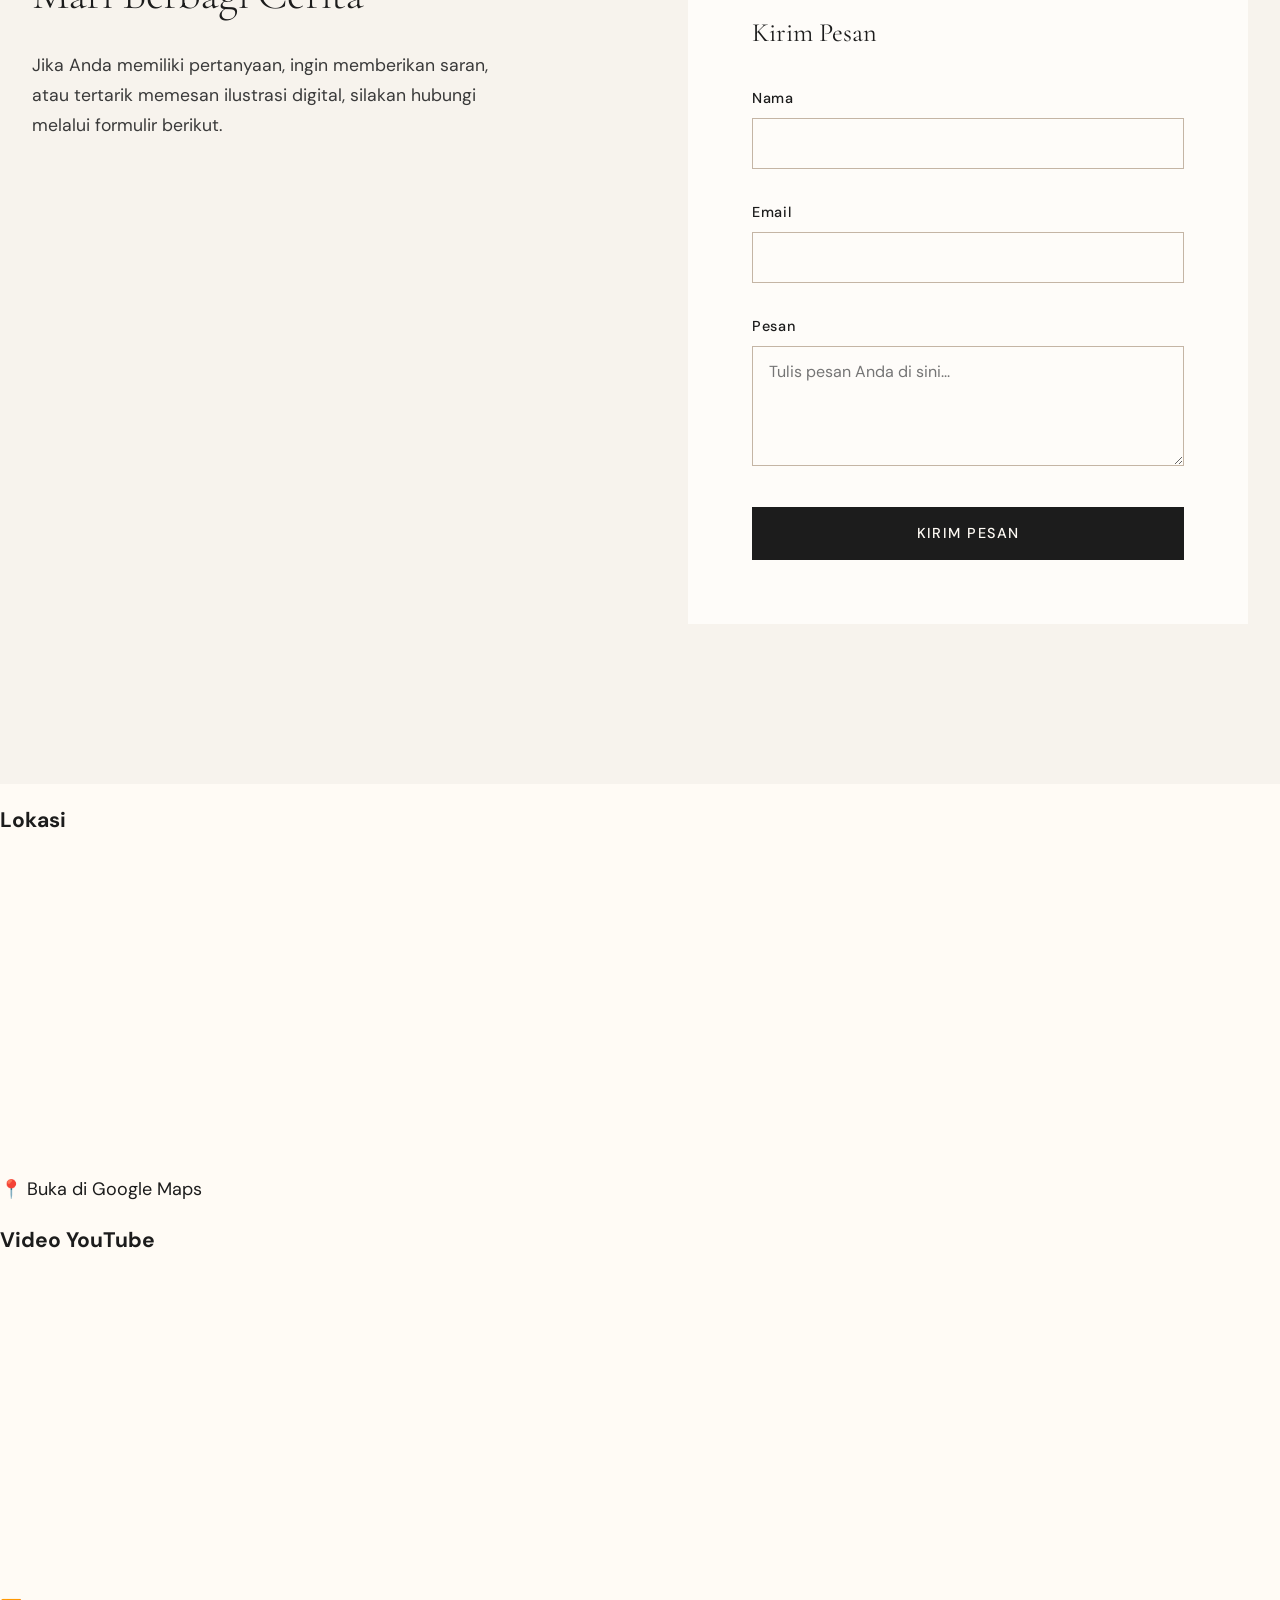
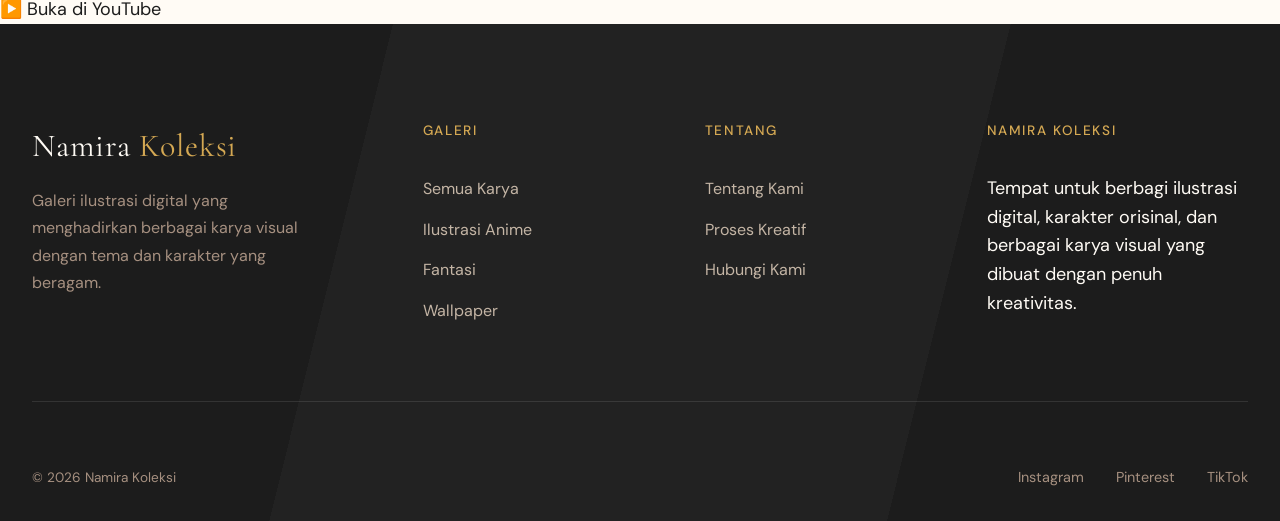
==== commit 627e3f39: "Update index.html" ====
--- a/index.html
+++ b/index.html
@@ -708,17 +708,37 @@
     style="border:0; border-radius:10px;"
     loading="lazy"
     allowfullscreen
-    src="https://www.google.com/maps?q=0x2e7a574ddd82df0d:0xf055e4ad4427a058&output=embed">
+    src="https://www.google.com/maps?q=Jl%20Balirejo%20UH%20II,%20Umbulharjo,%20Yogyakarta&output=embed">
   </iframe>
 
   <br><br>
 
-  <a href="https://maps.google.com/?q=0x2e7a574ddd82df0d:0xf055e4ad4427a058"
+  <a href="https://www.google.com/maps/search/?api=1&query=Jl+Balirejo+UH+II+Umbulharjo+Yogyakarta"
      target="_blank">
      📍 Buka di Google Maps
   </a>
 </div>
 
+<!-- Youtube -->
+    <div class="card" style="margin-top:20px;">
+  <h3>Video YouTube</h3>
+
+  <iframe
+    id="ytvideo"
+    width="100%"
+    height="300"
+    style="border:0; border-radius:10px;"
+    src="https://www.youtube.com/embed/pzF0MBu1P6A?enablejsapi=1&mute=1&controls=1&rel=0"
+    allow="autoplay; encrypted-media"
+    allowfullscreen>
+  </iframe>
+
+  <br><br>
+
+  <a href="https://youtu.be/pzF0MBu1P6A" target="_blank">
+    ▶️ Buka di YouTube
+  </a>
+</div>
 
 <!-- Footer -->
 <footer class="site-footer">
@@ -823,7 +843,21 @@
 <script src="templatemo-maison-doree.js"></script>
 
 <script>
-
+let playerStarted = false;
+
+window.addEventListener("scroll", function () {
+  const video = document.getElementById("ytvideo");
+  const rect = video.getBoundingClientRect();
+
+  // kalau video masuk layar
+  if (rect.top < window.innerHeight && rect.bottom > 0) {
+    if (!playerStarted) {
+      video.src = video.src + "&autoplay=1";
+      playerStarted = true;
+    }
+  }
+});
+    
 let loginBtn = document.getElementById("loginBtn");
 
 if(localStorage.getItem("isLoggedIn") === "true"){
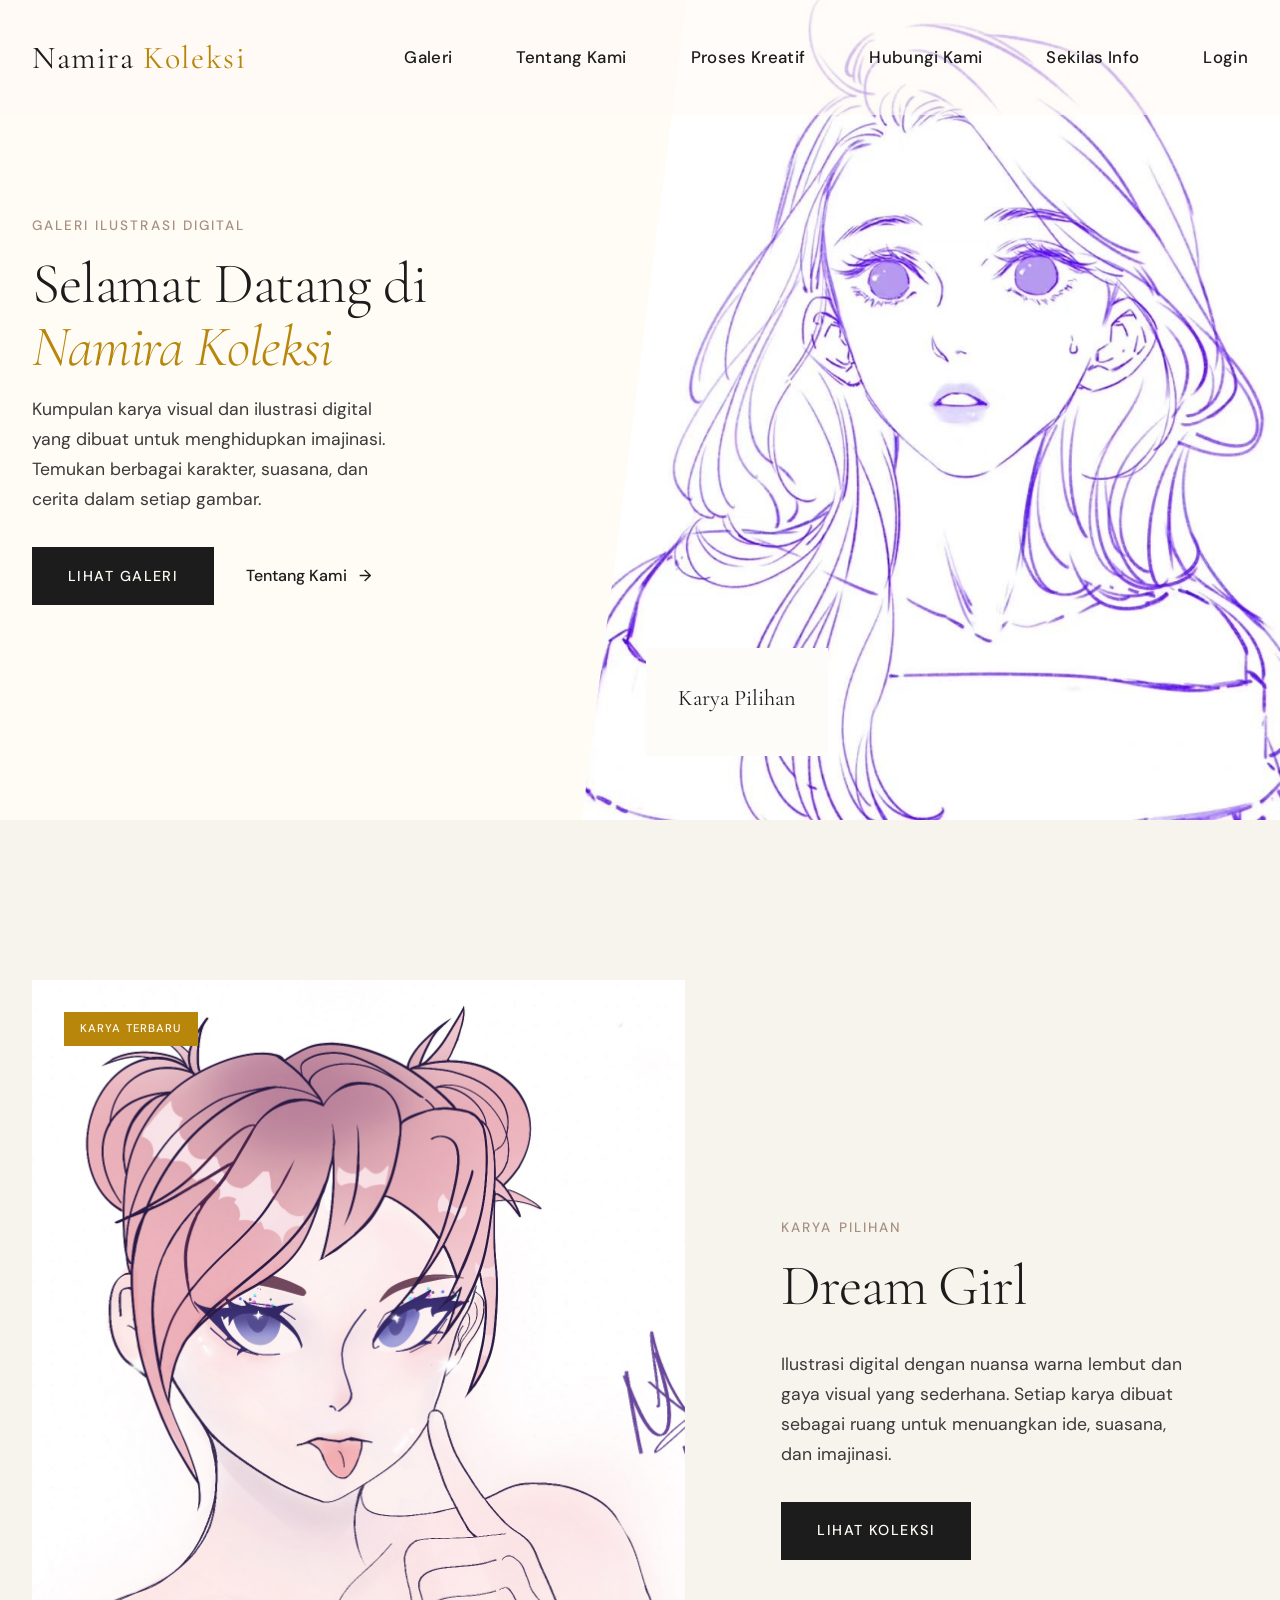
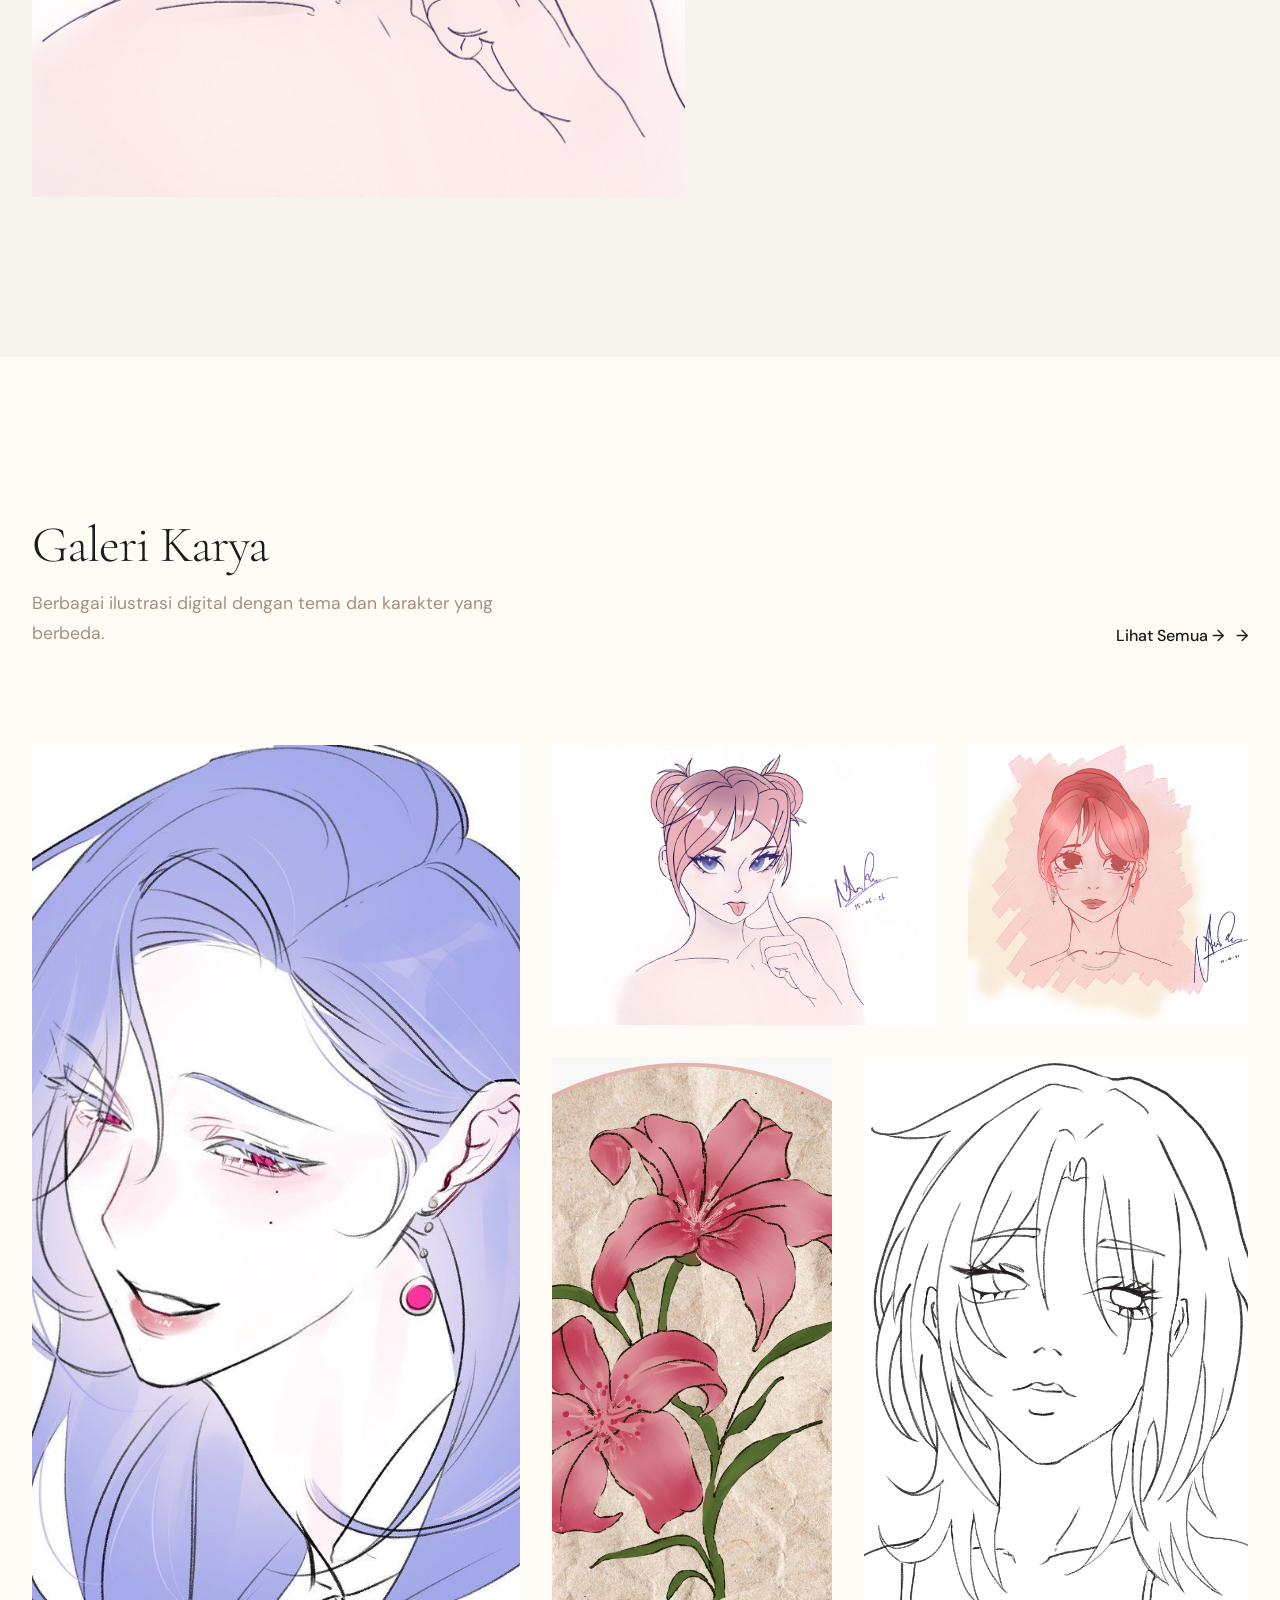
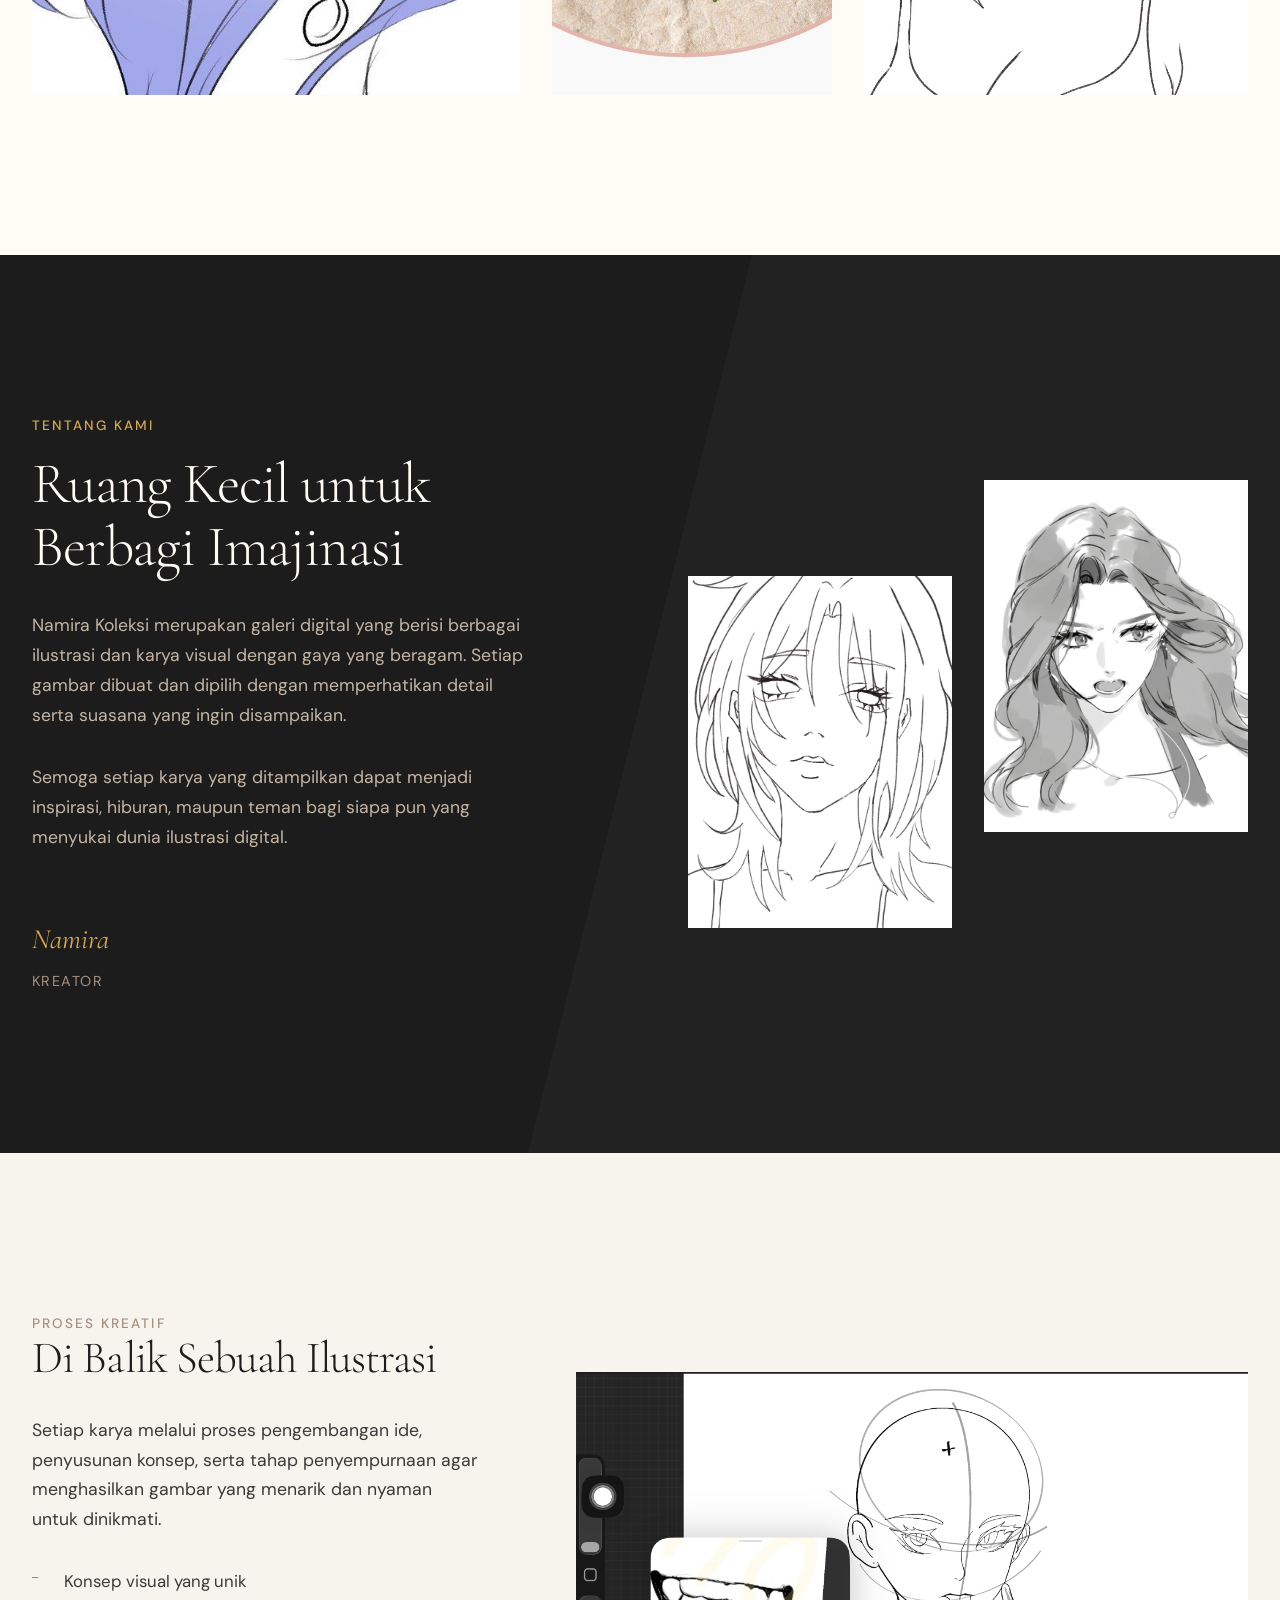
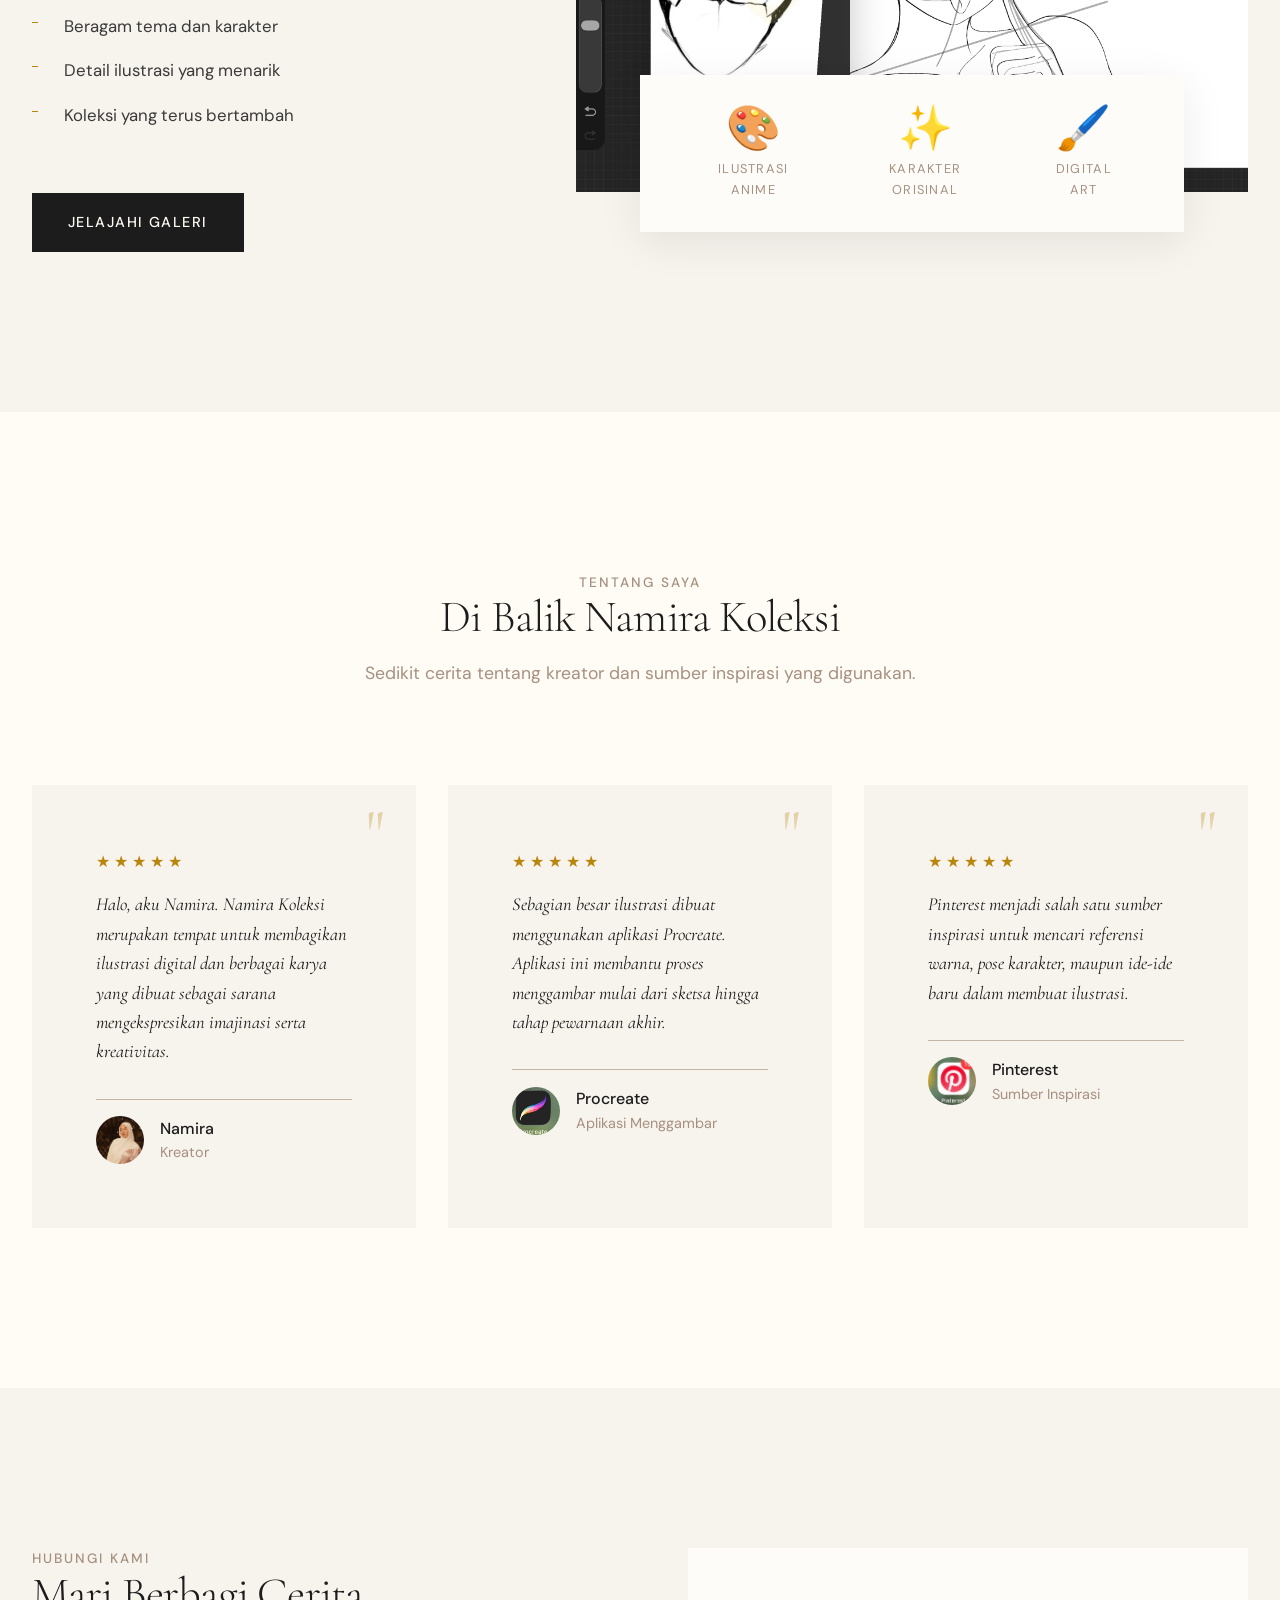
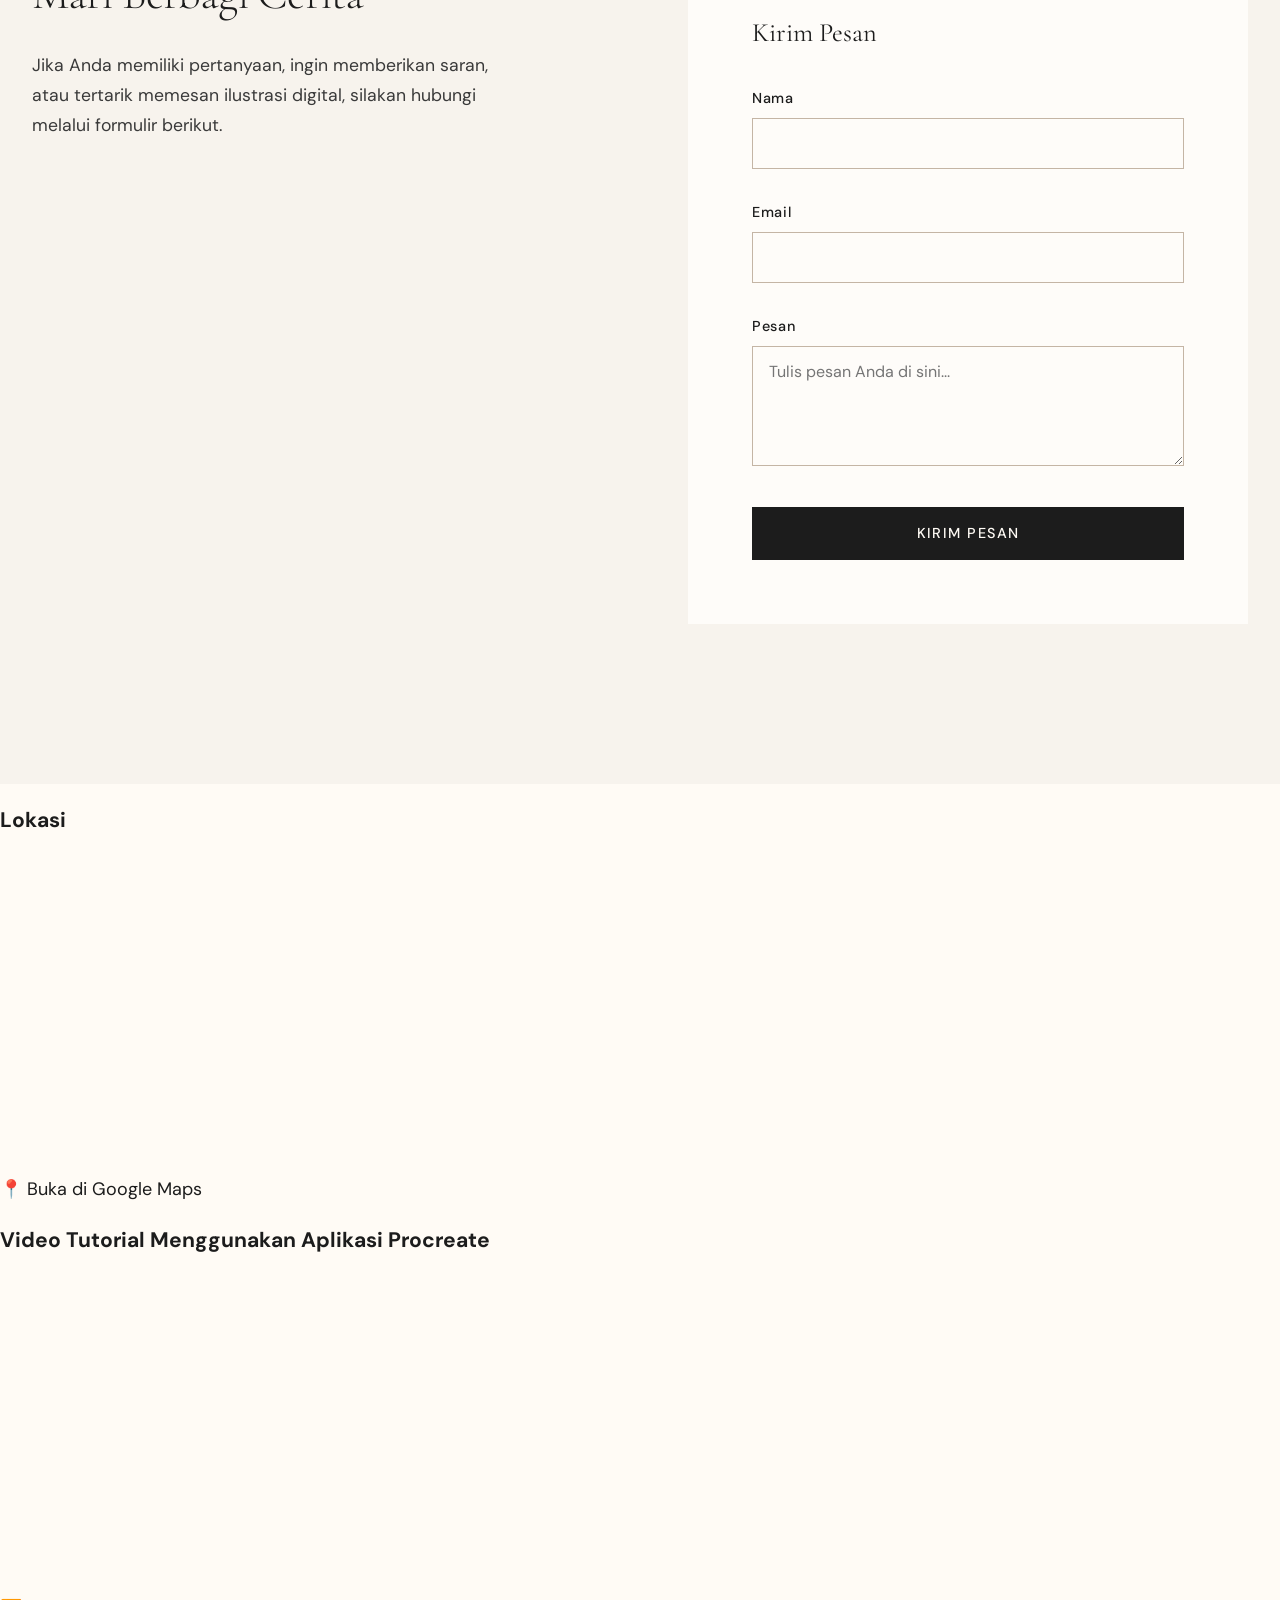
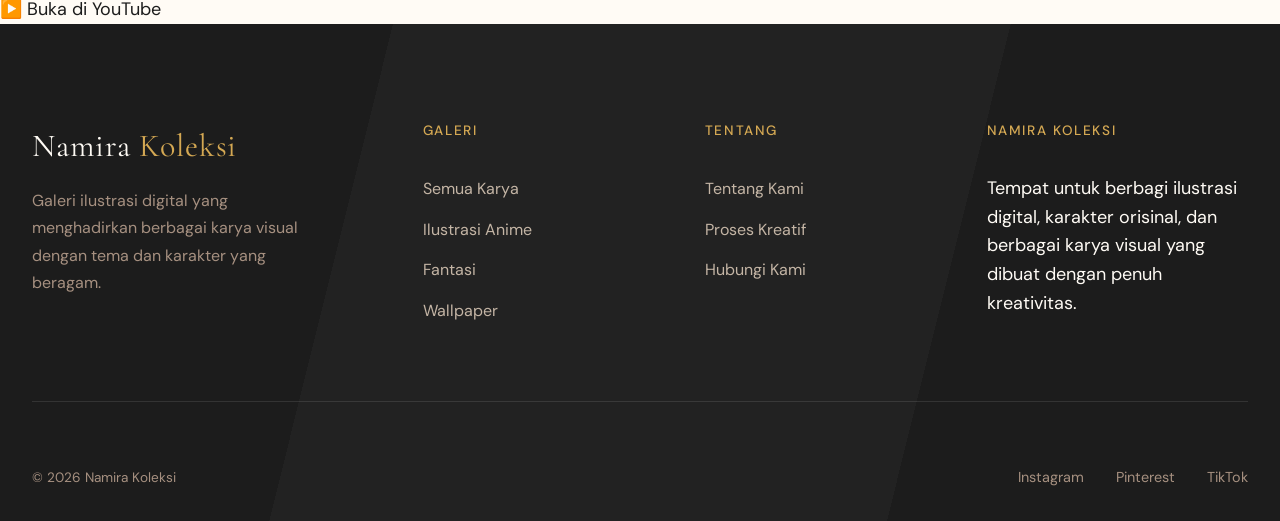
==== commit 18dccd56: "Update index.html" ====
--- a/index.html
+++ b/index.html
@@ -474,7 +474,7 @@
 
 </section>
     <!-- Testimonials -->
-<section class="testimonials"> 
+<section class="testimonials" id="testimonials">
 
     <div class="container">
 
@@ -721,7 +721,7 @@
 
 <!-- Youtube -->
     <div class="card" style="margin-top:20px;">
-  <h3>Video YouTube</h3>
+  <h3>Video Tutorial Menggunakan Aplikasi Procreate</h3>
 
   <iframe
     id="ytvideo"
